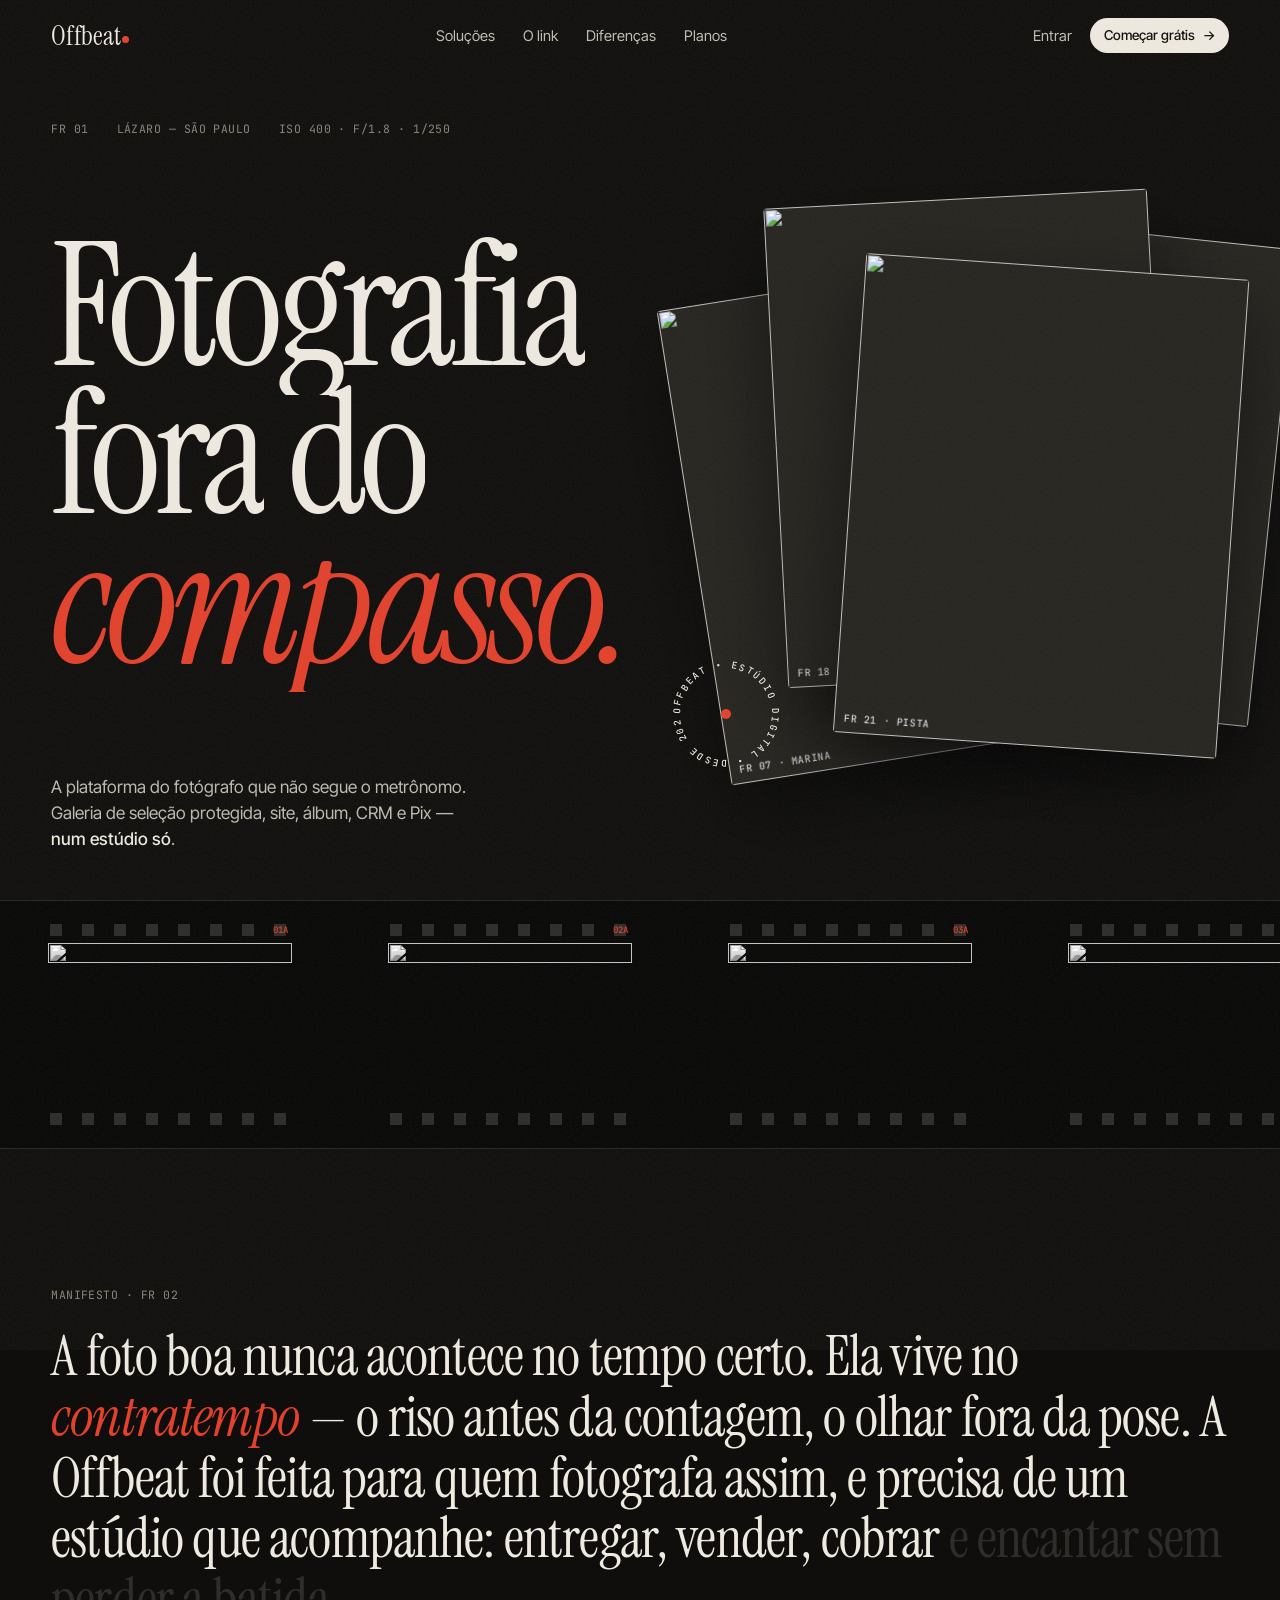
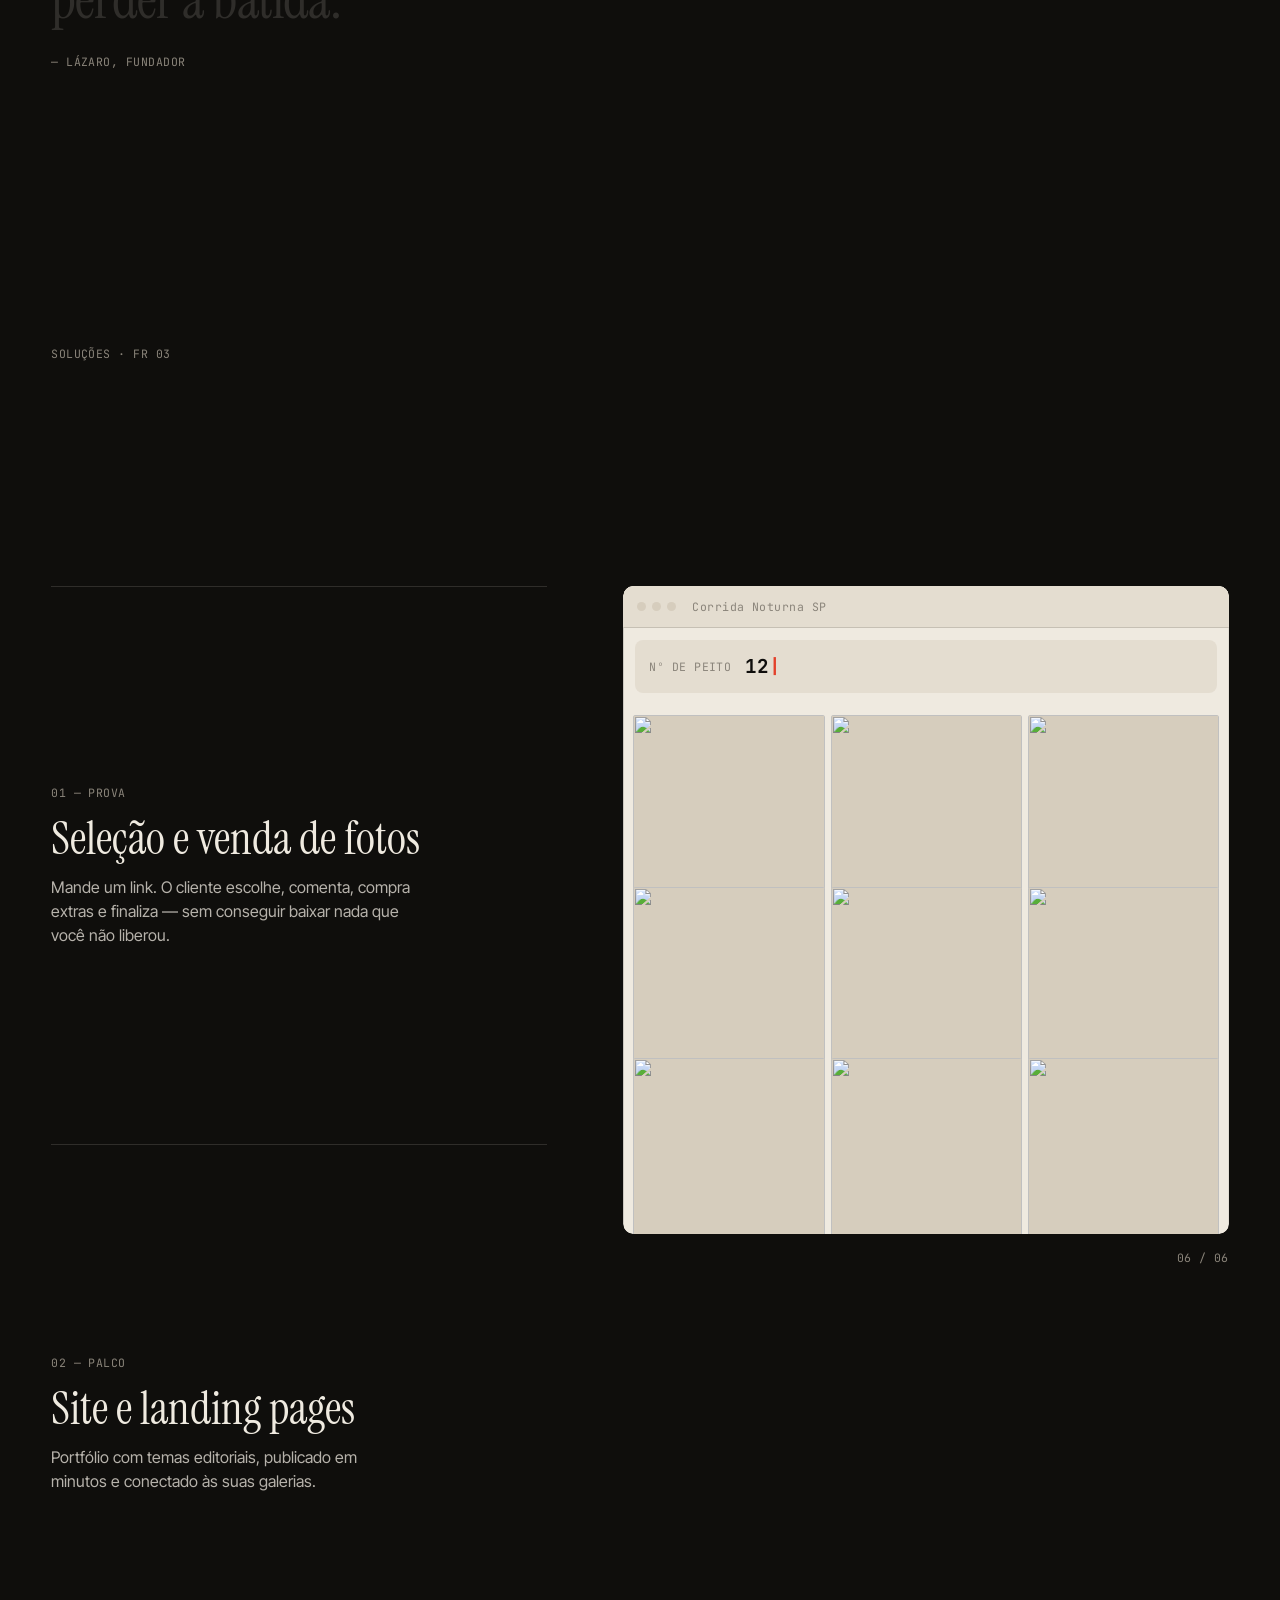
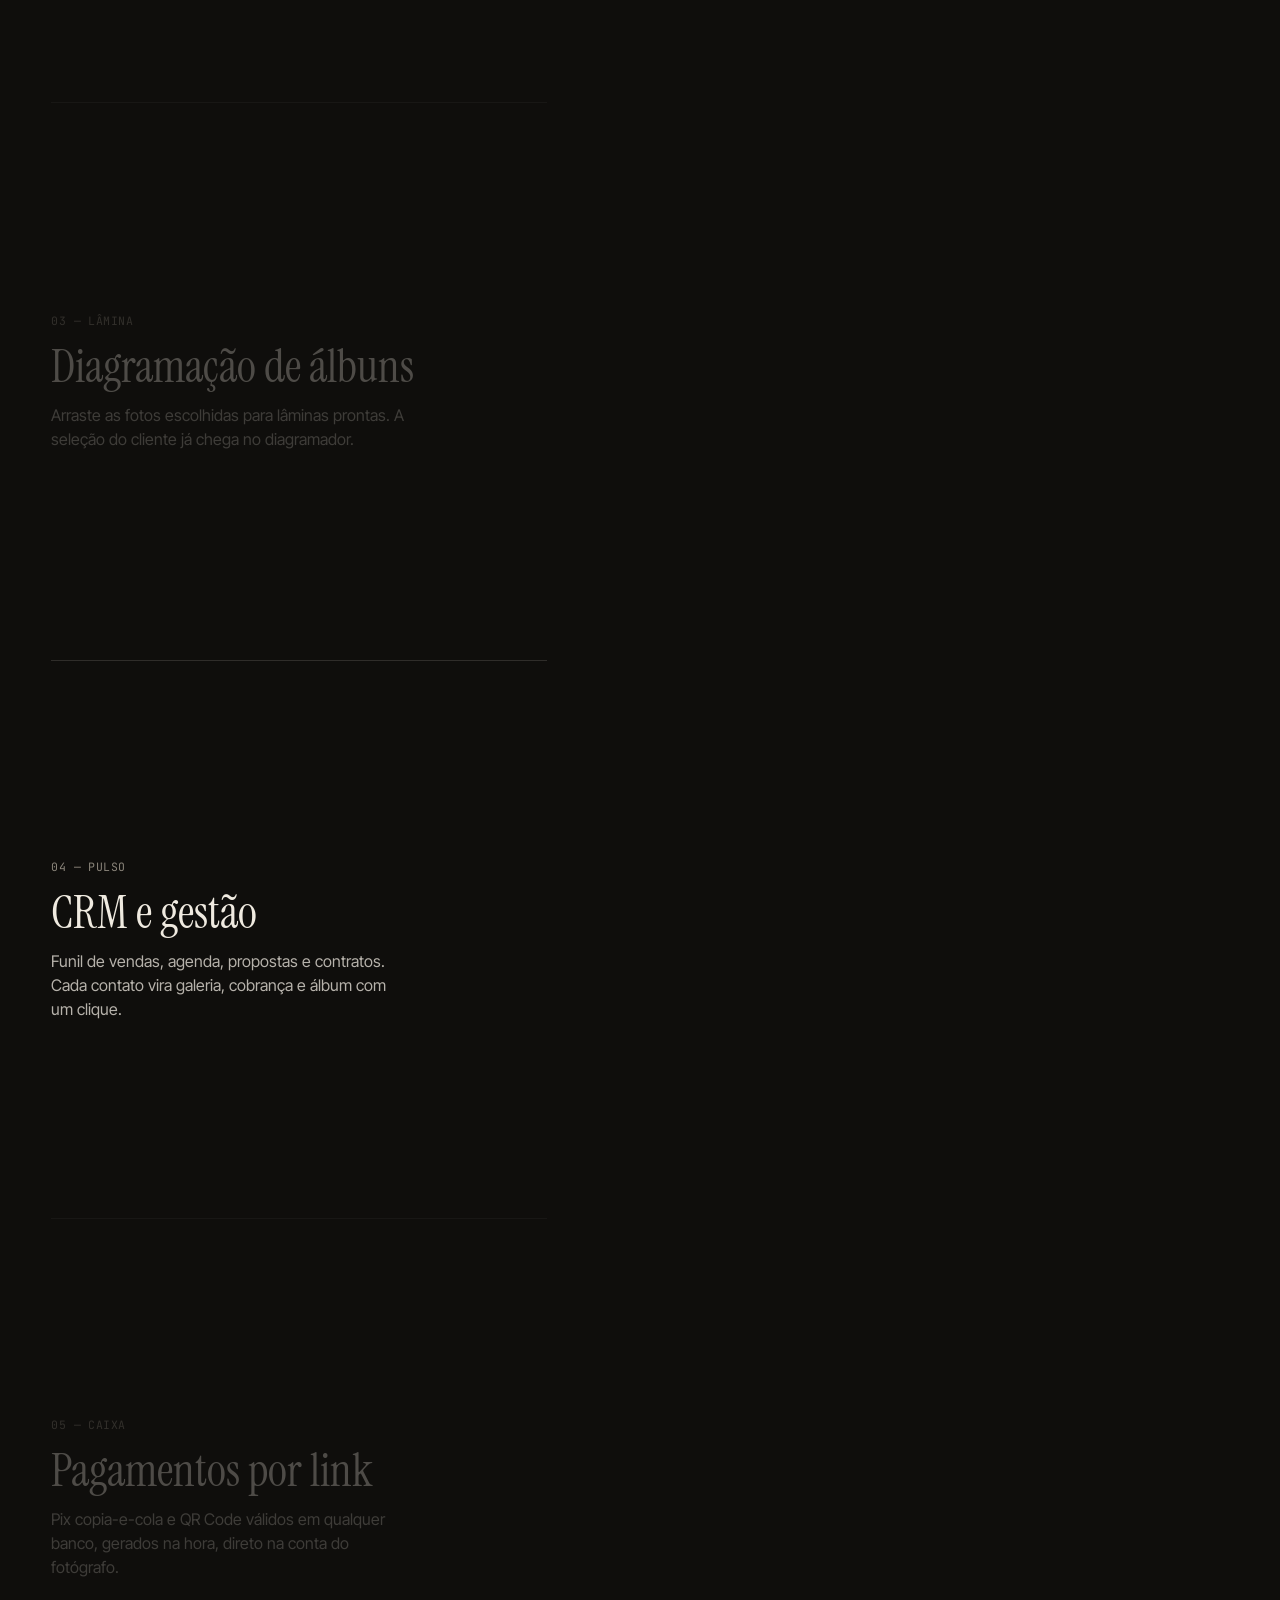
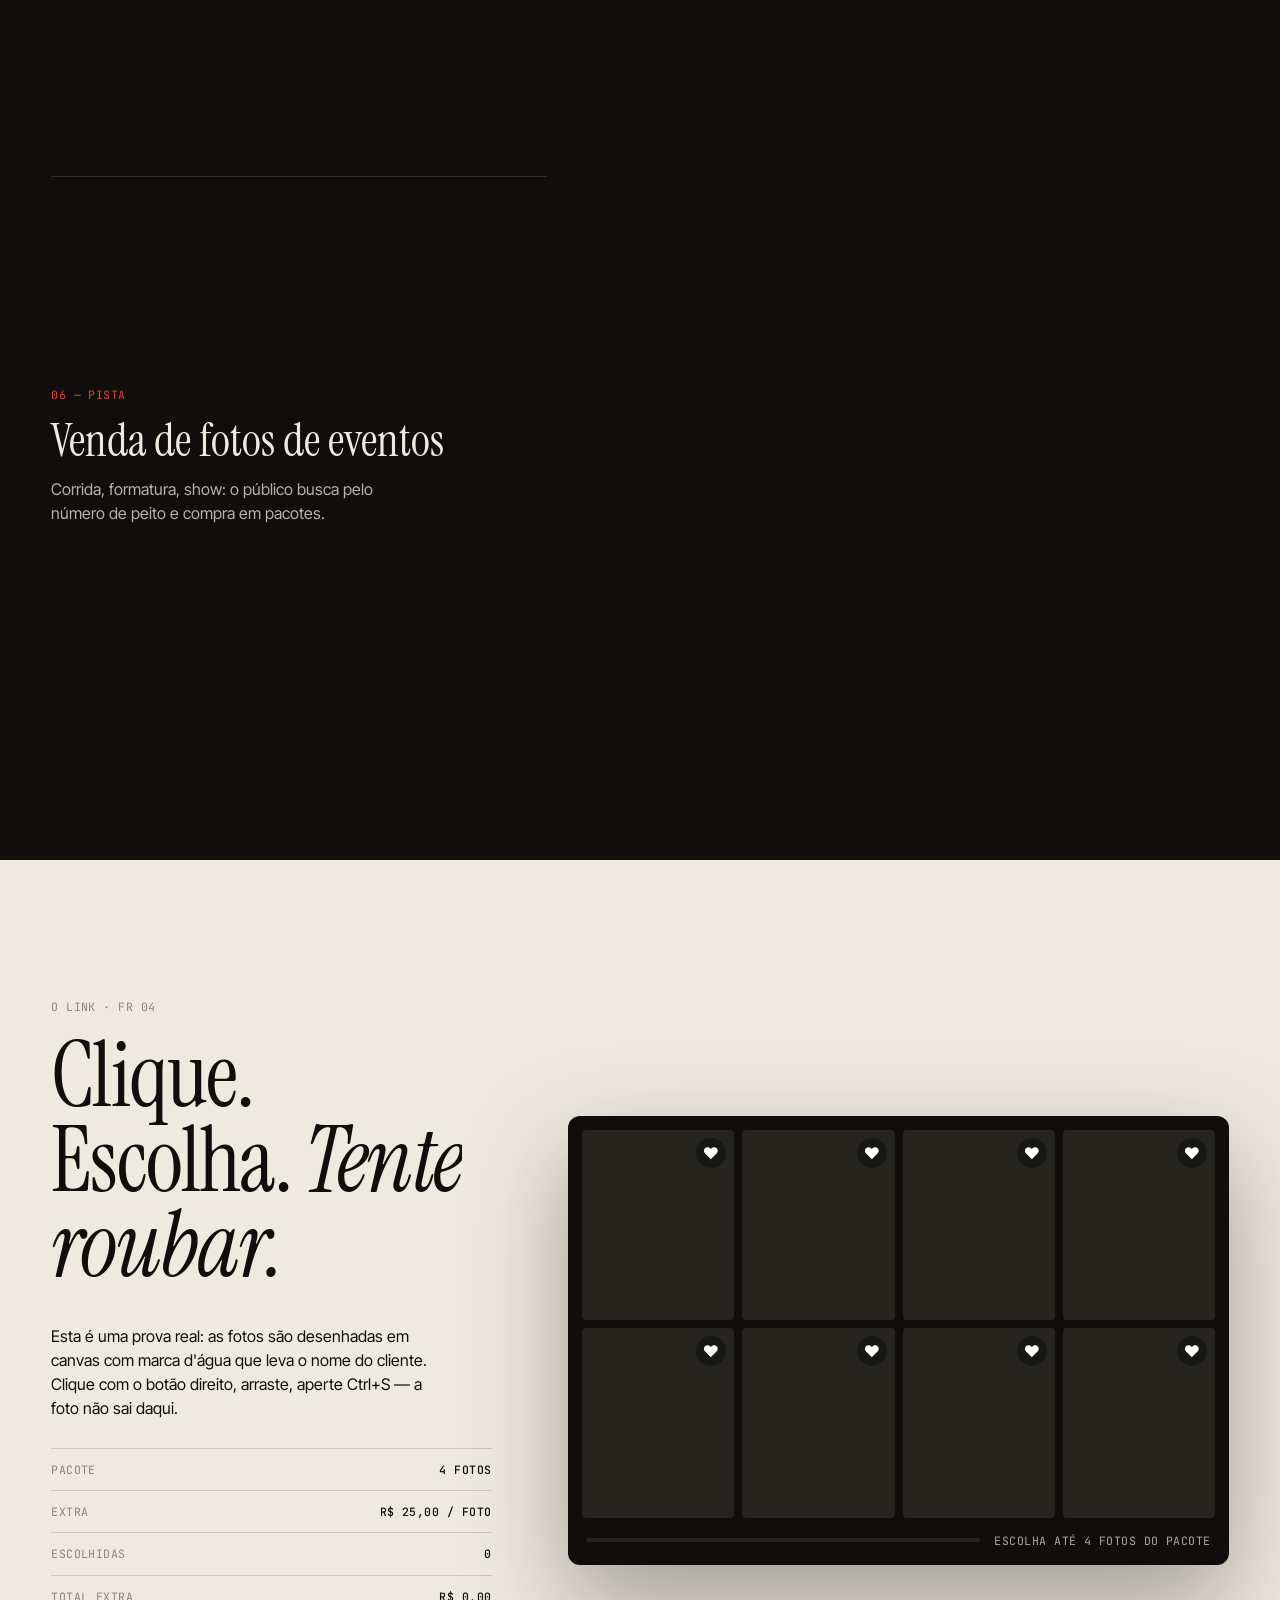
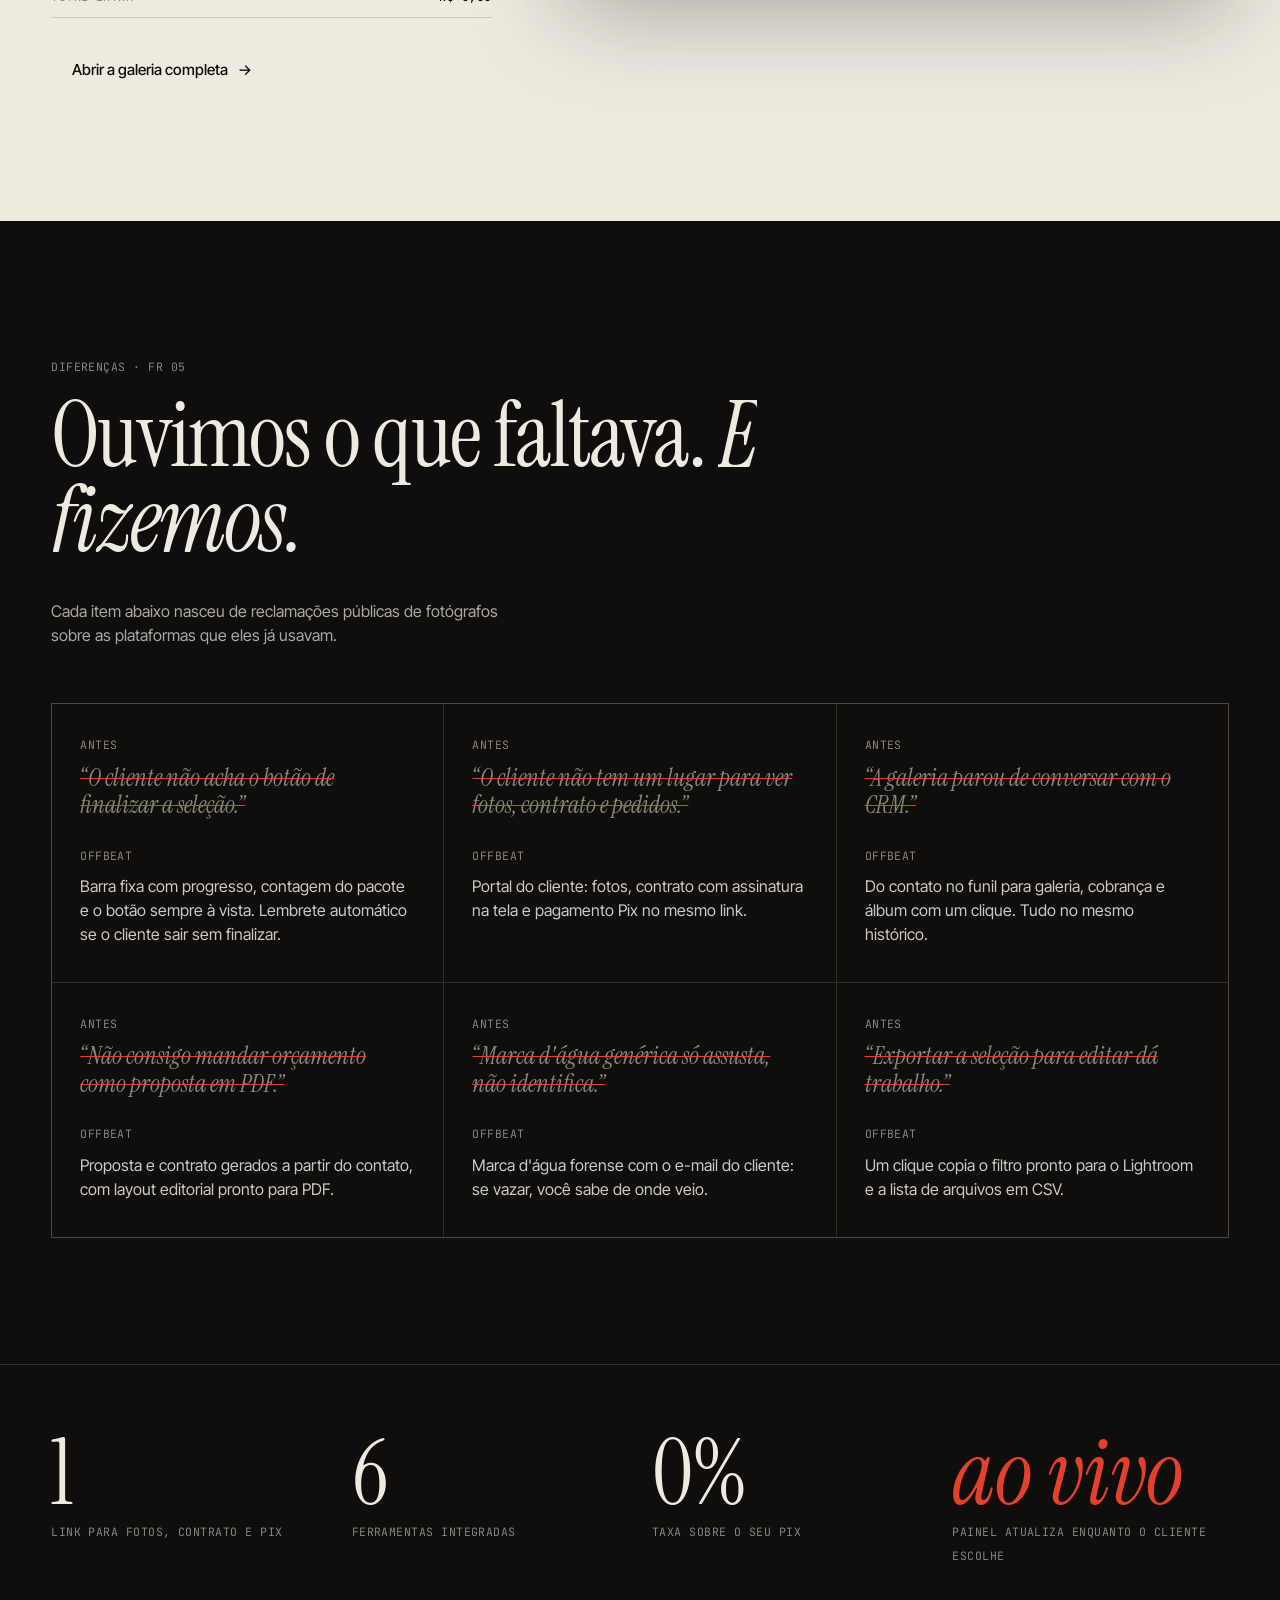
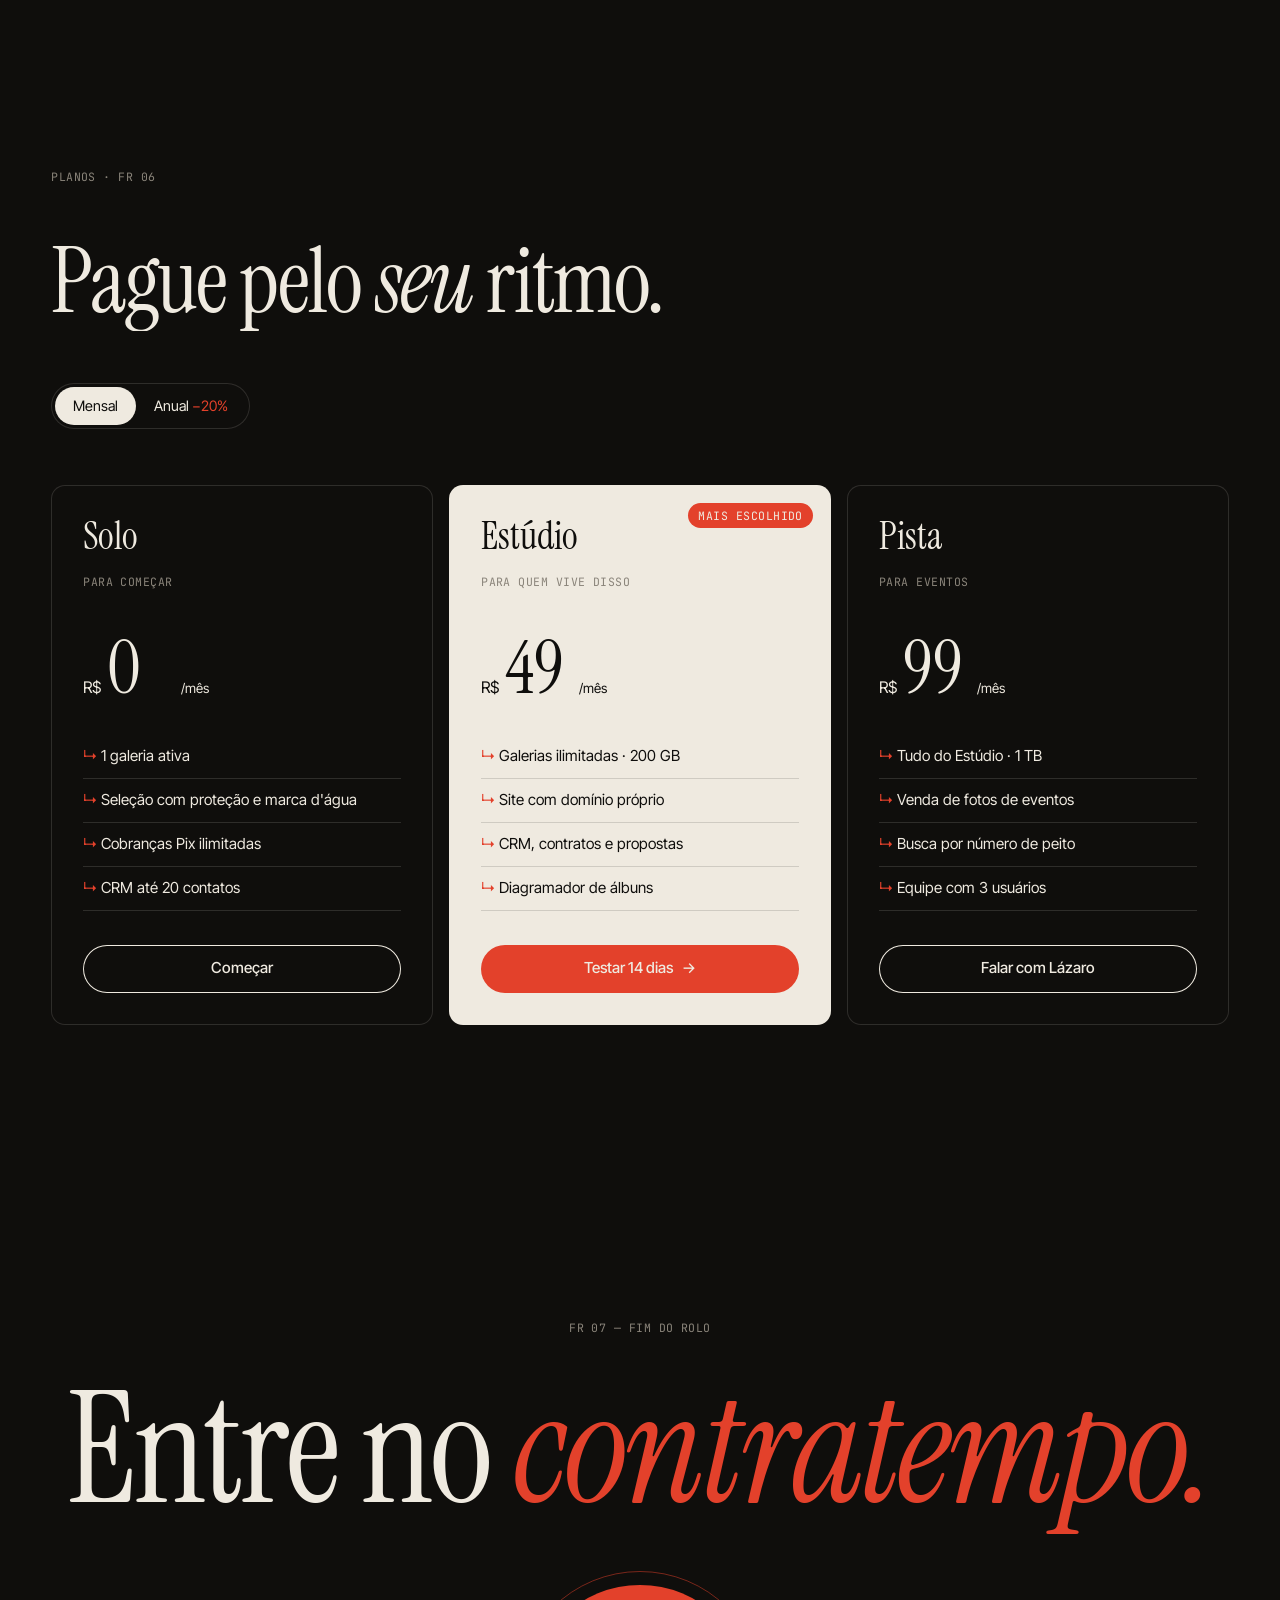
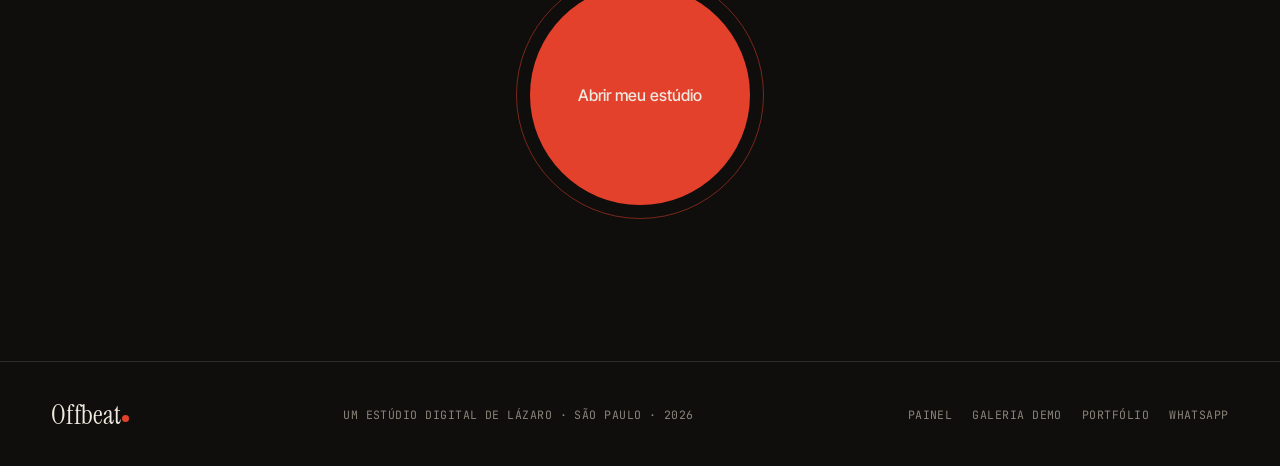
==== index.html @ b3fdcc63 "Offbeat: plataforma do fotógrafo (galeria protegida, CRM, Pix, álbum, site) Estúdio digital da marca" ====
<!doctype html>
<html lang="pt-BR">
<head>
<meta charset="utf-8" />
<meta name="viewport" content="width=device-width, initial-scale=1" />
<title>Offbeat — Fotografia fora do compasso</title>
<meta name="description" content="Offbeat, por Lázaro: galeria de seleção protegida, site, álbum, CRM e Pix para fotógrafos — num estúdio só." />
<meta name="theme-color" content="#0f0e0c" />
<link rel="preconnect" href="https://fonts.googleapis.com" />
<link rel="preconnect" href="https://fonts.gstatic.com" crossorigin />
<link href="https://fonts.googleapis.com/css2?family=Instrument+Serif:ital@0;1&family=Inter+Tight:wght@400;500;600&family=JetBrains+Mono:wght@400;500&display=swap" rel="stylesheet" />
<link rel="stylesheet" href="assets/css/base.css" />
<link rel="stylesheet" href="assets/css/site.css" />
</head>
<body class="site">
<div class="grain" aria-hidden="true"></div>

<!-- CENA 0 — Preloader: o diafragma abre -->
<div class="loader" id="loader" aria-hidden="true">
  <svg class="iris" viewBox="-100 -100 200 200">
    <g class="iris__blades"></g>
    <circle r="98" fill="none" stroke="currentColor" stroke-opacity=".25" />
  </svg>
  <div class="loader__meta mono"><span>Offbeat</span><span id="loaderCount">000</span></div>
</div>

<header class="nav" id="nav">
  <a href="#top" class="logo" aria-label="Offbeat — início"><span class="logo__word">Offbeat</span><span class="logo__dot"></span></a>
  <nav class="nav__links" aria-label="Principal">
    <a href="#solucoes">Soluções</a>
    <a href="#demo">O link</a>
    <a href="#diferencas">Diferenças</a>
    <a href="#planos">Planos</a>
  </nav>
  <div class="nav__cta">
    <a href="app.html" class="nav__login">Entrar</a>
    <a href="app.html" class="btn btn--light btn--sm" data-magnetic=".2">Começar grátis <span class="arr">→</span></a>
  </div>
</header>

<main id="top">
  <!-- CENA 1 — Hero -->
  <section class="hero">
    <div class="hero__meta mono" data-reveal style="--d:.9s">
      <span>FR 01</span><span>Lázaro — São Paulo</span><span>ISO 400 · f/1.8 · 1/250</span>
    </div>
    <h1 class="hero__title serif" data-split data-delay=".95">
      Fotografia <br />fora do <em class="red">compasso.</em>
    </h1>
    <div class="hero__foot">
      <p class="hero__sub" data-reveal style="--d:1.5s">A plataforma do fotógrafo que não segue o metrônomo. Galeria de seleção protegida, site, álbum, CRM e Pix — <strong>num estúdio só</strong>.</p>
      <div class="hero__ctas" data-reveal style="--d:1.65s">
        <a href="app.html" class="btn btn--red" data-magnetic>Criar meu estúdio <span class="arr">→</span></a>
        <a href="gallery.html#g_marina" class="btn btn--ghost">Ver galeria de cliente</a>
      </div>
    </div>
    <div class="hero__stack" id="heroStack" aria-hidden="true"></div>
    <svg class="hero__badge" viewBox="0 0 120 120" aria-hidden="true">
      <defs><path id="circ" d="M60,60 m-46,0 a46,46 0 1,1 92,0 a46,46 0 1,1 -92,0" /></defs>
      <text><textPath href="#circ">OFFBEAT • ESTÚDIO DIGITAL • DESDE 2026 •</textPath></text>
      <circle cx="60" cy="60" r="5" fill="var(--safelight)" />
    </svg>
  </section>

  <!-- Faixa de filme -->
  <section class="strip" aria-label="Fotografias de exemplo">
    <div class="strip__track" id="strip"></div>
  </section>

  <!-- CENA 2 — Manifesto: as palavras revelam conforme a rolagem -->
  <section class="manifesto">
    <p class="mono manifesto__kicker">Manifesto · FR 02</p>
    <p class="manifesto__text serif" id="manifesto">
      A foto boa nunca acontece no tempo certo. Ela vive no contratempo — o riso antes da contagem, o olhar fora da pose. A Offbeat foi feita para quem fotografa assim, e precisa de um estúdio que acompanhe: entregar, vender, cobrar e encantar sem perder a batida.
    </p>
    <p class="manifesto__sign mono">— Lázaro, fundador</p>
  </section>

  <!-- CENA 3 — Soluções: capítulos com palco fixo -->
  <section class="sol" id="solucoes">
    <header class="sol__head">
      <p class="mono">Soluções · FR 03</p>
      <h2 class="serif" data-split>Seis ferramentas, <em>um compasso.</em></h2>
    </header>
    <div class="sol__grid">
      <ol class="sol__list" id="solList">
        <li data-i="0" class="on">
          <span class="mono">01 — Prova</span>
          <h3>Seleção e venda de fotos</h3>
          <p>Mande um link. O cliente escolhe, comenta, compra extras e finaliza — sem conseguir baixar nada que você não liberou.</p>
        </li>
        <li data-i="1">
          <span class="mono">02 — Palco</span>
          <h3>Site e landing pages</h3>
          <p>Portfólio com temas editoriais, publicado em minutos e conectado às suas galerias.</p>
        </li>
        <li data-i="2">
          <span class="mono">03 — Lâmina</span>
          <h3>Diagramação de álbuns</h3>
          <p>Arraste as fotos escolhidas para lâminas prontas. A seleção do cliente já chega no diagramador.</p>
        </li>
        <li data-i="3">
          <span class="mono">04 — Pulso</span>
          <h3>CRM e gestão</h3>
          <p>Funil de vendas, agenda, propostas e contratos. Cada contato vira galeria, cobrança e álbum com um clique.</p>
        </li>
        <li data-i="4">
          <span class="mono">05 — Caixa</span>
          <h3>Pagamentos por link</h3>
          <p>Pix copia-e-cola e QR Code válidos em qualquer banco, gerados na hora, direto na conta do fotógrafo.</p>
        </li>
        <li data-i="5">
          <span class="mono">06 — Pista</span>
          <h3>Venda de fotos de eventos</h3>
          <p>Corrida, formatura, show: o público busca pelo número de peito e compra em pacotes.</p>
        </li>
      </ol>
      <div class="sol__stage" aria-hidden="true">
        <div class="stage" id="stage">
          <!-- 01 Prova -->
          <div class="scr scr--prova on">
            <div class="scr__bar"><i></i><i></i><i></i><span class="mono">offbeat.foto/g/marina</span></div>
            <div class="mk-grid" id="mkProva"></div>
            <div class="mk-bottom"><span class="mono">12 / 40 escolhidas</span><span class="mk-prog"><b style="width:30%"></b></span><span class="mk-btn">Finalizar</span></div>
          </div>
          <!-- 02 Palco -->
          <div class="scr scr--palco">
            <div class="scr__bar"><i></i><i></i><i></i><span class="mono">lazaro.offbeat.foto</span></div>
            <div class="mk-site">
              <div class="mk-site__hero"><span class="serif">Lázaro</span><small class="mono">Casamentos · Ensaios · Eventos</small></div>
              <div class="mk-site__row" id="mkPalco"></div>
            </div>
          </div>
          <!-- 03 Lâmina -->
          <div class="scr scr--lamina">
            <div class="scr__bar"><i></i><i></i><i></i><span class="mono">Álbum Júlia · 30×30 · lâmina 03</span></div>
            <div class="mk-album" id="mkAlbum"></div>
            <div class="mk-thumbs" id="mkThumbs"></div>
          </div>
          <!-- 04 Pulso -->
          <div class="scr scr--pulso">
            <div class="scr__bar"><i></i><i></i><i></i><span class="mono">Funil · R$ 48.200 em aberto</span></div>
            <div class="mk-kanban">
              <div><span class="mono">Lead</span><b>Luiza · Ensaio</b><b>Enzo · Newborn</b></div>
              <div><span class="mono">Orçamento</span><b>Beatriz · 15 anos</b><b class="mv">Rafael & Davi</b></div>
              <div><span class="mono">Contrato</span><b>Ana Paula · Casamento</b></div>
              <div><span class="mono">Fechado</span><b>Marina & Teo</b></div>
            </div>
          </div>
          <!-- 05 Caixa -->
          <div class="scr scr--caixa">
            <div class="scr__bar"><i></i><i></i><i></i><span class="mono">Cobrança · Sinal 30%</span></div>
            <div class="mk-pay">
              <div class="mk-qr" id="mkQr"></div>
              <div><span class="mono">Valor</span><strong class="serif">R$ 3.360,00</strong><span class="mk-status mono">● aguardando Pix</span></div>
            </div>
          </div>
          <!-- 06 Pista -->
          <div class="scr scr--pista">
            <div class="scr__bar"><i></i><i></i><i></i><span class="mono">Corrida Noturna SP</span></div>
            <div class="mk-search"><span class="mono">Nº de peito</span><b class="mk-type">127</b></div>
            <div class="mk-grid mk-grid--3" id="mkPista"></div>
          </div>
        </div>
        <div class="stage__counter mono"><span id="stageN">01</span> / 06</div>
      </div>
    </div>
  </section>

  <!-- CENA 4 — Demonstração interativa do link -->
  <section class="demo" id="demo">
    <div class="demo__copy">
      <p class="mono">O link · FR 04</p>
      <h2 class="serif" data-split>Clique. Escolha. <em>Tente roubar.</em></h2>
      <p>Esta é uma prova real: as fotos são desenhadas em canvas com marca d'água que leva o nome do cliente. Clique com o botão direito, arraste, aperte Ctrl+S — a foto não sai daqui.</p>
      <ul class="demo__facts mono">
        <li><span>Pacote</span><b>4 fotos</b></li>
        <li><span>Extra</span><b>R$ 25,00 / foto</b></li>
        <li><span>Escolhidas</span><b id="demoCount">0</b></li>
        <li><span>Total extra</span><b id="demoTotal">R$ 0,00</b></li>
      </ul>
      <a href="gallery.html#g_marina" class="btn btn--light">Abrir a galeria completa <span class="arr">→</span></a>
    </div>
    <div class="demo__board">
      <div class="demo__grid" id="demoGrid"></div>
      <div class="demo__bar"><span class="demo__prog"><b id="demoProg"></b></span><span class="mono" id="demoLabel">Escolha até 4 fotos do pacote</span></div>
    </div>
  </section>

  <!-- CENA 5 — Diferenças -->
  <section class="diff" id="diferencas">
    <header>
      <p class="mono">Diferenças · FR 05</p>
      <h2 class="serif" data-split>Ouvimos o que faltava. <em>E fizemos.</em></h2>
      <p class="diff__lede">Cada item abaixo nasceu de reclamações públicas de fotógrafos sobre as plataformas que eles já usavam.</p>
    </header>
    <div class="diff__grid" data-stagger>
      <article data-reveal data-focus="01"><span class="mono">Antes</span><p class="diff__pain">“O cliente não acha o botão de finalizar a seleção.”</p><span class="mono red">Offbeat</span><p>Barra fixa com progresso, contagem do pacote e o botão sempre à vista. Lembrete automático se o cliente sair sem finalizar.</p></article>
      <article data-reveal data-focus="02"><span class="mono">Antes</span><p class="diff__pain">“O cliente não tem um lugar para ver fotos, contrato e pedidos.”</p><span class="mono red">Offbeat</span><p>Portal do cliente: fotos, contrato com assinatura na tela e pagamento Pix no mesmo link.</p></article>
      <article data-reveal data-focus="03"><span class="mono">Antes</span><p class="diff__pain">“A galeria parou de conversar com o CRM.”</p><span class="mono red">Offbeat</span><p>Do contato no funil para galeria, cobrança e álbum com um clique. Tudo no mesmo histórico.</p></article>
      <article data-reveal data-focus="04"><span class="mono">Antes</span><p class="diff__pain">“Não consigo mandar orçamento como proposta em PDF.”</p><span class="mono red">Offbeat</span><p>Proposta e contrato gerados a partir do contato, com layout editorial pronto para PDF.</p></article>
      <article data-reveal data-focus="05"><span class="mono">Antes</span><p class="diff__pain">“Marca d'água genérica só assusta, não identifica.”</p><span class="mono red">Offbeat</span><p>Marca d'água forense com o e-mail do cliente: se vazar, você sabe de onde veio.</p></article>
      <article data-reveal data-focus="06"><span class="mono">Antes</span><p class="diff__pain">“Exportar a seleção para editar dá trabalho.”</p><span class="mono red">Offbeat</span><p>Um clique copia o filtro pronto para o Lightroom e a lista de arquivos em CSV.</p></article>
    </div>
  </section>

  <!-- Números -->
  <section class="nums" data-stagger>
    <div data-reveal><b class="serif" data-count="1">0</b><span class="mono">link para fotos, contrato e Pix</span></div>
    <div data-reveal><b class="serif" data-count="6">0</b><span class="mono">ferramentas integradas</span></div>
    <div data-reveal><b class="serif" data-count="0" data-suf="%">0</b><span class="mono">taxa sobre o seu Pix</span></div>
    <div data-reveal><b class="serif">ao vivo</b><span class="mono">painel atualiza enquanto o cliente escolhe</span></div>
  </section>

  <!-- CENA 6 — Planos -->
  <section class="plans" id="planos">
    <header>
      <p class="mono">Planos · FR 06</p>
      <h2 class="serif" data-split>Pague pelo <em>seu</em> ritmo.</h2>
      <div class="toggle" role="group" aria-label="Período de cobrança">
        <button class="on" data-period="m">Mensal</button>
        <button data-period="y">Anual <span class="red">−20%</span></button>
        <i class="toggle__pill"></i>
      </div>
    </header>
    <div class="plans__grid" data-stagger>
      <article class="plan" data-reveal>
        <h3 class="serif">Solo</h3><p class="mono">Para começar</p>
        <div class="plan__price"><span>R$</span><b data-m="0" data-y="0">0</b><small>/mês</small></div>
        <ul><li>1 galeria ativa</li><li>Seleção com proteção e marca d'água</li><li>Cobranças Pix ilimitadas</li><li>CRM até 20 contatos</li></ul>
        <a href="app.html" class="btn btn--ghost">Começar</a>
      </article>
      <article class="plan plan--hot" data-reveal>
        <span class="plan__tag mono">Mais escolhido</span>
        <h3 class="serif">Estúdio</h3><p class="mono">Para quem vive disso</p>
        <div class="plan__price"><span>R$</span><b data-m="49" data-y="39">49</b><small>/mês</small></div>
        <ul><li>Galerias ilimitadas · 200 GB</li><li>Site com domínio próprio</li><li>CRM, contratos e propostas</li><li>Diagramador de álbuns</li></ul>
        <a href="app.html" class="btn btn--red" data-magnetic=".15">Testar 14 dias <span class="arr">→</span></a>
      </article>
      <article class="plan" data-reveal>
        <h3 class="serif">Pista</h3><p class="mono">Para eventos</p>
        <div class="plan__price"><span>R$</span><b data-m="99" data-y="79">99</b><small>/mês</small></div>
        <ul><li>Tudo do Estúdio · 1 TB</li><li>Venda de fotos de eventos</li><li>Busca por número de peito</li><li>Equipe com 3 usuários</li></ul>
        <a href="app.html" class="btn btn--ghost">Falar com Lázaro</a>
      </article>
    </div>
  </section>

  <!-- CENA 7 — Resolução -->
  <section class="outro">
    <p class="mono">FR 07 — fim do rolo</p>
    <h2 class="serif" data-split>Entre no <em class="red">contratempo.</em></h2>
    <a href="app.html" class="outro__btn" data-magnetic=".35" data-focus="REC ●"><span>Abrir meu estúdio</span></a>
  </section>
</main>

<footer class="foot">
  <div class="logo"><span class="logo__word">Offbeat</span><span class="logo__dot"></span></div>
  <p class="mono">Um estúdio digital de Lázaro · São Paulo · 2026</p>
  <nav class="mono"><a href="app.html">Painel</a><a href="gallery.html#g_marina">Galeria demo</a><a href="site.html">Portfólio</a><a href="https://wa.me/5511999999999" rel="noopener">WhatsApp</a></nav>
</footer>

<script src="assets/vendor/qrcode.js"></script>
<script src="assets/js/store.js"></script>
<script src="assets/js/pix.js"></script>
<script src="assets/js/motion.js"></script>
<script src="assets/js/protect.js"></script>
<script src="assets/js/site.js"></script>
</body>
</html>
---- assets/css/base.css ----
/* ==========================================================================
   OFFBEAT — base tokens
   Conceito: "fora do compasso". Laboratório escuro + luz de segurança vermelha.
   ========================================================================== */
:root {
  --ink: #0f0e0c;
  --ink-2: #1a1916;
  --ink-3: #26241f;
  --paper: #efeae0;
  --paper-2: #e4ddd0;
  --paper-3: #d6cdbd;
  --muted: #8a847a;
  --safelight: #e3412b;
  --safelight-2: #ff6a4d;
  --ok: #3f8f5a;
  --warn: #c98a1b;
  --line: rgba(15, 14, 12, 0.14);
  --line-inv: rgba(239, 234, 224, 0.14);

  --f-display: "Instrument Serif", "Times New Roman", serif;
  --f-sans: "Inter Tight", system-ui, -apple-system, "Segoe UI", sans-serif;
  --f-mono: "JetBrains Mono", ui-monospace, Menlo, monospace;

  /* easing: o "sincopado" — chega rápido, assenta devagar */
  --e-out: cubic-bezier(0.16, 1, 0.3, 1);
  --e-in-out: cubic-bezier(0.65, 0, 0.35, 1);
  --e-snap: cubic-bezier(0.34, 1.56, 0.64, 1);

  --r-1: 2px;
  --r-2: 6px;
  --gutter: clamp(16px, 4vw, 56px);
}

*, *::before, *::after { box-sizing: border-box; }
[hidden] { display: none !important; }
html { -webkit-text-size-adjust: 100%; }
body {
  margin: 0;
  font-family: var(--f-sans);
  font-size: 16px;
  line-height: 1.5;
  -webkit-font-smoothing: antialiased;
  text-rendering: optimizeLegibility;
}
img, canvas, svg, video { display: block; max-width: 100%; }
button, input, select, textarea { font: inherit; color: inherit; }
button { cursor: pointer; background: none; border: 0; padding: 0; }
a { color: inherit; }
::selection { background: var(--safelight); color: var(--paper); }

.mono { font-family: var(--f-mono); font-size: 0.72rem; letter-spacing: 0.04em; text-transform: uppercase; }
.serif { font-family: var(--f-display); font-weight: 400; }
.it { font-style: italic; }
.red { color: var(--safelight); }
.sr-only { position: absolute; width: 1px; height: 1px; overflow: hidden; clip: rect(0 0 0 0); white-space: nowrap; }

:focus-visible { outline: 2px solid var(--safelight); outline-offset: 3px; }

/* ---- botões ---- */
.btn {
  --bg: var(--ink); --fg: var(--paper);
  position: relative; display: inline-flex; align-items: center; gap: 0.6em;
  padding: 0.85em 1.4em; border-radius: 999px;
  background: var(--bg); color: var(--fg);
  font-weight: 500; font-size: 0.95rem; text-decoration: none; white-space: nowrap;
  overflow: hidden; isolation: isolate;
  transition: transform 0.5s var(--e-out), background 0.3s, color 0.3s;
}
.btn::before {
  content: ""; position: absolute; inset: 0; z-index: -1;
  background: var(--safelight); border-radius: inherit;
  transform: translateY(101%); transition: transform 0.55s var(--e-out);
}
.btn:hover::before { transform: translateY(0); }
.btn:hover { color: var(--paper); }
.btn:active { transform: scale(0.97); }
.btn--ghost { --bg: transparent; --fg: currentColor; box-shadow: inset 0 0 0 1px currentColor; }
.btn--light { --bg: var(--paper); --fg: var(--ink); }
.btn--red { --bg: var(--safelight); --fg: var(--paper); }
.btn--red::before { background: var(--ink); }
.btn--sm { padding: 0.55em 1em; font-size: 0.85rem; }
.btn[disabled] { opacity: 0.4; pointer-events: none; }
.btn .arr { transition: transform 0.5s var(--e-out); }
.btn:hover .arr { transform: translateX(4px); }

/* ---- toast ---- */
.toasts { position: fixed; z-index: 9999; left: 50%; bottom: 24px; transform: translateX(-50%); display: grid; gap: 8px; pointer-events: none; width: min(92vw, 420px); }
.toast {
  pointer-events: auto; padding: 12px 16px; border-radius: 10px;
  background: var(--ink); color: var(--paper); font-size: 0.9rem;
  box-shadow: 0 10px 40px rgba(0,0,0,.35); display: flex; gap: 10px; align-items: center;
  animation: toast-in 0.5s var(--e-out) both;
}
.toast::before { content: ""; width: 8px; height: 8px; border-radius: 50%; background: var(--safelight); flex: none; }
.toast.ok::before { background: #6fd08c; }
.toast.out { animation: toast-out 0.35s var(--e-in-out) both; }
@keyframes toast-in { from { opacity: 0; transform: translateY(16px) scale(0.96); } }
@keyframes toast-out { to { opacity: 0; transform: translateY(8px); } }

/* ---- grão de filme (assinatura) ---- */
.grain {
  position: fixed; inset: -50%; z-index: 9000; pointer-events: none; opacity: 0.07;
  background-image: url("data:image/svg+xml,%3Csvg xmlns='http://www.w3.org/2000/svg' width='160' height='160'%3E%3Cfilter id='n'%3E%3CfeTurbulence type='fractalNoise' baseFrequency='.9' numOctaves='3' stitchTiles='stitch'/%3E%3C/filter%3E%3Crect width='100%25' height='100%25' filter='url(%23n)'/%3E%3C/svg%3E");
  animation: grain 0.9s steps(6) infinite;
}
@keyframes grain {
  0% { transform: translate(0, 0); } 20% { transform: translate(-3%, 2%); } 40% { transform: translate(2%, -4%); }
  60% { transform: translate(-4%, -1%); } 80% { transform: translate(3%, 3%); } 100% { transform: translate(0, 0); }
}

/* ---- cursor visor (assinatura): colchetes de foco que "travam" no alvo ---- */
.vf { position: fixed; left: 0; top: 0; z-index: 9500; pointer-events: none; mix-blend-mode: difference; color: #fff; opacity: 0; transition: opacity .3s; }
.vf.on { opacity: 1; }
.vf__dot { position: absolute; width: 6px; height: 6px; margin: -3px 0 0 -3px; border-radius: 50%; background: currentColor; }
.vf__box { position: absolute; left: 0; top: 0; width: 34px; height: 34px; transform: translate(-50%, -50%); transition: width .45s var(--e-out), height .45s var(--e-out); }
.vf__box i { position: absolute; width: 10px; height: 10px; border: 1.5px solid currentColor; }
.vf__box i:nth-child(1) { left: 0; top: 0; border-right: 0; border-bottom: 0; }
.vf__box i:nth-child(2) { right: 0; top: 0; border-left: 0; border-bottom: 0; }
.vf__box i:nth-child(3) { left: 0; bottom: 0; border-right: 0; border-top: 0; }
.vf__box i:nth-child(4) { right: 0; bottom: 0; border-left: 0; border-top: 0; }
.vf__label { position: absolute; left: 50%; top: 100%; margin-top: 8px; transform: translateX(-50%); white-space: nowrap; font: 500 10px/1 var(--f-mono); letter-spacing: .08em; opacity: 0; transition: opacity .25s; }
.vf.lock .vf__label { opacity: 1; }
.vf.lock .vf__box i { border-color: currentColor; }
@media (hover: none), (pointer: coarse) { .vf { display: none; } }

/* ---- reveal genérico ---- */
[data-reveal] { opacity: 0; transform: translateY(28px); transition: opacity 1s var(--e-out), transform 1.1s var(--e-out); transition-delay: var(--d, 0s); }
[data-reveal].in { opacity: 1; transform: none; }
.split .w { display: inline-block; overflow: hidden; vertical-align: top; padding-bottom: 0.08em; margin-bottom: -0.08em; }
.split .w > span { display: inline-block; transform: translateY(105%); transition: transform 1.1s var(--e-out); transition-delay: var(--d, 0s); }
.split.in .w > span { transform: none; }

@media (prefers-reduced-motion: reduce) {
  *, *::before, *::after { animation-duration: 0.001ms !important; animation-iteration-count: 1 !important; transition-duration: 0.001ms !important; transition-delay: 0s !important; scroll-behavior: auto !important; }
  [data-reveal], .split .w > span { opacity: 1 !important; transform: none !important; }
  .grain { display: none; }
}
---- assets/css/site.css ----
/* ==========================================================================
   OFFBEAT — landing
   ========================================================================== */
html:has(body.site) { overflow-x: clip; }
.site { background: var(--ink); color: var(--paper); overflow-x: clip; }
.site.loading { overflow: hidden; }
.site section { position: relative; padding: clamp(80px, 14vh, 160px) var(--gutter); }
.site h2 { font-size: clamp(2.6rem, 7vw, 6.4rem); line-height: 0.95; letter-spacing: -0.02em; margin: 0.2em 0 0.4em; }
.site h2 em, .site h1 em { font-style: italic; }
.site .mono { color: var(--muted); }

/* ---------- preloader / diafragma ---------- */
.loader { position: fixed; inset: 0; z-index: 9800; display: grid; place-items: center; background: var(--ink); color: var(--paper); transition: opacity .6s .5s var(--e-out), visibility 0s 1.2s; }
.loader.done { opacity: 0; visibility: hidden; }
.iris { width: min(64vmin, 520px); height: auto; color: var(--paper); overflow: visible; }
.iris__blades path { transform: rotate(var(--r)) translate(0px, 0) rotate(0deg); fill: var(--ink-3); stroke: var(--paper); stroke-opacity: .2; stroke-width: .6; transform-origin: 0 0; transition: transform 1.2s var(--e-in-out); }
.loader.open .iris__blades path { transform: rotate(var(--r)) translate(var(--tx), 0) rotate(28deg); }
.loader.open .iris { transform: scale(2.6); transition: transform 1.4s .2s var(--e-in-out); }
.loader__meta { position: absolute; left: var(--gutter); right: var(--gutter); bottom: 32px; display: flex; justify-content: space-between; color: var(--paper) !important; }

/* ---------- nav ---------- */
.nav { position: fixed; z-index: 100; inset: 0 0 auto; display: flex; align-items: center; justify-content: space-between; gap: 24px; padding: 18px var(--gutter); transition: transform .6s var(--e-out), background .4s; }
.nav.scrolled { background: rgba(15,14,12,.72); backdrop-filter: blur(14px) saturate(1.2); -webkit-backdrop-filter: blur(14px); }
.nav.hide { transform: translateY(-100%); }
.logo { display: inline-flex; align-items: baseline; gap: 2px; text-decoration: none; font-family: var(--f-display); font-size: 1.7rem; line-height: 1; letter-spacing: -0.01em; }
.logo__dot { width: 7px; height: 7px; border-radius: 50%; background: var(--safelight); transform: translateY(-2px); animation: pulse 2.4s var(--e-in-out) infinite; }
@keyframes pulse { 0%, 100% { opacity: 1; } 50% { opacity: .35; } }
.nav__links { display: flex; gap: 28px; font-size: .92rem; }
.nav__links a { text-decoration: none; position: relative; opacity: .8; transition: opacity .3s; }
.nav__links a::after { content: ""; position: absolute; left: 0; right: 0; bottom: -4px; height: 1px; background: currentColor; transform: scaleX(0); transform-origin: right; transition: transform .5s var(--e-out); }
.nav__links a:hover { opacity: 1; }
.nav__links a:hover::after { transform: scaleX(1); transform-origin: left; }
.nav__cta { display: flex; align-items: center; gap: 18px; }
.nav__login { text-decoration: none; font-size: .92rem; opacity: .8; }
@media (max-width: 820px) { .nav__links, .nav__login { display: none; } }

/* ---------- hero ---------- */
.hero { min-height: 100svh; display: grid; grid-template-rows: auto 1fr auto; padding-top: 120px !important; padding-bottom: 48px !important; }
.hero__meta { display: flex; gap: 28px; flex-wrap: wrap; position: relative; z-index: 2; }
.hero__title { position: relative; z-index: 2; align-self: center; margin: 0; font-size: clamp(3.6rem, 13.5vw, 13rem); line-height: .86; letter-spacing: -0.035em; max-width: 12ch; }
.hero__foot { position: relative; z-index: 2; display: flex; flex-wrap: wrap; align-items: end; justify-content: space-between; gap: 28px; }
.hero__sub { max-width: 42ch; margin: 0; font-size: 1.08rem; color: rgba(239,234,224,.78); }
.hero__sub strong { color: var(--paper); font-weight: 500; }
.hero__ctas { display: flex; gap: 12px; flex-wrap: wrap; }
.hero__stack { position: absolute; z-index: 1; right: calc(var(--gutter) + 3vw); top: 54%; width: min(30vw, 430px); aspect-ratio: 4/5; transform: translateY(-50%); pointer-events: none; }
.hero__stack .card { position: absolute; inset: 0; border-radius: 4px; overflow: hidden; background: var(--ink-3); box-shadow: 0 30px 80px rgba(0,0,0,.55); transform-origin: 50% 110%; opacity: 0; transition: opacity 1s var(--e-out), transform 1.4s var(--e-out); will-change: transform; }
.hero__stack .card img { width: 100%; height: 100%; object-fit: cover; }
.hero__stack .card .cap { position: absolute; left: 10px; bottom: 8px; font: 500 10px var(--f-mono); color: #fff; letter-spacing: .06em; mix-blend-mode: difference; }
.hero__stack.in .card { opacity: 1; }
.hero__badge { position: absolute; z-index: 3; left: 52%; bottom: 14%; width: 120px; animation: spin 18s linear infinite; }
.hero__badge text { font: 500 9.4px var(--f-mono); letter-spacing: .18em; fill: var(--paper); }
@keyframes spin { to { transform: rotate(360deg); } }
@media (max-width: 900px) {
  .hero__stack { position: relative; right: auto; top: auto; transform: none; width: 72%; margin: 32px 0 0 auto; grid-row: 3; }
  .hero__foot { grid-row: 4; margin-top: 32px; }
  .hero__badge { left: auto; right: 8%; bottom: auto; top: 18%; width: 90px; }
}

/* ---------- faixa de filme ---------- */
.strip { padding: 0 !important; overflow: hidden; background: #070706; border-block: 1px solid var(--line-inv); }
.strip__track { display: flex; width: max-content; animation: marquee 60s linear infinite; }
.strip:hover .strip__track { animation-play-state: paused; }
.frame { position: relative; flex: none; width: 260px; padding: 26px 8px; }
.frame::before, .frame::after { content: ""; position: absolute; left: 0; right: 0; height: 12px; background: repeating-linear-gradient(90deg, transparent 0 10px, rgba(239,234,224,.16) 10px 22px, transparent 22px 32px); }
.frame::before { top: 7px; } .frame::after { bottom: 7px; }
.frame img { width: 100%; aspect-ratio: 3/2; object-fit: cover; filter: grayscale(1) contrast(1.05); transition: filter .6s var(--e-out); }
.frame:hover img { filter: none; }
.frame span { position: absolute; right: 12px; top: 7px; font: 500 9px var(--f-mono); color: var(--safelight); z-index: 1; }
@keyframes marquee { to { transform: translateX(-50%); } }

/* ---------- manifesto ---------- */
.manifesto { max-width: 1300px; }
.manifesto__text { font-size: clamp(1.9rem, 4.4vw, 4rem); line-height: 1.08; letter-spacing: -0.015em; margin: .4em 0; }
.manifesto__text .mw { opacity: .14; transition: opacity .4s linear, color .4s; }
.manifesto__text .mw.lit { opacity: 1; }
.manifesto__text .mw.hot { color: var(--safelight); font-style: italic; }

/* ---------- soluções ---------- */
.sol__head { max-width: 900px; }
.sol__grid { display: grid; grid-template-columns: minmax(0, 0.9fr) minmax(0, 1.1fr); gap: clamp(32px, 6vw, 100px); }
.sol__list { list-style: none; margin: 0; padding: 0; }
.sol__list li { min-height: 62vh; display: flex; flex-direction: column; justify-content: center; border-top: 1px solid var(--line-inv); opacity: .28; transition: opacity .6s var(--e-out); }
.sol__list li.on { opacity: 1; }
.sol__list h3 { font-family: var(--f-display); font-weight: 400; font-size: clamp(2rem, 3.6vw, 3.2rem); line-height: 1; margin: .3em 0; }
.sol__list p { max-width: 40ch; color: rgba(239,234,224,.75); margin: 0; }
.sol__list li.on .mono { color: var(--safelight); }
.sol__stage { position: sticky; top: 14vh; height: 72vh; align-self: start; }
.stage { position: relative; height: 100%; }
.stage__counter { position: absolute; right: 0; bottom: -32px; }
.scr { position: absolute; inset: 0; display: flex; flex-direction: column; border-radius: 10px; overflow: hidden; background: var(--paper); color: var(--ink); box-shadow: 0 40px 120px rgba(0,0,0,.5); clip-path: inset(100% 0 0 0 round 10px); transition: clip-path 1s var(--e-in-out); }
.scr.on { clip-path: inset(0 0 0 0 round 10px); z-index: 2; }
.scr.was { clip-path: inset(0 0 0 0 round 10px); z-index: 1; }
.scr__bar { display: flex; align-items: center; gap: 6px; padding: 12px 14px; border-bottom: 1px solid var(--line); background: var(--paper-2); }
.scr__bar i { width: 9px; height: 9px; border-radius: 50%; background: var(--paper-3); }
.scr__bar .mono { margin-left: 10px; color: var(--muted) !important; text-transform: none; }
.mk-grid { flex: 1; display: grid; grid-template-columns: repeat(4, 1fr); gap: 6px; padding: 10px; align-content: start; overflow: hidden; }
.mk-grid--3 { grid-template-columns: repeat(3, 1fr); }
.mk-cell { position: relative; aspect-ratio: 1; overflow: hidden; border-radius: 3px; background: var(--paper-3); }
.mk-cell img { width: 100%; height: 100%; object-fit: cover; }
.mk-cell::after { content: "♥"; position: absolute; right: 6px; top: 4px; color: #fff; font-size: 14px; opacity: 0; transform: scale(.4); transition: all .4s var(--e-snap); }
.mk-cell.sel { box-shadow: inset 0 0 0 3px var(--safelight); }
.mk-cell.sel::after { opacity: 1; transform: none; color: var(--safelight); }
.mk-cell.dim { opacity: .25; transition: opacity .5s; }
.mk-bottom { display: flex; align-items: center; gap: 12px; padding: 12px 14px; border-top: 1px solid var(--line); }
.mk-bottom .mono { color: var(--ink) !important; }
.mk-prog { flex: 1; height: 4px; border-radius: 4px; background: var(--paper-3); overflow: hidden; }
.mk-prog b { display: block; height: 100%; background: var(--safelight); transition: width .6s var(--e-out); }
.mk-btn { padding: 6px 14px; border-radius: 99px; background: var(--ink); color: var(--paper); font-size: .8rem; }
.mk-site { flex: 1; display: flex; flex-direction: column; background: var(--ink); color: var(--paper); }
.mk-site__hero { padding: 36px 24px 20px; }
.mk-site__hero .serif { font-size: clamp(2.4rem, 5vw, 4rem); line-height: 1; display: block; }
.mk-site__hero small { color: var(--muted); }
.mk-site__row { flex: 1; display: grid; grid-template-columns: 2fr 1fr 1fr; gap: 6px; padding: 0 12px 12px; }
.mk-site__row img { width: 100%; height: 100%; object-fit: cover; border-radius: 2px; }
.mk-album { flex: 1; display: grid; place-items: center; padding: 24px; background: var(--paper-2); }
.mk-spread { width: 92%; aspect-ratio: 2/1; display: grid; grid-template-columns: 1fr 1fr; gap: 0; background: #fff; box-shadow: 0 20px 50px rgba(0,0,0,.18); position: relative; }
.mk-spread::after { content: ""; position: absolute; left: 50%; top: 0; bottom: 0; width: 1px; background: rgba(0,0,0,.12); }
.mk-spread > div { padding: 8%; display: grid; gap: 6px; }
.mk-spread > div:last-child { grid-template-columns: 1fr 1fr; }
.mk-spread img { width: 100%; height: 100%; object-fit: cover; }
.mk-thumbs { display: flex; gap: 6px; padding: 10px; border-top: 1px solid var(--line); overflow: hidden; }
.mk-thumbs img { width: 54px; height: 40px; object-fit: cover; border-radius: 2px; flex: none; }
.mk-kanban { flex: 1; display: grid; grid-template-columns: repeat(4, 1fr); gap: 8px; padding: 12px; background: var(--paper-2); }
.mk-kanban > div { display: flex; flex-direction: column; gap: 6px; }
.mk-kanban .mono { color: var(--muted) !important; margin-bottom: 4px; }
.mk-kanban b { font-weight: 500; font-size: .78rem; background: #fff; padding: 10px; border-radius: 6px; box-shadow: 0 1px 0 var(--line); }
.mk-kanban b.mv { animation: mv 4s var(--e-in-out) infinite; }
@keyframes mv { 0%, 30% { transform: none; } 50%, 80% { transform: translateX(calc(100% + 8px)) rotate(2deg); box-shadow: 0 14px 30px rgba(0,0,0,.15); } 100% { transform: none; } }
.mk-pay { flex: 1; display: grid; grid-template-columns: auto 1fr; gap: 28px; align-items: center; padding: 32px; }
.mk-qr { width: clamp(140px, 18vw, 220px); aspect-ratio: 1; padding: 10px; background: #fff; border-radius: 8px; color: var(--ink); }
.mk-pay strong { display: block; font-size: clamp(2rem, 4vw, 3.2rem); line-height: 1.1; }
.mk-status { color: var(--warn) !important; animation: pulse 1.6s infinite; }
.mk-search { display: flex; align-items: center; gap: 14px; margin: 12px; padding: 12px 14px; border-radius: 8px; background: var(--paper-2); }
.mk-type { font-family: var(--f-mono); font-size: 1.2rem; }
.mk-type::after { content: "|"; color: var(--safelight); animation: pulse 1s steps(1) infinite; }
@media (max-width: 900px) {
  .sol__grid { grid-template-columns: 1fr; }
  .sol__stage { top: 70px; height: 52vh; order: -1; z-index: 3; }
  .sol__list li { min-height: 46vh; }
}

/* ---------- demo ---------- */
.demo { display: grid; grid-template-columns: minmax(0, .8fr) minmax(0, 1.2fr); gap: clamp(32px, 6vw, 96px); align-items: center; background: var(--paper); color: var(--ink); }
.demo .mono { color: var(--muted); }
.demo__copy p { max-width: 44ch; }
.demo__facts { list-style: none; padding: 0; margin: 28px 0; border-top: 1px solid var(--line); }
.demo__facts li { display: flex; justify-content: space-between; padding: 12px 0; border-bottom: 1px solid var(--line); }
.demo__facts b { color: var(--ink); font-weight: 500; }
.demo__board { background: var(--ink); padding: 14px; border-radius: 12px; box-shadow: 0 40px 100px rgba(15,14,12,.35); }
.demo__grid { display: grid; grid-template-columns: repeat(4, 1fr); gap: 8px; }
.demo__cell { position: relative; aspect-ratio: 4/5; border-radius: 4px; overflow: hidden; background: var(--ink-3); cursor: pointer; transition: transform .5s var(--e-out); }
.demo__cell canvas { width: 100%; height: 100%; object-fit: cover; transition: transform .8s var(--e-out), filter .4s; }
.demo__cell:hover canvas { transform: scale(1.04); }
.demo__cell .heart { position: absolute; right: 8px; top: 8px; width: 30px; height: 30px; border-radius: 50%; display: grid; place-items: center; background: rgba(15,14,12,.55); color: #fff; backdrop-filter: blur(6px); transition: transform .45s var(--e-snap), background .3s; }
.demo__cell.sel { transform: scale(.95); }
.demo__cell.sel .heart { background: var(--safelight); transform: scale(1.12); }
.demo__cell.sel::after { content: ""; position: absolute; inset: 0; box-shadow: inset 0 0 0 3px var(--safelight); border-radius: 4px; pointer-events: none; }
.demo__cell.extra .heart::after { content: "+"; position: absolute; right: -4px; top: -4px; width: 14px; height: 14px; font-size: 10px; border-radius: 50%; background: var(--paper); color: var(--ink); display: grid; place-items: center; }
.demo__bar { display: flex; align-items: center; gap: 14px; padding: 14px 4px 2px; color: var(--paper); }
.demo__bar .mono { color: rgba(239,234,224,.7); }
.demo__prog { flex: 1; height: 4px; border-radius: 4px; background: var(--ink-3); overflow: hidden; }
.demo__prog b { display: block; height: 100%; width: 0; background: var(--safelight); transition: width .6s var(--e-out); }
@media (max-width: 900px) { .demo { grid-template-columns: 1fr; } .demo__grid { grid-template-columns: repeat(3, 1fr); } }

/* ---------- diferenças ---------- */
.diff header { max-width: 900px; }
.diff__lede { color: rgba(239,234,224,.7); max-width: 52ch; }
.diff__grid { display: grid; grid-template-columns: repeat(3, 1fr); gap: 1px; background: var(--line-inv); border: 1px solid var(--line-inv); margin-top: 56px; }
.diff__grid article { background: var(--ink); padding: 32px 28px 36px; display: flex; flex-direction: column; gap: 10px; transition: background .5s var(--e-out); }
.diff__grid article:hover { background: var(--ink-2); }
.diff__pain { font-family: var(--f-display); font-style: italic; font-size: 1.5rem; line-height: 1.15; margin: 0 0 18px; color: rgba(239,234,224,.55); text-decoration: line-through; text-decoration-color: var(--safelight); text-decoration-thickness: 1px; }
.diff__grid article p:last-child { margin: 0; color: rgba(239,234,224,.85); }
@media (max-width: 900px) { .diff__grid { grid-template-columns: 1fr; } }

/* ---------- números ---------- */
.nums { display: grid; grid-template-columns: repeat(4, 1fr); gap: 24px; border-top: 1px solid var(--line-inv); padding-top: 64px !important; padding-bottom: 64px !important; }
.nums b { display: block; font-size: clamp(3rem, 7vw, 6rem); line-height: 1; font-weight: 400; }
.nums div:last-child b { font-style: italic; color: var(--safelight); }
@media (max-width: 760px) { .nums { grid-template-columns: 1fr 1fr; } }

/* ---------- planos ---------- */
.plans header { display: flex; flex-wrap: wrap; align-items: end; justify-content: space-between; gap: 24px; }
.plans header > div:first-child, .plans header > p, .plans header > h2 { flex-basis: 100%; }
.toggle { position: relative; display: inline-flex; padding: 4px; border-radius: 99px; box-shadow: inset 0 0 0 1px var(--line-inv); }
.toggle button { position: relative; z-index: 1; padding: 8px 18px; border-radius: 99px; font-size: .9rem; transition: color .4s; }
.toggle button.on { color: var(--ink); }
.toggle__pill { position: absolute; top: 4px; bottom: 4px; left: 4px; border-radius: 99px; background: var(--paper); transition: transform .55s var(--e-out), width .55s var(--e-out); }
.plans__grid { display: grid; grid-template-columns: repeat(3, 1fr); gap: 16px; margin-top: 56px; }
.plan { position: relative; display: flex; flex-direction: column; gap: 6px; padding: 32px; border-radius: 14px; box-shadow: inset 0 0 0 1px var(--line-inv); }
.plan h3 { font-size: 2.4rem; margin: 0; line-height: 1; }
.plan--hot { background: var(--paper); color: var(--ink); box-shadow: none; }
.plan__tag { position: absolute; top: 18px; right: 18px; padding: 4px 10px; border-radius: 99px; background: var(--safelight); color: var(--paper) !important; }
.plan__price { display: flex; align-items: baseline; gap: 6px; margin: 24px 0; }
.plan__price b { font-family: var(--f-display); font-weight: 400; font-size: 4.6rem; line-height: 1; display: inline-block; min-width: 2ch; }
.plan__price b.flip { animation: flip .5s var(--e-out); }
@keyframes flip { 0% { transform: translateY(40%); opacity: 0; } 100% { transform: none; opacity: 1; } }
.plan ul { list-style: none; padding: 0; margin: 0 0 28px; flex: 1; }
.plan li { padding: 10px 0; border-bottom: 1px solid var(--line-inv); font-size: .95rem; }
.plan--hot li { border-color: var(--line); }
.plan li::before { content: "↳ "; color: var(--safelight); }
.plan .btn { justify-content: center; }
@media (max-width: 900px) { .plans__grid { grid-template-columns: 1fr; } }

/* ---------- outro ---------- */
.outro { min-height: 90vh; display: flex; flex-direction: column; align-items: center; justify-content: center; text-align: center; }
.outro h2 { font-size: clamp(3.4rem, 12vw, 11rem); }
.outro__btn { position: relative; display: grid; place-items: center; width: clamp(150px, 18vw, 220px); aspect-ratio: 1; border-radius: 50%; background: var(--safelight); color: var(--paper); text-decoration: none; font-weight: 500; transition: transform .6s var(--e-out); }
.outro__btn::before { content: ""; position: absolute; inset: -14px; border-radius: 50%; border: 1px solid var(--safelight); opacity: .5; animation: ring 2.4s var(--e-out) infinite; }
@keyframes ring { from { transform: scale(.85); opacity: .8; } to { transform: scale(1.3); opacity: 0; } }
.outro__btn span { transition: transform .6s var(--e-out); }
.outro__btn:hover span { transform: scale(1.08); }

.foot { display: flex; flex-wrap: wrap; align-items: center; justify-content: space-between; gap: 18px; padding: 32px var(--gutter); border-top: 1px solid var(--line-inv); }
.foot nav { display: flex; gap: 20px; }
.foot nav a { text-decoration: none; color: var(--muted); }
.foot nav a:hover { color: var(--paper); }
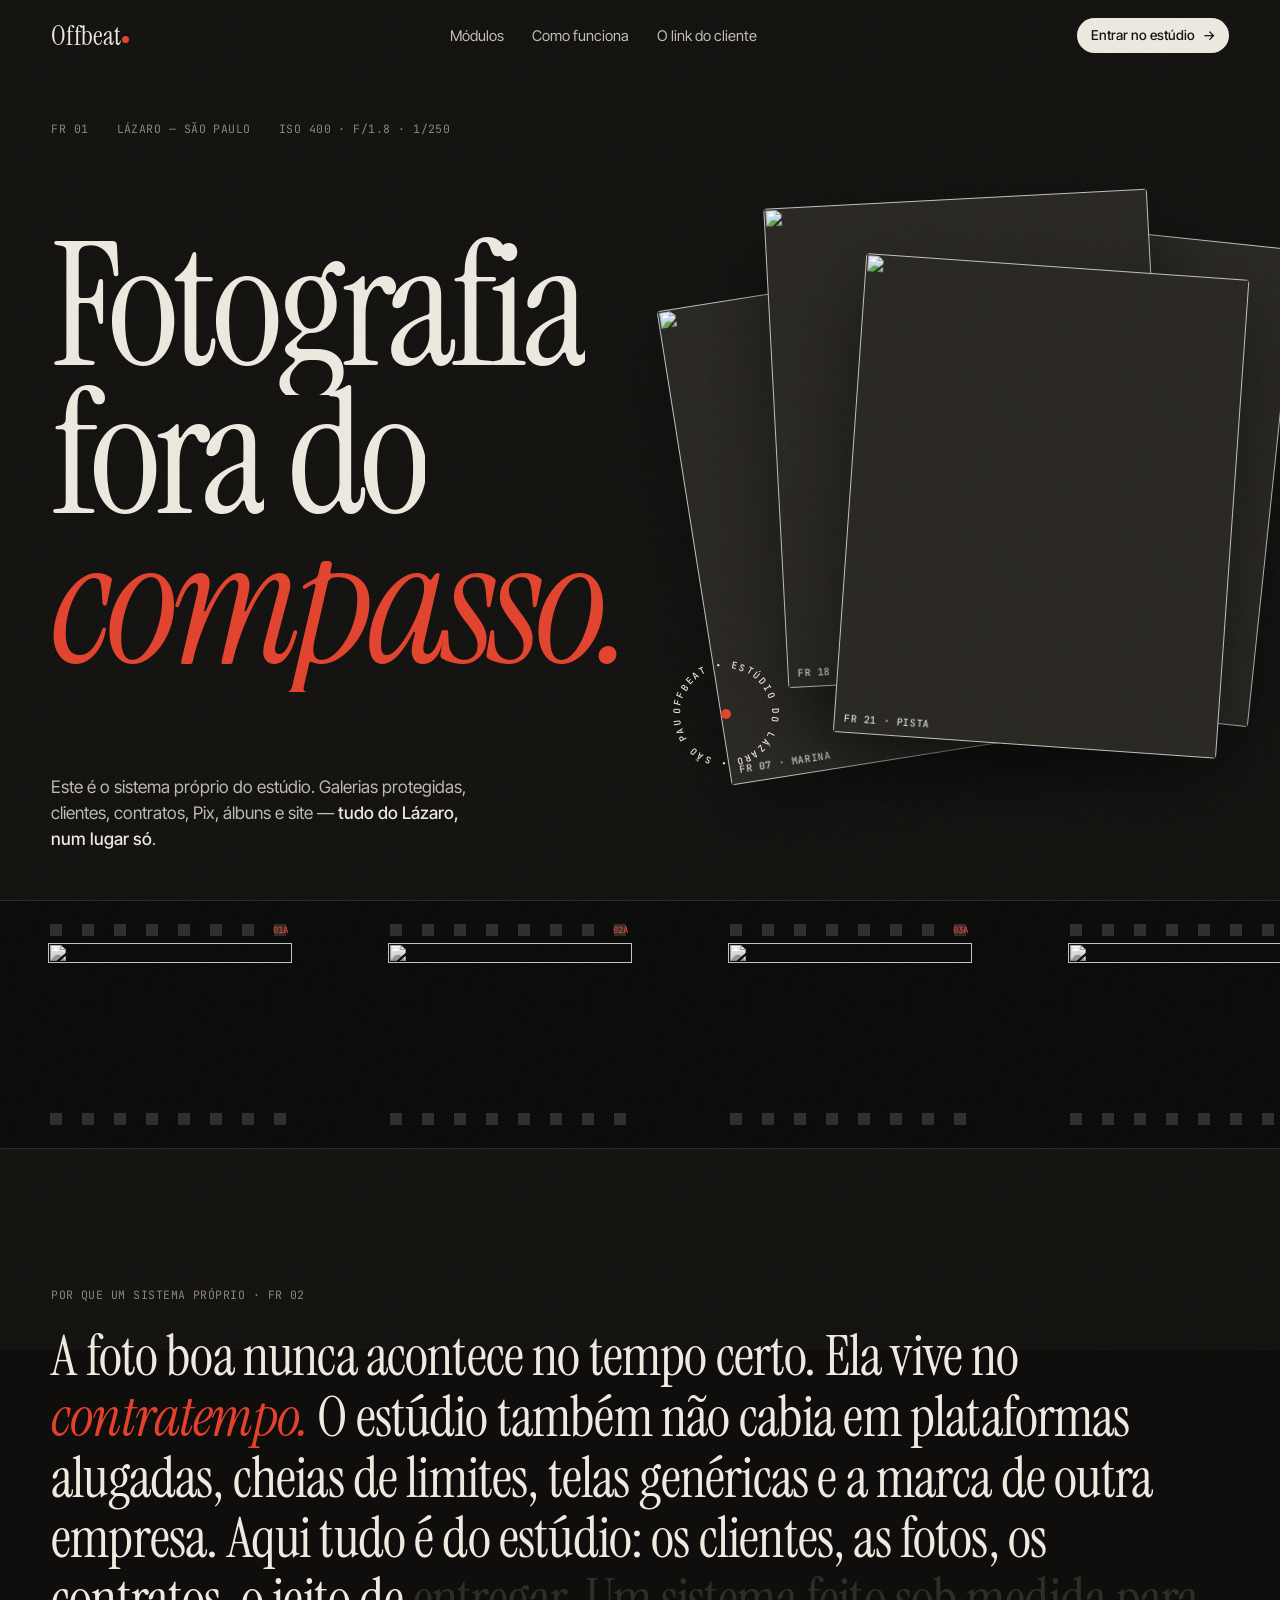
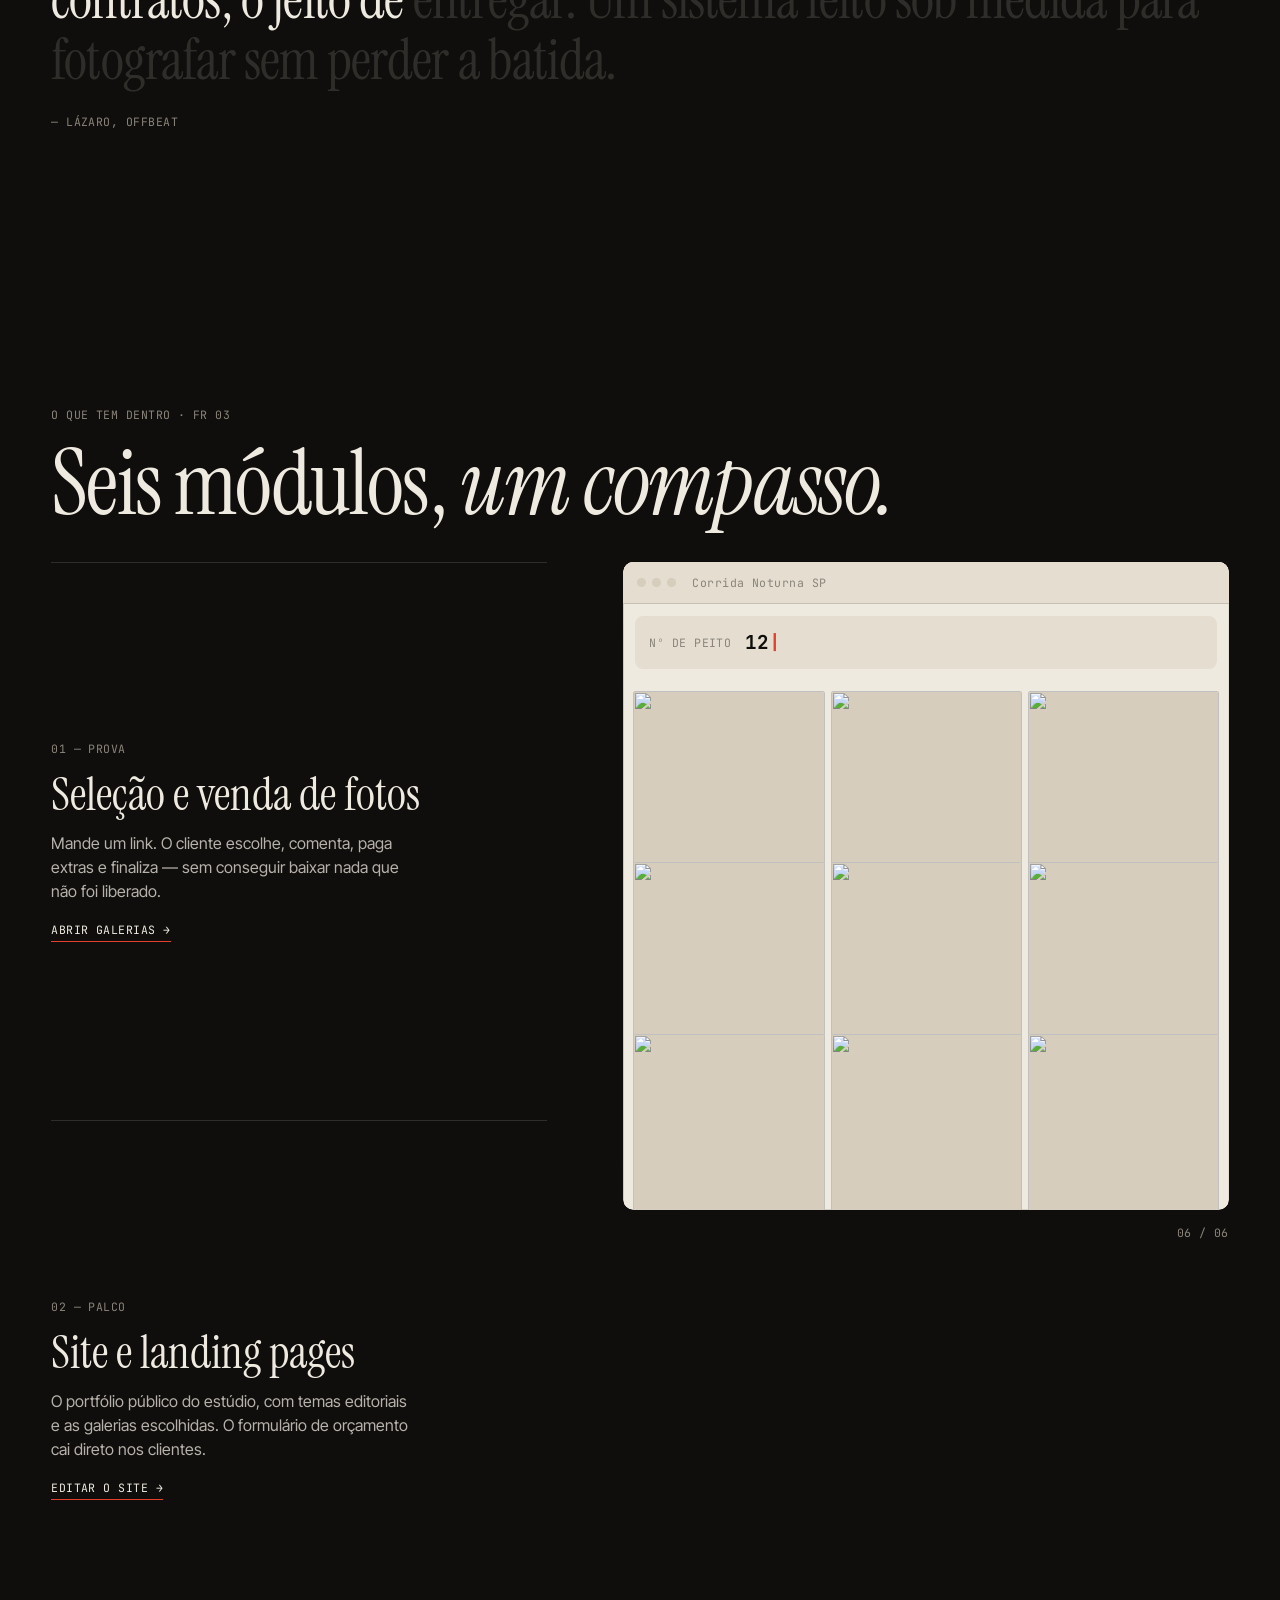
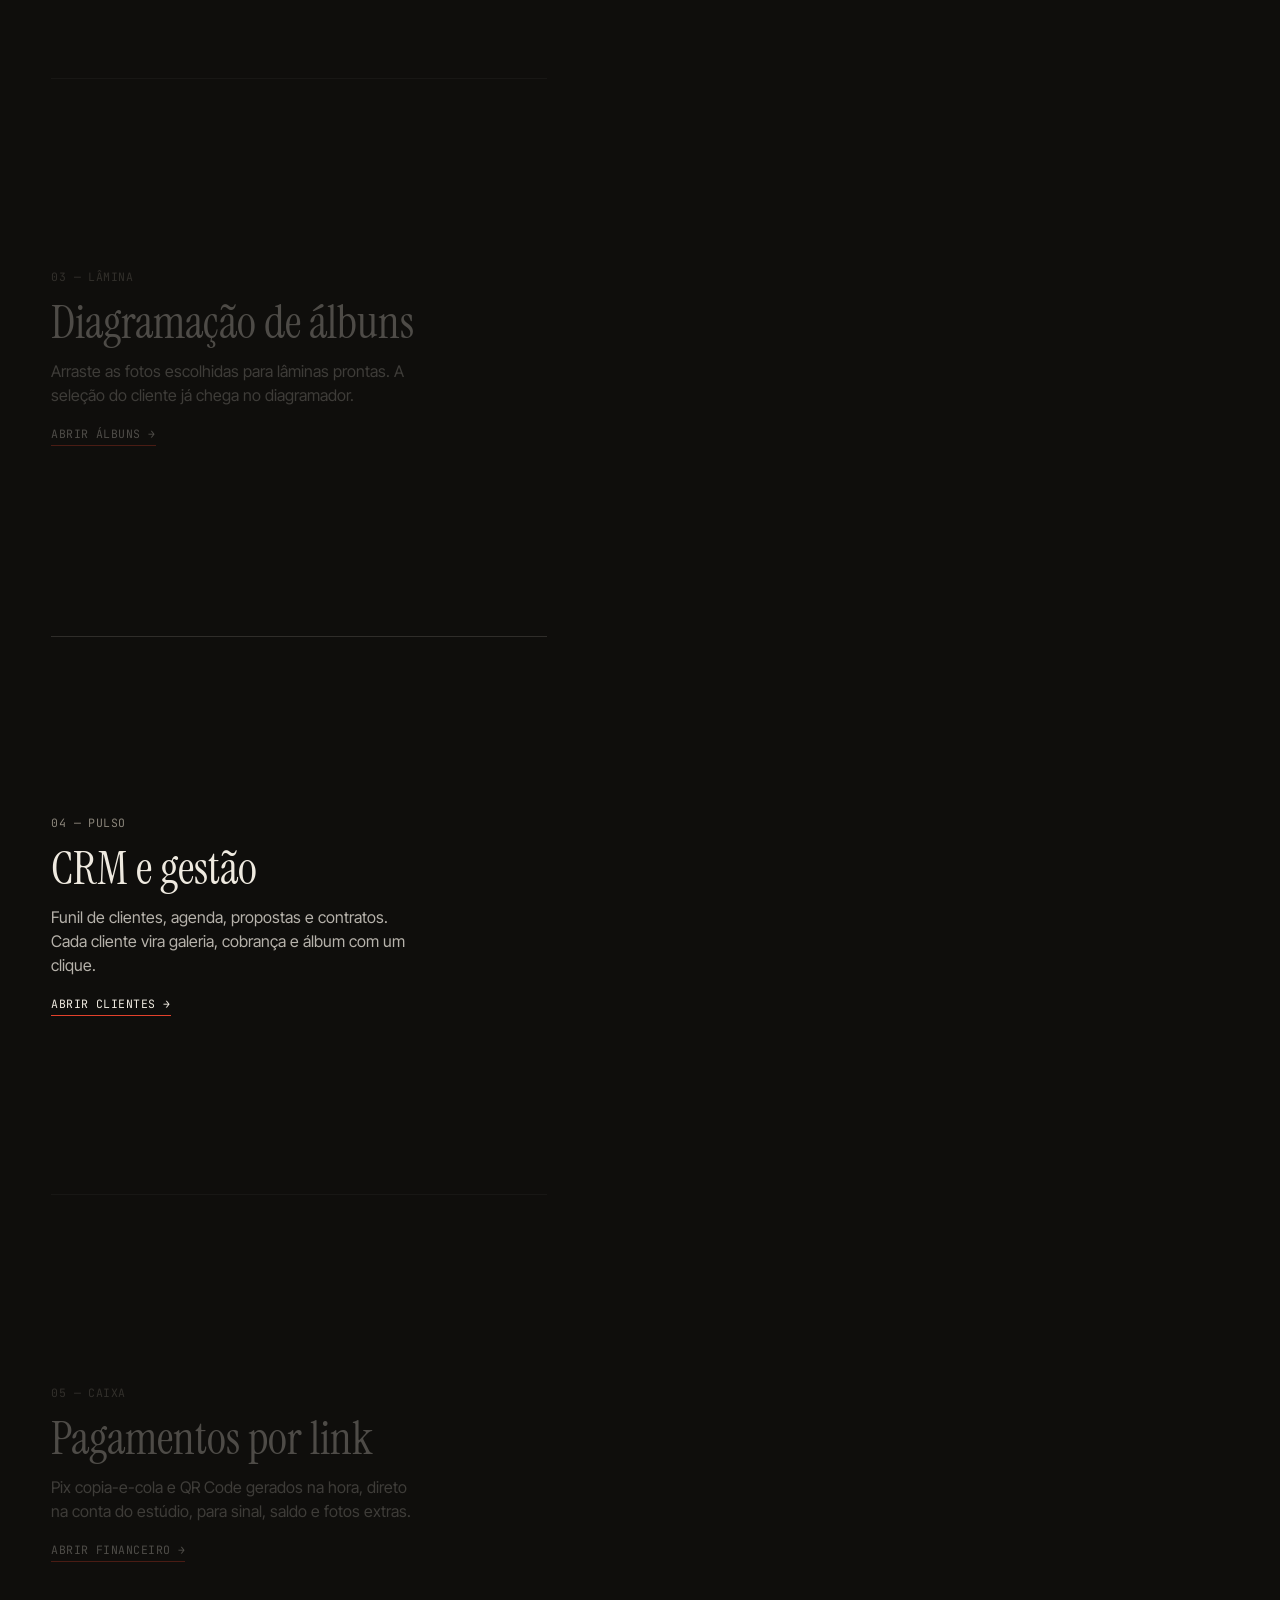
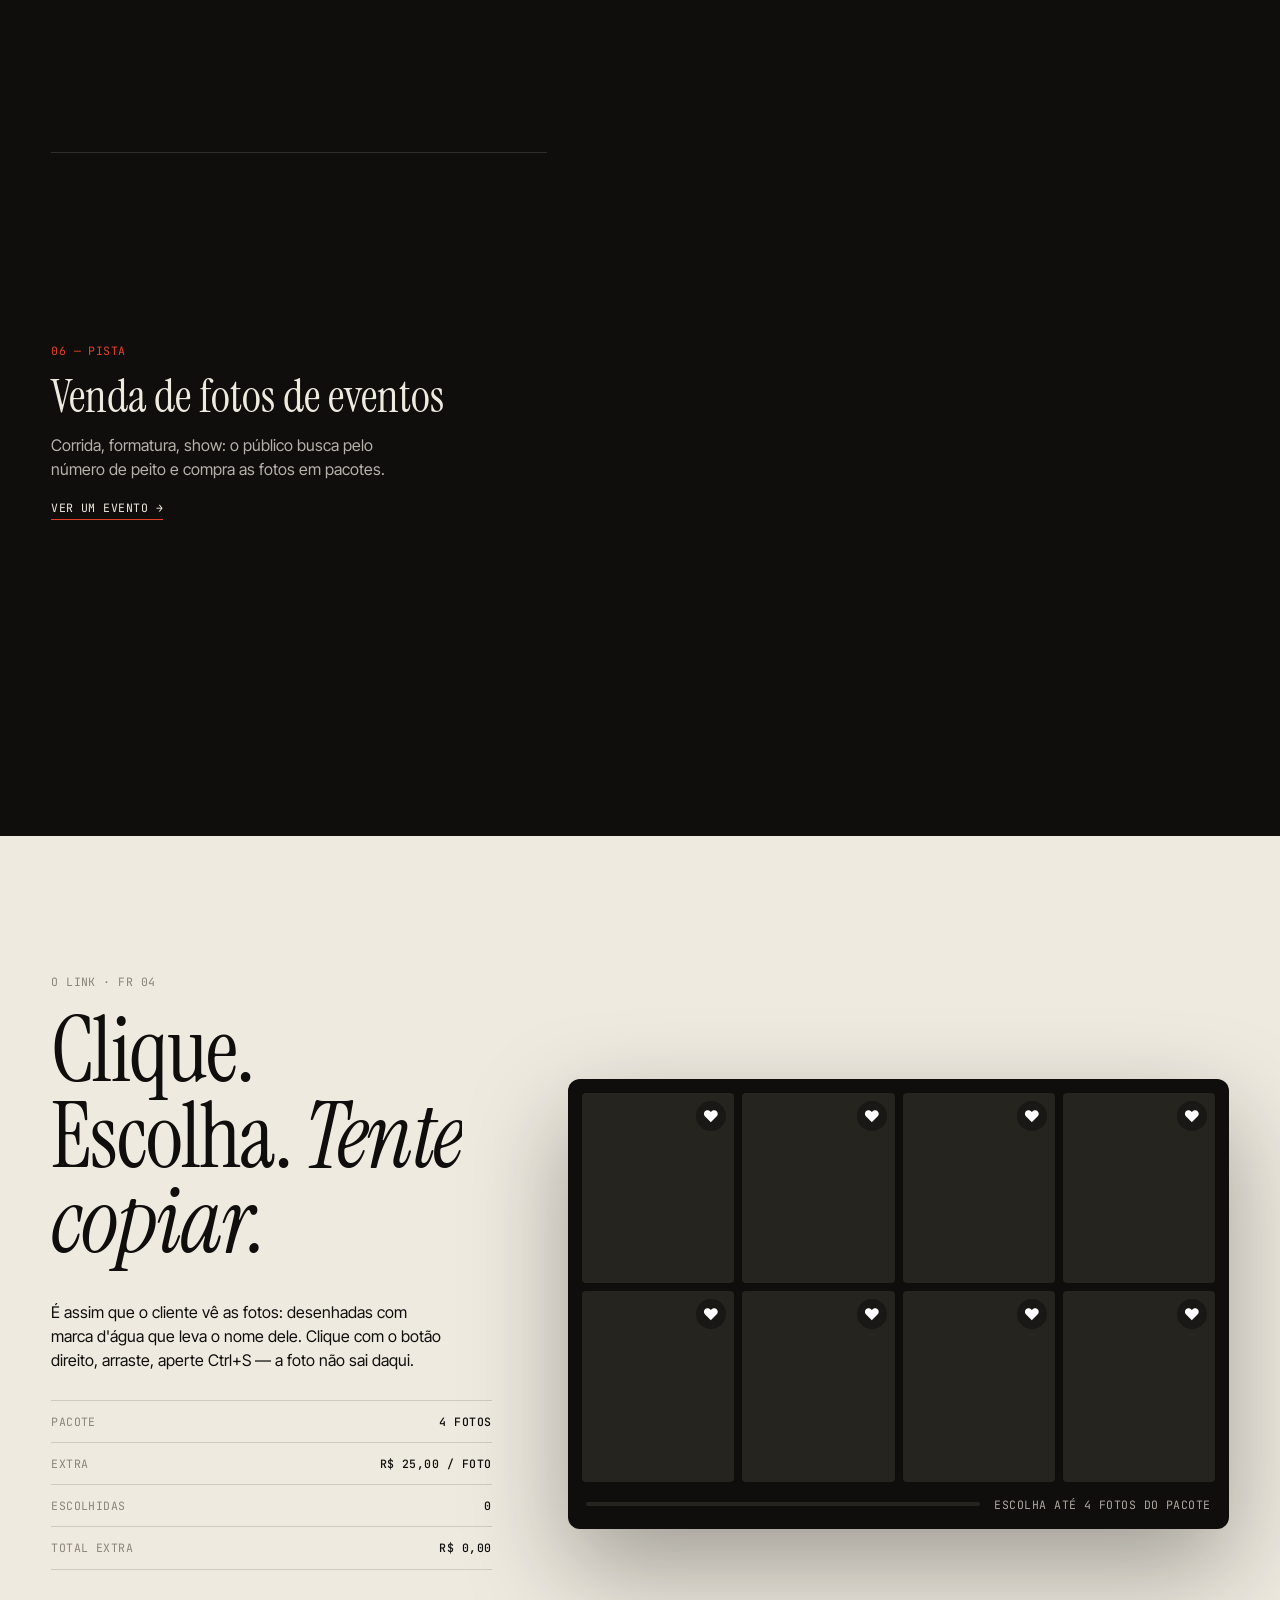
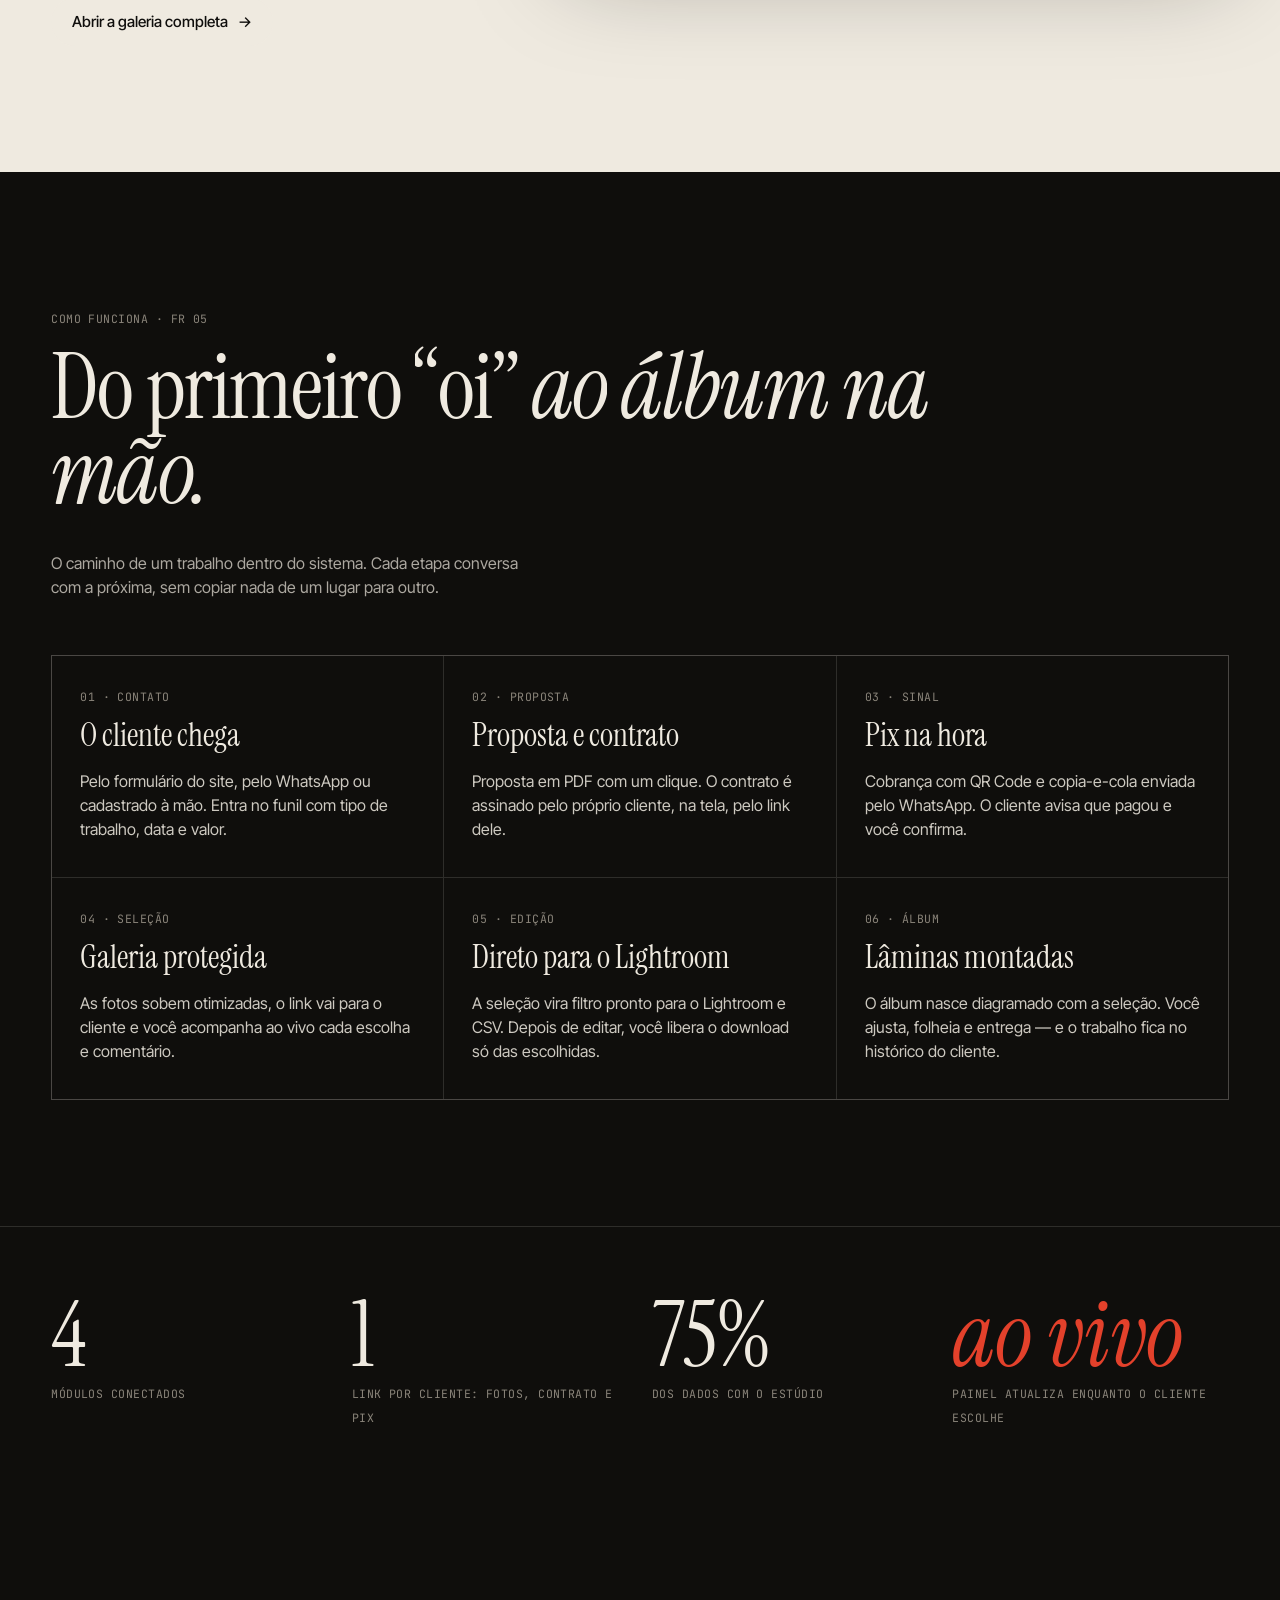
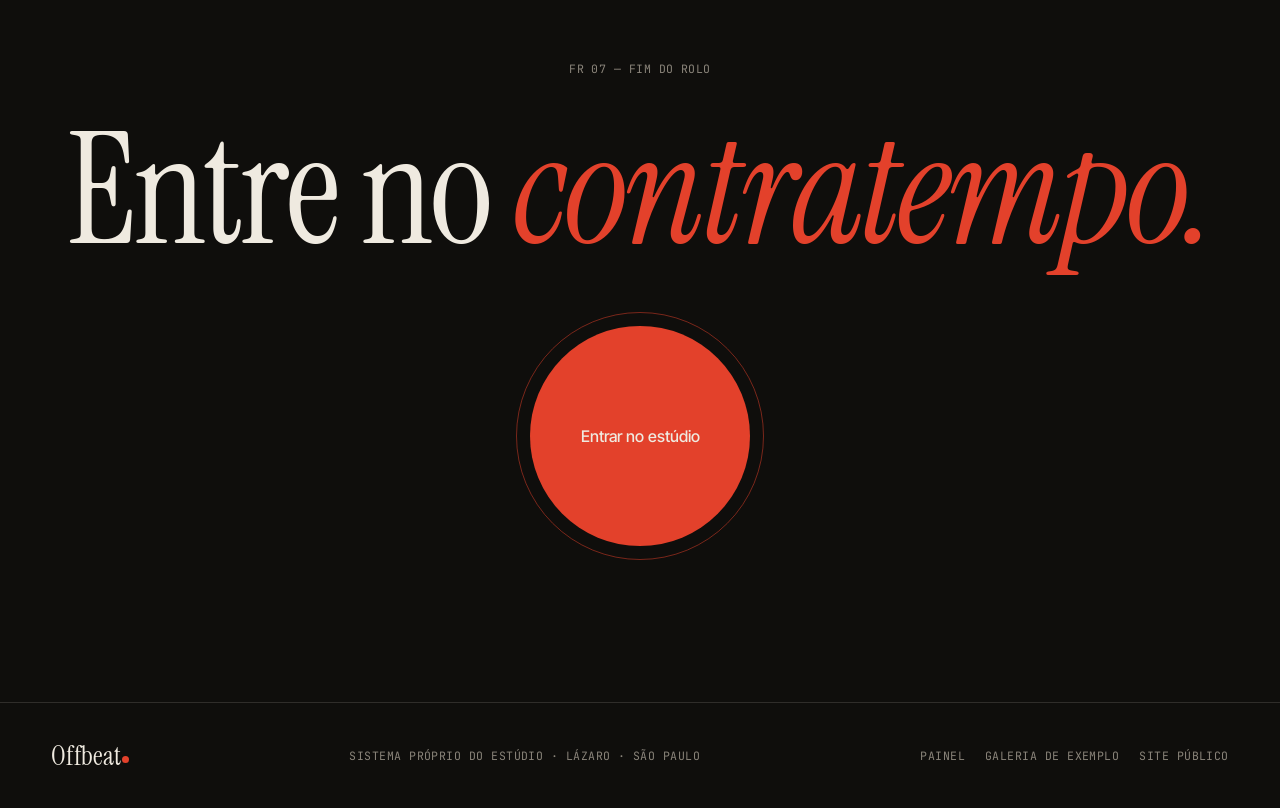
==== commit fc9f67cc: "Transforma em sistema próprio do estúdio: sem planos, com entrada por senha - Início vira apresentaç" ====
--- a/index.html
+++ b/index.html
@@ -3,8 +3,9 @@
 <head>
 <meta charset="utf-8" />
 <meta name="viewport" content="width=device-width, initial-scale=1" />
-<title>Offbeat — Fotografia fora do compasso</title>
-<meta name="description" content="Offbeat, por Lázaro: galeria de seleção protegida, site, álbum, CRM e Pix para fotógrafos — num estúdio só." />
+<title>Estúdio Offbeat — Lázaro</title>
+<meta name="description" content="O sistema próprio do estúdio Offbeat, de Lázaro: galerias protegidas, clientes, contratos, Pix, álbuns e site num lugar só." />
+<meta name="robots" content="noindex" />
 <meta name="theme-color" content="#0f0e0c" />
 <link rel="preconnect" href="https://fonts.googleapis.com" />
 <link rel="preconnect" href="https://fonts.gstatic.com" crossorigin />
@@ -27,14 +28,12 @@
 <header class="nav" id="nav">
   <a href="#top" class="logo" aria-label="Offbeat — início"><span class="logo__word">Offbeat</span><span class="logo__dot"></span></a>
   <nav class="nav__links" aria-label="Principal">
-    <a href="#solucoes">Soluções</a>
-    <a href="#demo">O link</a>
-    <a href="#diferencas">Diferenças</a>
-    <a href="#planos">Planos</a>
+    <a href="#modulos">Módulos</a>
+    <a href="#fluxo">Como funciona</a>
+    <a href="#demo">O link do cliente</a>
   </nav>
   <div class="nav__cta">
-    <a href="app.html" class="nav__login">Entrar</a>
-    <a href="app.html" class="btn btn--light btn--sm" data-magnetic=".2">Começar grátis <span class="arr">→</span></a>
+    <a href="app.html" class="btn btn--light btn--sm" data-magnetic=".2">Entrar no estúdio <span class="arr">→</span></a>
   </div>
 </header>
 
@@ -48,16 +47,16 @@
       Fotografia <br />fora do <em class="red">compasso.</em>
     </h1>
     <div class="hero__foot">
-      <p class="hero__sub" data-reveal style="--d:1.5s">A plataforma do fotógrafo que não segue o metrônomo. Galeria de seleção protegida, site, álbum, CRM e Pix — <strong>num estúdio só</strong>.</p>
+      <p class="hero__sub" data-reveal style="--d:1.5s">Este é o sistema próprio do estúdio. Galerias protegidas, clientes, contratos, Pix, álbuns e site — <strong>tudo do Lázaro, num lugar só</strong>.</p>
       <div class="hero__ctas" data-reveal style="--d:1.65s">
-        <a href="app.html" class="btn btn--red" data-magnetic>Criar meu estúdio <span class="arr">→</span></a>
-        <a href="gallery.html#g_marina" class="btn btn--ghost">Ver galeria de cliente</a>
+        <a href="app.html" class="btn btn--red" data-magnetic>Entrar no estúdio <span class="arr">→</span></a>
+        <a href="#modulos" class="btn btn--ghost">Conhecer o sistema</a>
       </div>
     </div>
     <div class="hero__stack" id="heroStack" aria-hidden="true"></div>
     <svg class="hero__badge" viewBox="0 0 120 120" aria-hidden="true">
       <defs><path id="circ" d="M60,60 m-46,0 a46,46 0 1,1 92,0 a46,46 0 1,1 -92,0" /></defs>
-      <text><textPath href="#circ">OFFBEAT • ESTÚDIO DIGITAL • DESDE 2026 •</textPath></text>
+      <text><textPath href="#circ">OFFBEAT • ESTÚDIO DO LÁZARO • SÃO PAULO •</textPath></text>
       <circle cx="60" cy="60" r="5" fill="var(--safelight)" />
     </svg>
   </section>
@@ -69,63 +68,69 @@
 
   <!-- CENA 2 — Manifesto: as palavras revelam conforme a rolagem -->
   <section class="manifesto">
-    <p class="mono manifesto__kicker">Manifesto · FR 02</p>
+    <p class="mono manifesto__kicker">Por que um sistema próprio · FR 02</p>
     <p class="manifesto__text serif" id="manifesto">
-      A foto boa nunca acontece no tempo certo. Ela vive no contratempo — o riso antes da contagem, o olhar fora da pose. A Offbeat foi feita para quem fotografa assim, e precisa de um estúdio que acompanhe: entregar, vender, cobrar e encantar sem perder a batida.
+      A foto boa nunca acontece no tempo certo. Ela vive no contratempo. O estúdio também não cabia em plataformas alugadas, cheias de limites, telas genéricas e a marca de outra empresa. Aqui tudo é do estúdio: os clientes, as fotos, os contratos, o jeito de entregar. Um sistema feito sob medida para fotografar sem perder a batida.
     </p>
-    <p class="manifesto__sign mono">— Lázaro, fundador</p>
+    <p class="manifesto__sign mono">— Lázaro, Offbeat</p>
   </section>
 
   <!-- CENA 3 — Soluções: capítulos com palco fixo -->
-  <section class="sol" id="solucoes">
+  <section class="sol" id="modulos">
     <header class="sol__head">
-      <p class="mono">Soluções · FR 03</p>
-      <h2 class="serif" data-split>Seis ferramentas, <em>um compasso.</em></h2>
+      <p class="mono">O que tem dentro · FR 03</p>
+      <h2 class="serif" data-split>Seis módulos, <em>um compasso.</em></h2>
     </header>
     <div class="sol__grid">
       <ol class="sol__list" id="solList">
         <li data-i="0" class="on">
           <span class="mono">01 — Prova</span>
           <h3>Seleção e venda de fotos</h3>
-          <p>Mande um link. O cliente escolhe, comenta, compra extras e finaliza — sem conseguir baixar nada que você não liberou.</p>
+          <p>Mande um link. O cliente escolhe, comenta, paga extras e finaliza — sem conseguir baixar nada que não foi liberado.</p>
+          <a class="sol__go mono" href="app.html#/galerias">Abrir galerias →</a>
         </li>
         <li data-i="1">
           <span class="mono">02 — Palco</span>
           <h3>Site e landing pages</h3>
-          <p>Portfólio com temas editoriais, publicado em minutos e conectado às suas galerias.</p>
+          <p>O portfólio público do estúdio, com temas editoriais e as galerias escolhidas. O formulário de orçamento cai direto nos clientes.</p>
+          <a class="sol__go mono" href="app.html#/site">Editar o site →</a>
         </li>
         <li data-i="2">
           <span class="mono">03 — Lâmina</span>
           <h3>Diagramação de álbuns</h3>
           <p>Arraste as fotos escolhidas para lâminas prontas. A seleção do cliente já chega no diagramador.</p>
+          <a class="sol__go mono" href="app.html#/albuns">Abrir álbuns →</a>
         </li>
         <li data-i="3">
           <span class="mono">04 — Pulso</span>
           <h3>CRM e gestão</h3>
-          <p>Funil de vendas, agenda, propostas e contratos. Cada contato vira galeria, cobrança e álbum com um clique.</p>
+          <p>Funil de clientes, agenda, propostas e contratos. Cada cliente vira galeria, cobrança e álbum com um clique.</p>
+          <a class="sol__go mono" href="app.html#/crm">Abrir clientes →</a>
         </li>
         <li data-i="4">
           <span class="mono">05 — Caixa</span>
           <h3>Pagamentos por link</h3>
-          <p>Pix copia-e-cola e QR Code válidos em qualquer banco, gerados na hora, direto na conta do fotógrafo.</p>
+          <p>Pix copia-e-cola e QR Code gerados na hora, direto na conta do estúdio, para sinal, saldo e fotos extras.</p>
+          <a class="sol__go mono" href="app.html#/financeiro">Abrir financeiro →</a>
         </li>
         <li data-i="5">
           <span class="mono">06 — Pista</span>
           <h3>Venda de fotos de eventos</h3>
-          <p>Corrida, formatura, show: o público busca pelo número de peito e compra em pacotes.</p>
+          <p>Corrida, formatura, show: o público busca pelo número de peito e compra as fotos em pacotes.</p>
+          <a class="sol__go mono" href="gallery.html#g_corrida">Ver um evento →</a>
         </li>
       </ol>
       <div class="sol__stage" aria-hidden="true">
         <div class="stage" id="stage">
           <!-- 01 Prova -->
           <div class="scr scr--prova on">
-            <div class="scr__bar"><i></i><i></i><i></i><span class="mono">offbeat.foto/g/marina</span></div>
+            <div class="scr__bar"><i></i><i></i><i></i><span class="mono">galeria · marina & teo</span></div>
             <div class="mk-grid" id="mkProva"></div>
             <div class="mk-bottom"><span class="mono">12 / 40 escolhidas</span><span class="mk-prog"><b style="width:30%"></b></span><span class="mk-btn">Finalizar</span></div>
           </div>
           <!-- 02 Palco -->
           <div class="scr scr--palco">
-            <div class="scr__bar"><i></i><i></i><i></i><span class="mono">lazaro.offbeat.foto</span></div>
+            <div class="scr__bar"><i></i><i></i><i></i><span class="mono">site do estúdio</span></div>
             <div class="mk-site">
               <div class="mk-site__hero"><span class="serif">Lázaro</span><small class="mono">Casamentos · Ensaios · Eventos</small></div>
               <div class="mk-site__row" id="mkPalco"></div>
@@ -171,8 +176,8 @@
   <section class="demo" id="demo">
     <div class="demo__copy">
       <p class="mono">O link · FR 04</p>
-      <h2 class="serif" data-split>Clique. Escolha. <em>Tente roubar.</em></h2>
-      <p>Esta é uma prova real: as fotos são desenhadas em canvas com marca d'água que leva o nome do cliente. Clique com o botão direito, arraste, aperte Ctrl+S — a foto não sai daqui.</p>
+      <h2 class="serif" data-split>Clique. Escolha. <em>Tente copiar.</em></h2>
+      <p>É assim que o cliente vê as fotos: desenhadas com marca d'água que leva o nome dele. Clique com o botão direito, arraste, aperte Ctrl+S — a foto não sai daqui.</p>
       <ul class="demo__facts mono">
         <li><span>Pacote</span><b>4 fotos</b></li>
         <li><span>Extra</span><b>R$ 25,00 / foto</b></li>
@@ -187,77 +192,43 @@
     </div>
   </section>
 
-  <!-- CENA 5 — Diferenças -->
-  <section class="diff" id="diferencas">
+  <!-- CENA 5 — Como funciona: o caminho de um trabalho -->
+  <section class="diff" id="fluxo">
     <header>
-      <p class="mono">Diferenças · FR 05</p>
-      <h2 class="serif" data-split>Ouvimos o que faltava. <em>E fizemos.</em></h2>
-      <p class="diff__lede">Cada item abaixo nasceu de reclamações públicas de fotógrafos sobre as plataformas que eles já usavam.</p>
+      <p class="mono">Como funciona · FR 05</p>
+      <h2 class="serif" data-split>Do primeiro “oi” <em>ao álbum na mão.</em></h2>
+      <p class="diff__lede">O caminho de um trabalho dentro do sistema. Cada etapa conversa com a próxima, sem copiar nada de um lugar para outro.</p>
     </header>
     <div class="diff__grid" data-stagger>
-      <article data-reveal data-focus="01"><span class="mono">Antes</span><p class="diff__pain">“O cliente não acha o botão de finalizar a seleção.”</p><span class="mono red">Offbeat</span><p>Barra fixa com progresso, contagem do pacote e o botão sempre à vista. Lembrete automático se o cliente sair sem finalizar.</p></article>
-      <article data-reveal data-focus="02"><span class="mono">Antes</span><p class="diff__pain">“O cliente não tem um lugar para ver fotos, contrato e pedidos.”</p><span class="mono red">Offbeat</span><p>Portal do cliente: fotos, contrato com assinatura na tela e pagamento Pix no mesmo link.</p></article>
-      <article data-reveal data-focus="03"><span class="mono">Antes</span><p class="diff__pain">“A galeria parou de conversar com o CRM.”</p><span class="mono red">Offbeat</span><p>Do contato no funil para galeria, cobrança e álbum com um clique. Tudo no mesmo histórico.</p></article>
-      <article data-reveal data-focus="04"><span class="mono">Antes</span><p class="diff__pain">“Não consigo mandar orçamento como proposta em PDF.”</p><span class="mono red">Offbeat</span><p>Proposta e contrato gerados a partir do contato, com layout editorial pronto para PDF.</p></article>
-      <article data-reveal data-focus="05"><span class="mono">Antes</span><p class="diff__pain">“Marca d'água genérica só assusta, não identifica.”</p><span class="mono red">Offbeat</span><p>Marca d'água forense com o e-mail do cliente: se vazar, você sabe de onde veio.</p></article>
-      <article data-reveal data-focus="06"><span class="mono">Antes</span><p class="diff__pain">“Exportar a seleção para editar dá trabalho.”</p><span class="mono red">Offbeat</span><p>Um clique copia o filtro pronto para o Lightroom e a lista de arquivos em CSV.</p></article>
+      <article data-reveal data-focus="01"><span class="mono red">01 · Contato</span><p class="diff__step">O cliente chega</p><p>Pelo formulário do site, pelo WhatsApp ou cadastrado à mão. Entra no funil com tipo de trabalho, data e valor.</p></article>
+      <article data-reveal data-focus="02"><span class="mono red">02 · Proposta</span><p class="diff__step">Proposta e contrato</p><p>Proposta em PDF com um clique. O contrato é assinado pelo próprio cliente, na tela, pelo link dele.</p></article>
+      <article data-reveal data-focus="03"><span class="mono red">03 · Sinal</span><p class="diff__step">Pix na hora</p><p>Cobrança com QR Code e copia-e-cola enviada pelo WhatsApp. O cliente avisa que pagou e você confirma.</p></article>
+      <article data-reveal data-focus="04"><span class="mono red">04 · Seleção</span><p class="diff__step">Galeria protegida</p><p>As fotos sobem otimizadas, o link vai para o cliente e você acompanha ao vivo cada escolha e comentário.</p></article>
+      <article data-reveal data-focus="05"><span class="mono red">05 · Edição</span><p class="diff__step">Direto para o Lightroom</p><p>A seleção vira filtro pronto para o Lightroom e CSV. Depois de editar, você libera o download só das escolhidas.</p></article>
+      <article data-reveal data-focus="06"><span class="mono red">06 · Álbum</span><p class="diff__step">Lâminas montadas</p><p>O álbum nasce diagramado com a seleção. Você ajusta, folheia e entrega — e o trabalho fica no histórico do cliente.</p></article>
     </div>
   </section>
 
   <!-- Números -->
   <section class="nums" data-stagger>
-    <div data-reveal><b class="serif" data-count="1">0</b><span class="mono">link para fotos, contrato e Pix</span></div>
-    <div data-reveal><b class="serif" data-count="6">0</b><span class="mono">ferramentas integradas</span></div>
-    <div data-reveal><b class="serif" data-count="0" data-suf="%">0</b><span class="mono">taxa sobre o seu Pix</span></div>
+    <div data-reveal><b class="serif" data-count="6">0</b><span class="mono">módulos conectados</span></div>
+    <div data-reveal><b class="serif" data-count="1">0</b><span class="mono">link por cliente: fotos, contrato e Pix</span></div>
+    <div data-reveal><b class="serif" data-count="100" data-suf="%">0</b><span class="mono">dos dados com o estúdio</span></div>
     <div data-reveal><b class="serif">ao vivo</b><span class="mono">painel atualiza enquanto o cliente escolhe</span></div>
-  </section>
-
-  <!-- CENA 6 — Planos -->
-  <section class="plans" id="planos">
-    <header>
-      <p class="mono">Planos · FR 06</p>
-      <h2 class="serif" data-split>Pague pelo <em>seu</em> ritmo.</h2>
-      <div class="toggle" role="group" aria-label="Período de cobrança">
-        <button class="on" data-period="m">Mensal</button>
-        <button data-period="y">Anual <span class="red">−20%</span></button>
-        <i class="toggle__pill"></i>
-      </div>
-    </header>
-    <div class="plans__grid" data-stagger>
-      <article class="plan" data-reveal>
-        <h3 class="serif">Solo</h3><p class="mono">Para começar</p>
-        <div class="plan__price"><span>R$</span><b data-m="0" data-y="0">0</b><small>/mês</small></div>
-        <ul><li>1 galeria ativa</li><li>Seleção com proteção e marca d'água</li><li>Cobranças Pix ilimitadas</li><li>CRM até 20 contatos</li></ul>
-        <a href="app.html" class="btn btn--ghost">Começar</a>
-      </article>
-      <article class="plan plan--hot" data-reveal>
-        <span class="plan__tag mono">Mais escolhido</span>
-        <h3 class="serif">Estúdio</h3><p class="mono">Para quem vive disso</p>
-        <div class="plan__price"><span>R$</span><b data-m="49" data-y="39">49</b><small>/mês</small></div>
-        <ul><li>Galerias ilimitadas · 200 GB</li><li>Site com domínio próprio</li><li>CRM, contratos e propostas</li><li>Diagramador de álbuns</li></ul>
-        <a href="app.html" class="btn btn--red" data-magnetic=".15">Testar 14 dias <span class="arr">→</span></a>
-      </article>
-      <article class="plan" data-reveal>
-        <h3 class="serif">Pista</h3><p class="mono">Para eventos</p>
-        <div class="plan__price"><span>R$</span><b data-m="99" data-y="79">99</b><small>/mês</small></div>
-        <ul><li>Tudo do Estúdio · 1 TB</li><li>Venda de fotos de eventos</li><li>Busca por número de peito</li><li>Equipe com 3 usuários</li></ul>
-        <a href="app.html" class="btn btn--ghost">Falar com Lázaro</a>
-      </article>
-    </div>
   </section>
 
   <!-- CENA 7 — Resolução -->
   <section class="outro">
     <p class="mono">FR 07 — fim do rolo</p>
     <h2 class="serif" data-split>Entre no <em class="red">contratempo.</em></h2>
-    <a href="app.html" class="outro__btn" data-magnetic=".35" data-focus="REC ●"><span>Abrir meu estúdio</span></a>
+    <a href="app.html" class="outro__btn" data-magnetic=".35" data-focus="REC ●"><span>Entrar no estúdio</span></a>
   </section>
 </main>
 
 <footer class="foot">
   <div class="logo"><span class="logo__word">Offbeat</span><span class="logo__dot"></span></div>
-  <p class="mono">Um estúdio digital de Lázaro · São Paulo · 2026</p>
-  <nav class="mono"><a href="app.html">Painel</a><a href="gallery.html#g_marina">Galeria demo</a><a href="site.html">Portfólio</a><a href="https://wa.me/5511999999999" rel="noopener">WhatsApp</a></nav>
+  <p class="mono">Sistema próprio do estúdio · Lázaro · São Paulo</p>
+  <nav class="mono"><a href="app.html">Painel</a><a href="gallery.html#g_marina">Galeria de exemplo</a><a href="site.html">Site público</a></nav>
 </footer>
 
 <script src="assets/vendor/qrcode.js"></script>
--- a/assets/css/site.css
+++ b/assets/css/site.css
@@ -84,6 +84,8 @@
 .sol__list h3 { font-family: var(--f-display); font-weight: 400; font-size: clamp(2rem, 3.6vw, 3.2rem); line-height: 1; margin: .3em 0; }
 .sol__list p { max-width: 40ch; color: rgba(239,234,224,.75); margin: 0; }
 .sol__list li.on .mono { color: var(--safelight); }
+.sol__go { display: inline-block; margin-top: 18px; text-decoration: none; color: var(--paper) !important; border-bottom: 1px solid var(--safelight); padding-bottom: 3px; width: fit-content; transition: color .3s; }
+.sol__go:hover { color: var(--safelight) !important; }
 .sol__stage { position: sticky; top: 14vh; height: 72vh; align-self: start; }
 .stage { position: relative; height: 100%; }
 .stage__counter { position: absolute; right: 0; bottom: -32px; }
@@ -170,6 +172,7 @@
 .diff__grid article:hover { background: var(--ink-2); }
 .diff__pain { font-family: var(--f-display); font-style: italic; font-size: 1.5rem; line-height: 1.15; margin: 0 0 18px; color: rgba(239,234,224,.55); text-decoration: line-through; text-decoration-color: var(--safelight); text-decoration-thickness: 1px; }
 .diff__grid article p:last-child { margin: 0; color: rgba(239,234,224,.85); }
+.diff__step { font-family: var(--f-display); font-size: 2rem; line-height: 1.05; margin: 4px 0 6px; }
 @media (max-width: 900px) { .diff__grid { grid-template-columns: 1fr; } }
 
 /* ---------- números ---------- */
@@ -177,29 +180,6 @@
 .nums b { display: block; font-size: clamp(3rem, 7vw, 6rem); line-height: 1; font-weight: 400; }
 .nums div:last-child b { font-style: italic; color: var(--safelight); }
 @media (max-width: 760px) { .nums { grid-template-columns: 1fr 1fr; } }
-
-/* ---------- planos ---------- */
-.plans header { display: flex; flex-wrap: wrap; align-items: end; justify-content: space-between; gap: 24px; }
-.plans header > div:first-child, .plans header > p, .plans header > h2 { flex-basis: 100%; }
-.toggle { position: relative; display: inline-flex; padding: 4px; border-radius: 99px; box-shadow: inset 0 0 0 1px var(--line-inv); }
-.toggle button { position: relative; z-index: 1; padding: 8px 18px; border-radius: 99px; font-size: .9rem; transition: color .4s; }
-.toggle button.on { color: var(--ink); }
-.toggle__pill { position: absolute; top: 4px; bottom: 4px; left: 4px; border-radius: 99px; background: var(--paper); transition: transform .55s var(--e-out), width .55s var(--e-out); }
-.plans__grid { display: grid; grid-template-columns: repeat(3, 1fr); gap: 16px; margin-top: 56px; }
-.plan { position: relative; display: flex; flex-direction: column; gap: 6px; padding: 32px; border-radius: 14px; box-shadow: inset 0 0 0 1px var(--line-inv); }
-.plan h3 { font-size: 2.4rem; margin: 0; line-height: 1; }
-.plan--hot { background: var(--paper); color: var(--ink); box-shadow: none; }
-.plan__tag { position: absolute; top: 18px; right: 18px; padding: 4px 10px; border-radius: 99px; background: var(--safelight); color: var(--paper) !important; }
-.plan__price { display: flex; align-items: baseline; gap: 6px; margin: 24px 0; }
-.plan__price b { font-family: var(--f-display); font-weight: 400; font-size: 4.6rem; line-height: 1; display: inline-block; min-width: 2ch; }
-.plan__price b.flip { animation: flip .5s var(--e-out); }
-@keyframes flip { 0% { transform: translateY(40%); opacity: 0; } 100% { transform: none; opacity: 1; } }
-.plan ul { list-style: none; padding: 0; margin: 0 0 28px; flex: 1; }
-.plan li { padding: 10px 0; border-bottom: 1px solid var(--line-inv); font-size: .95rem; }
-.plan--hot li { border-color: var(--line); }
-.plan li::before { content: "↳ "; color: var(--safelight); }
-.plan .btn { justify-content: center; }
-@media (max-width: 900px) { .plans__grid { grid-template-columns: 1fr; } }
 
 /* ---------- outro ---------- */
 .outro { min-height: 90vh; display: flex; flex-direction: column; align-items: center; justify-content: center; text-align: center; }
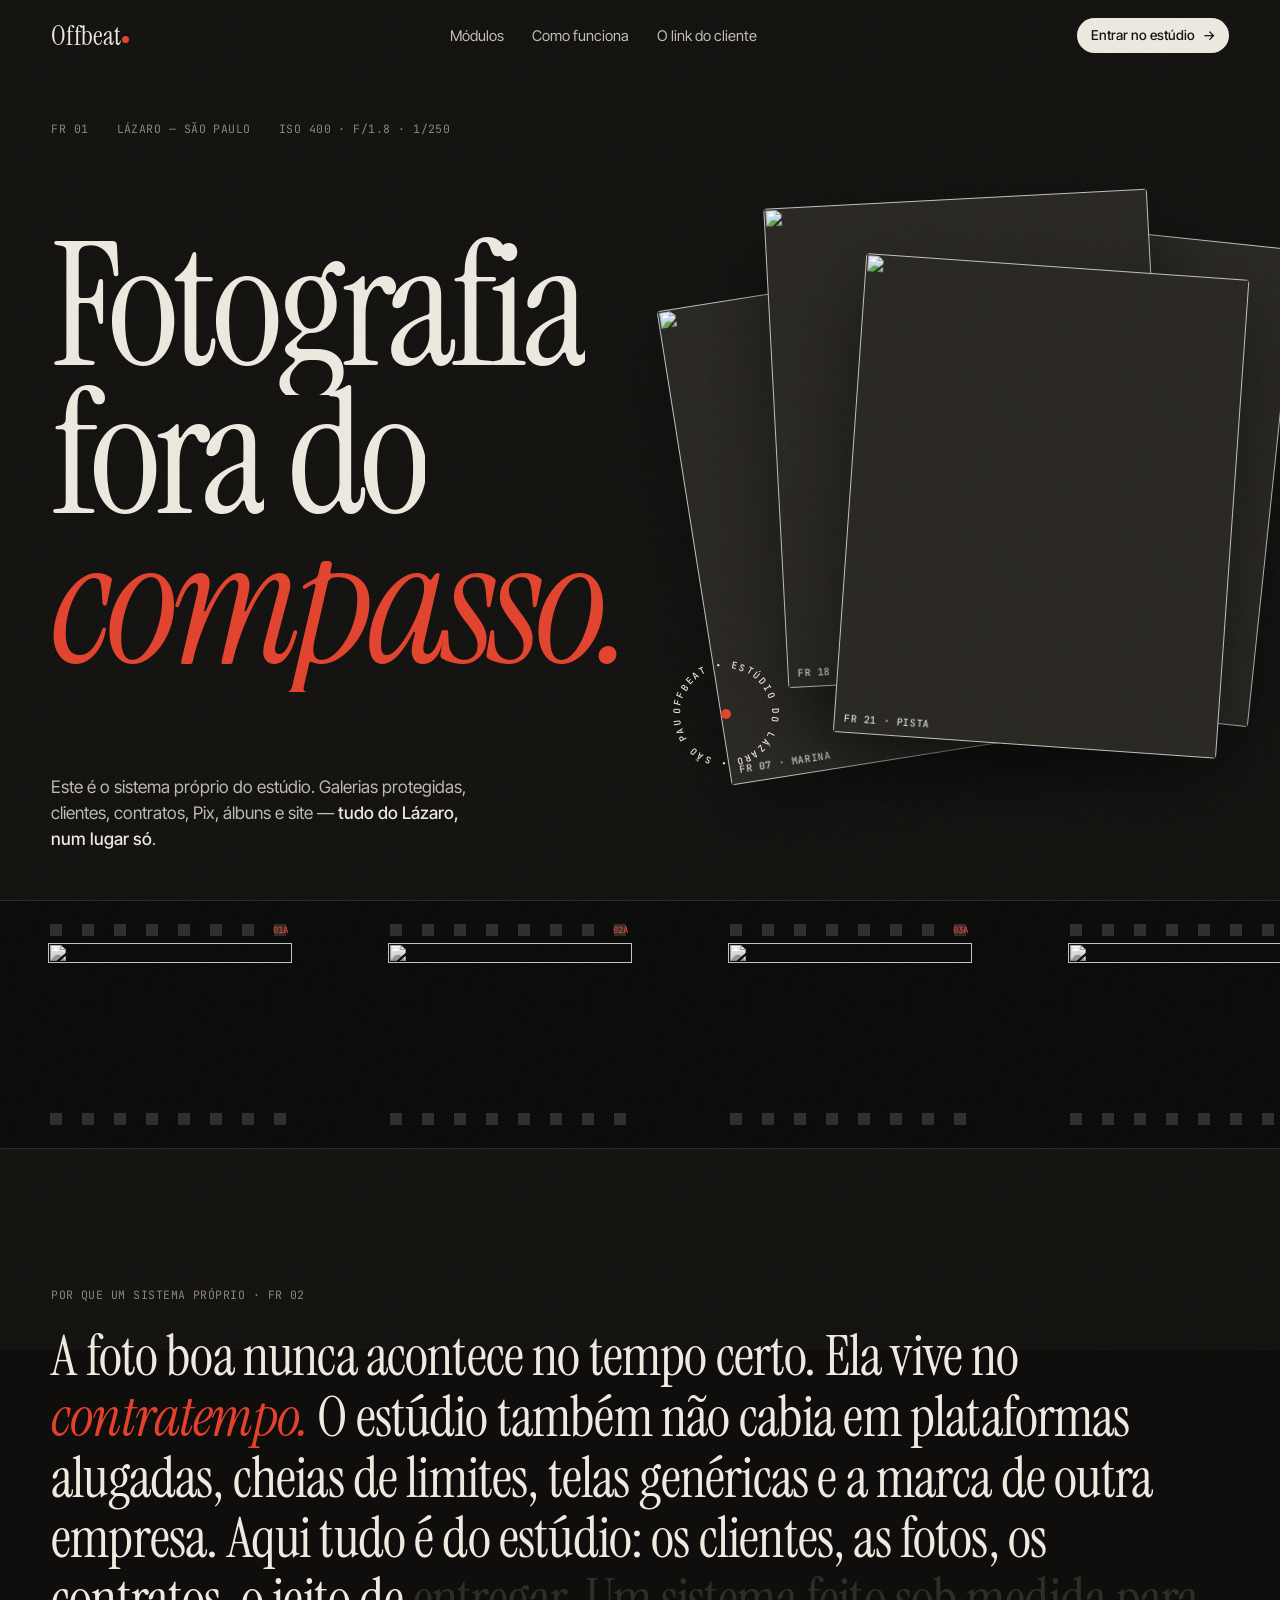
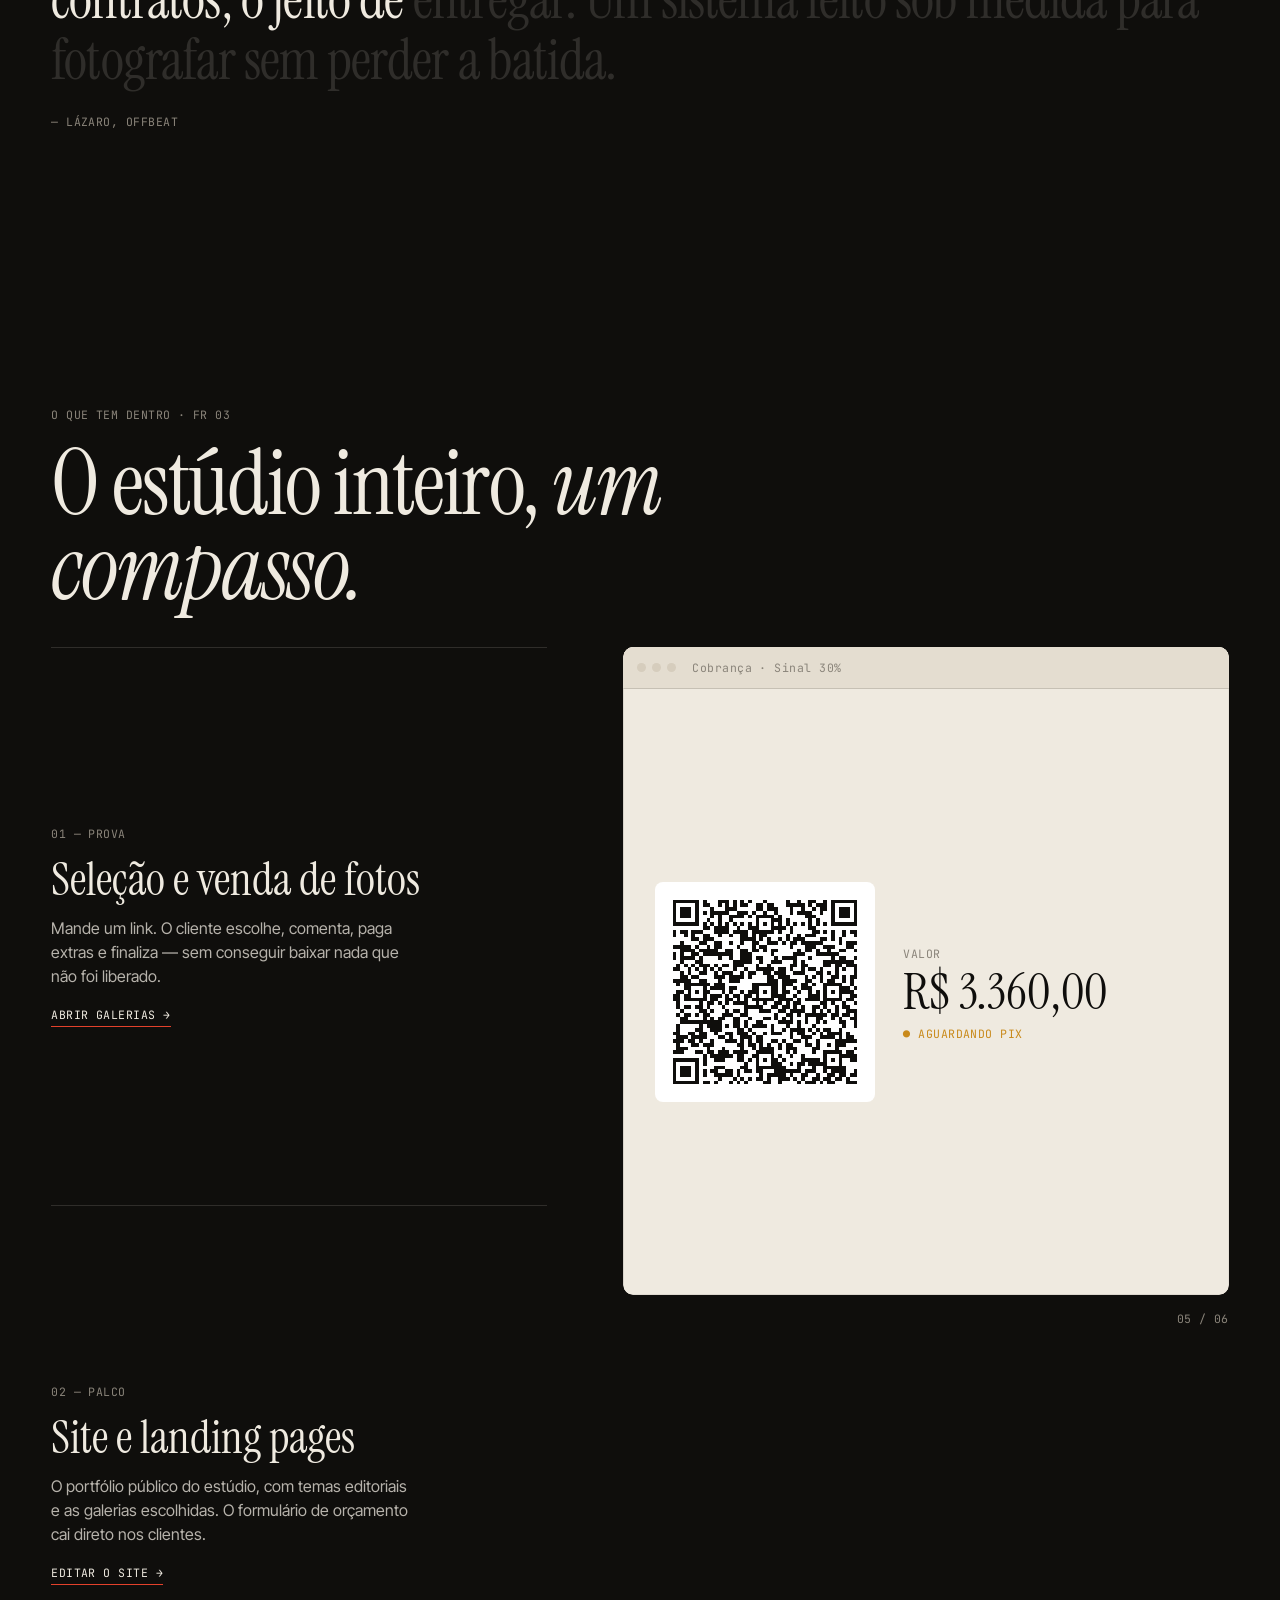
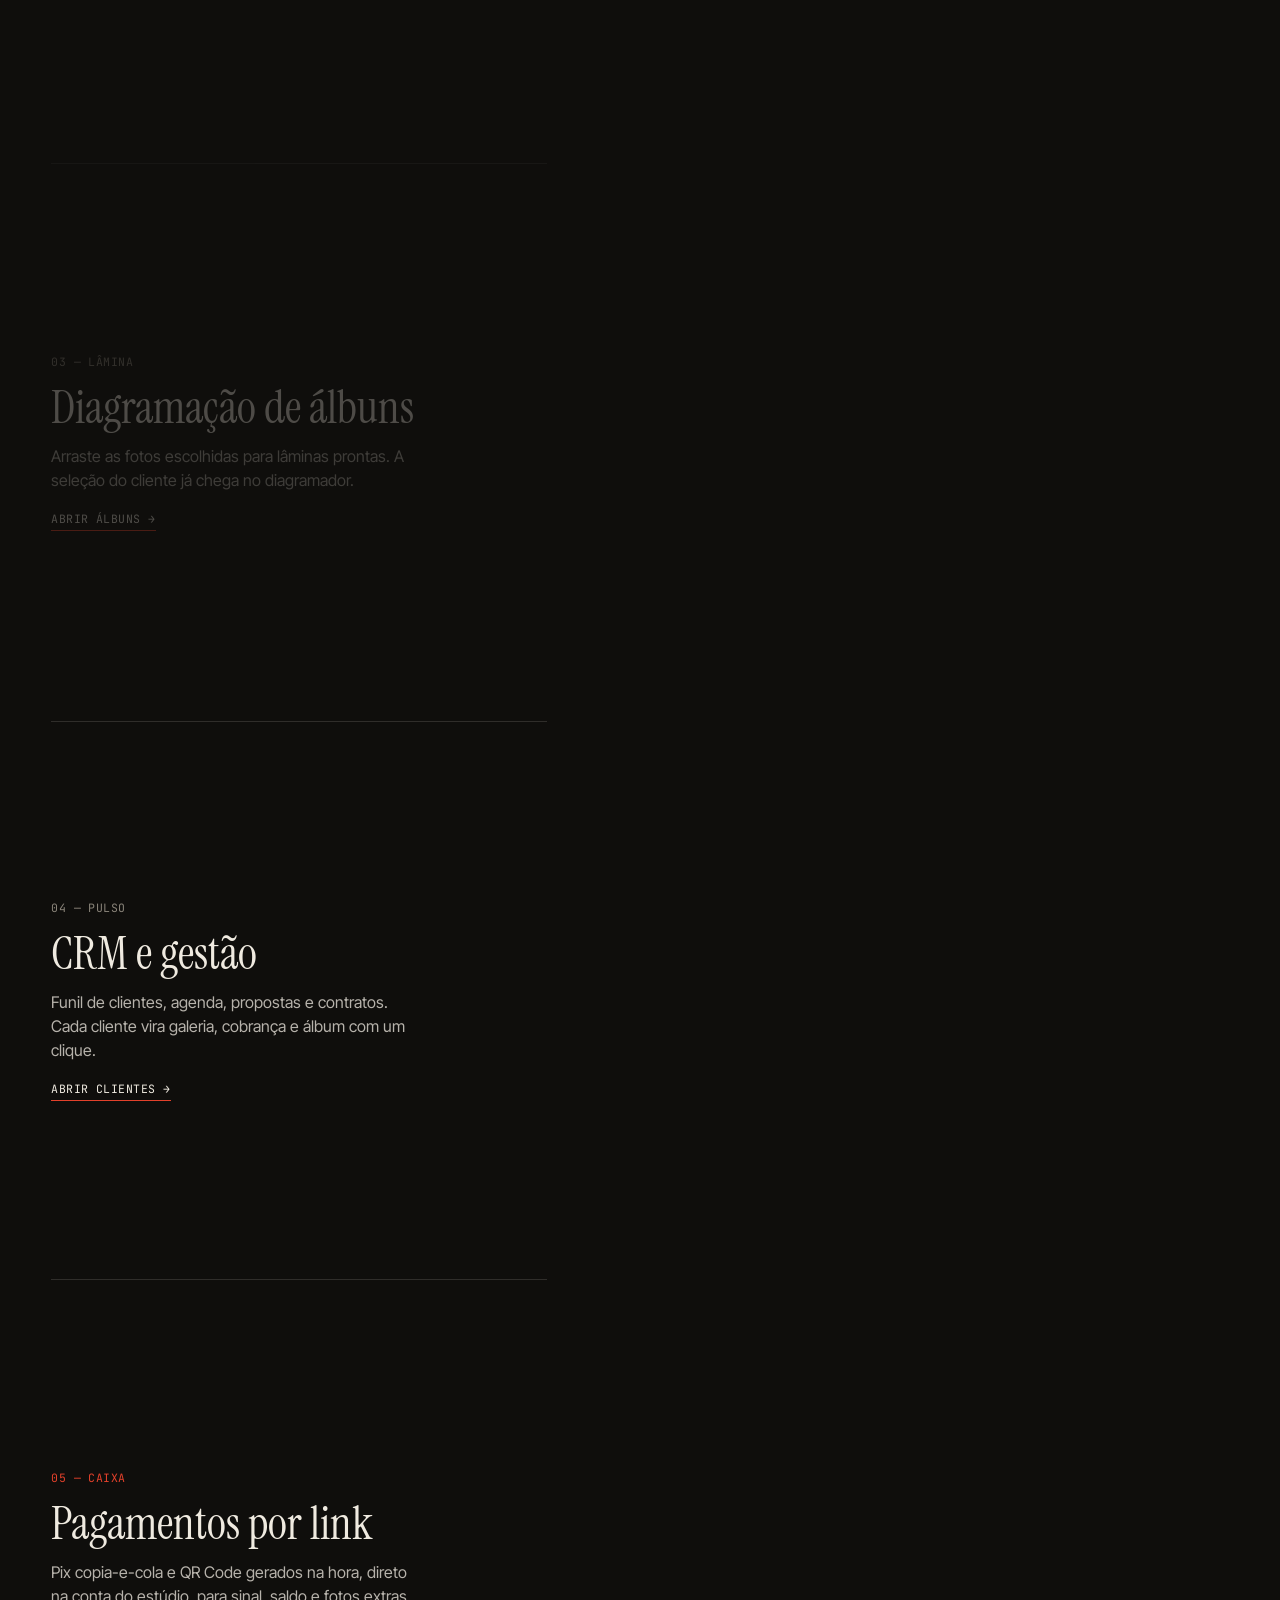
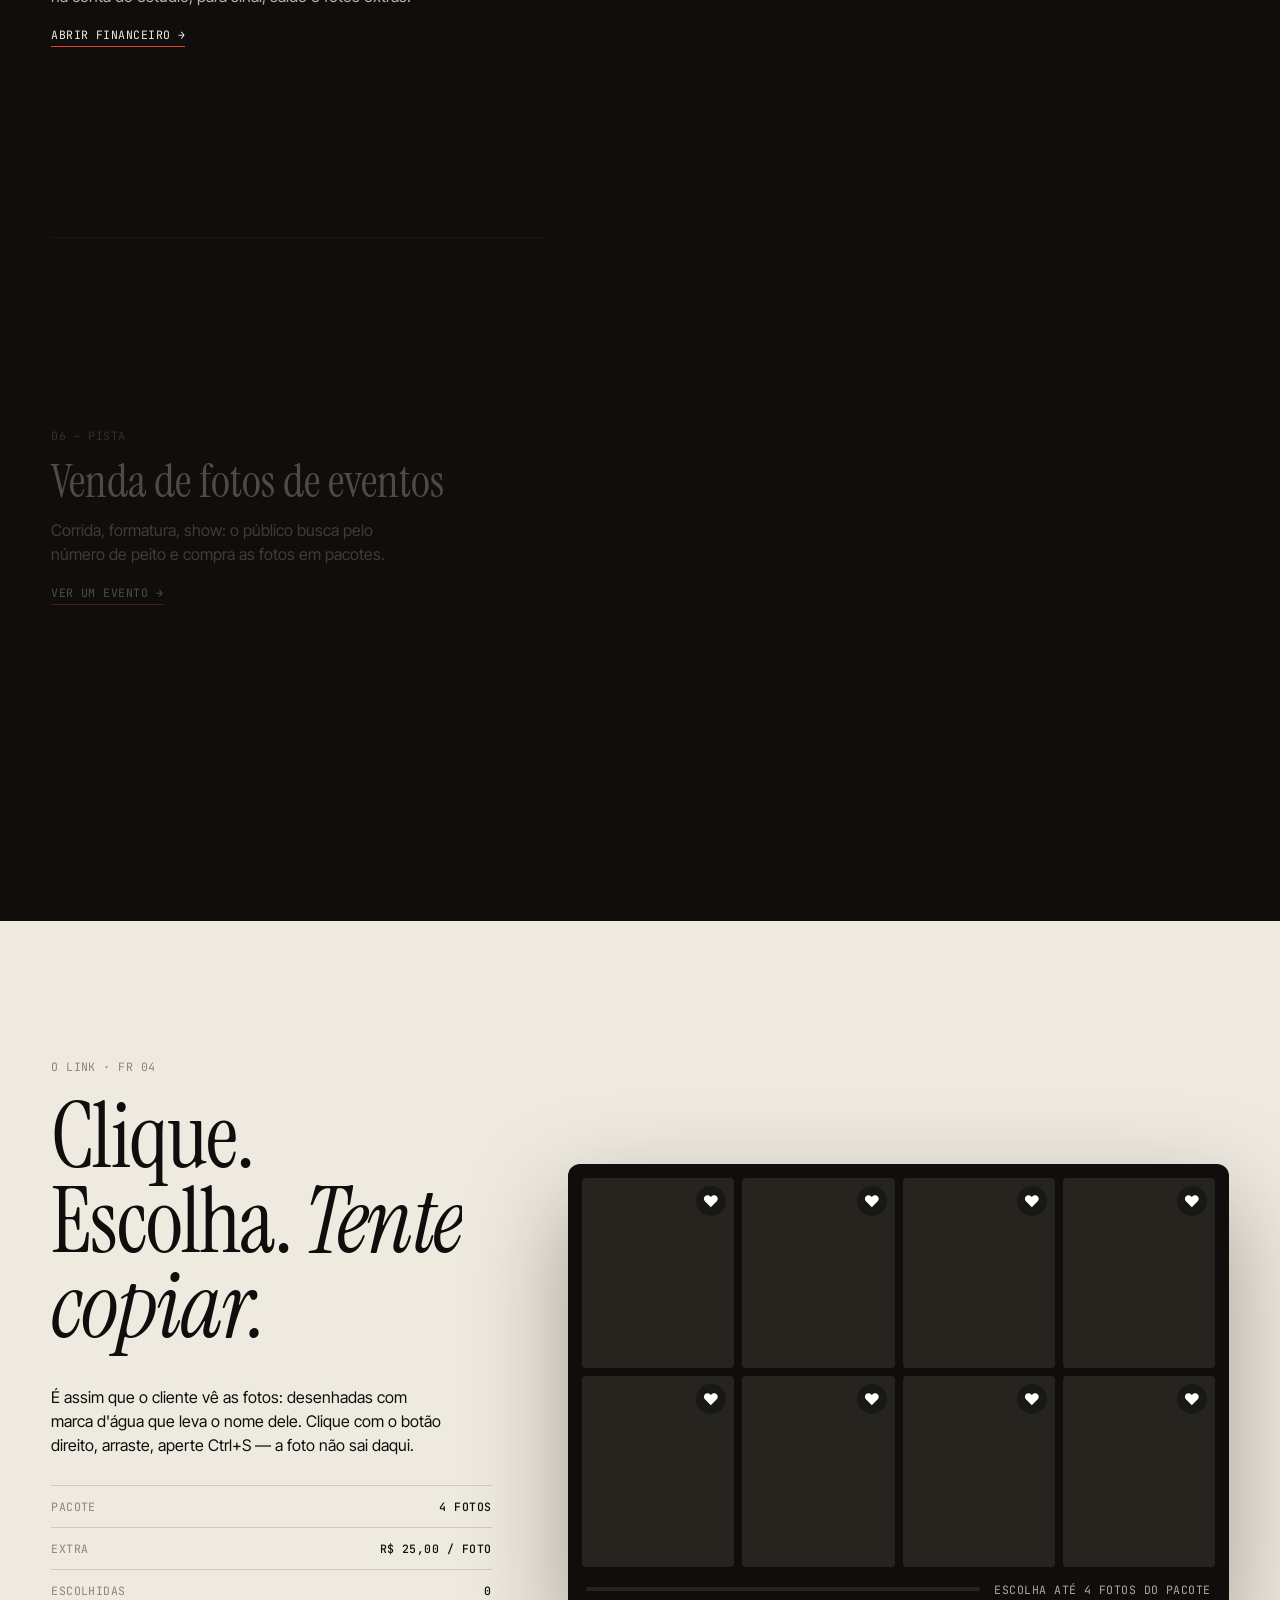
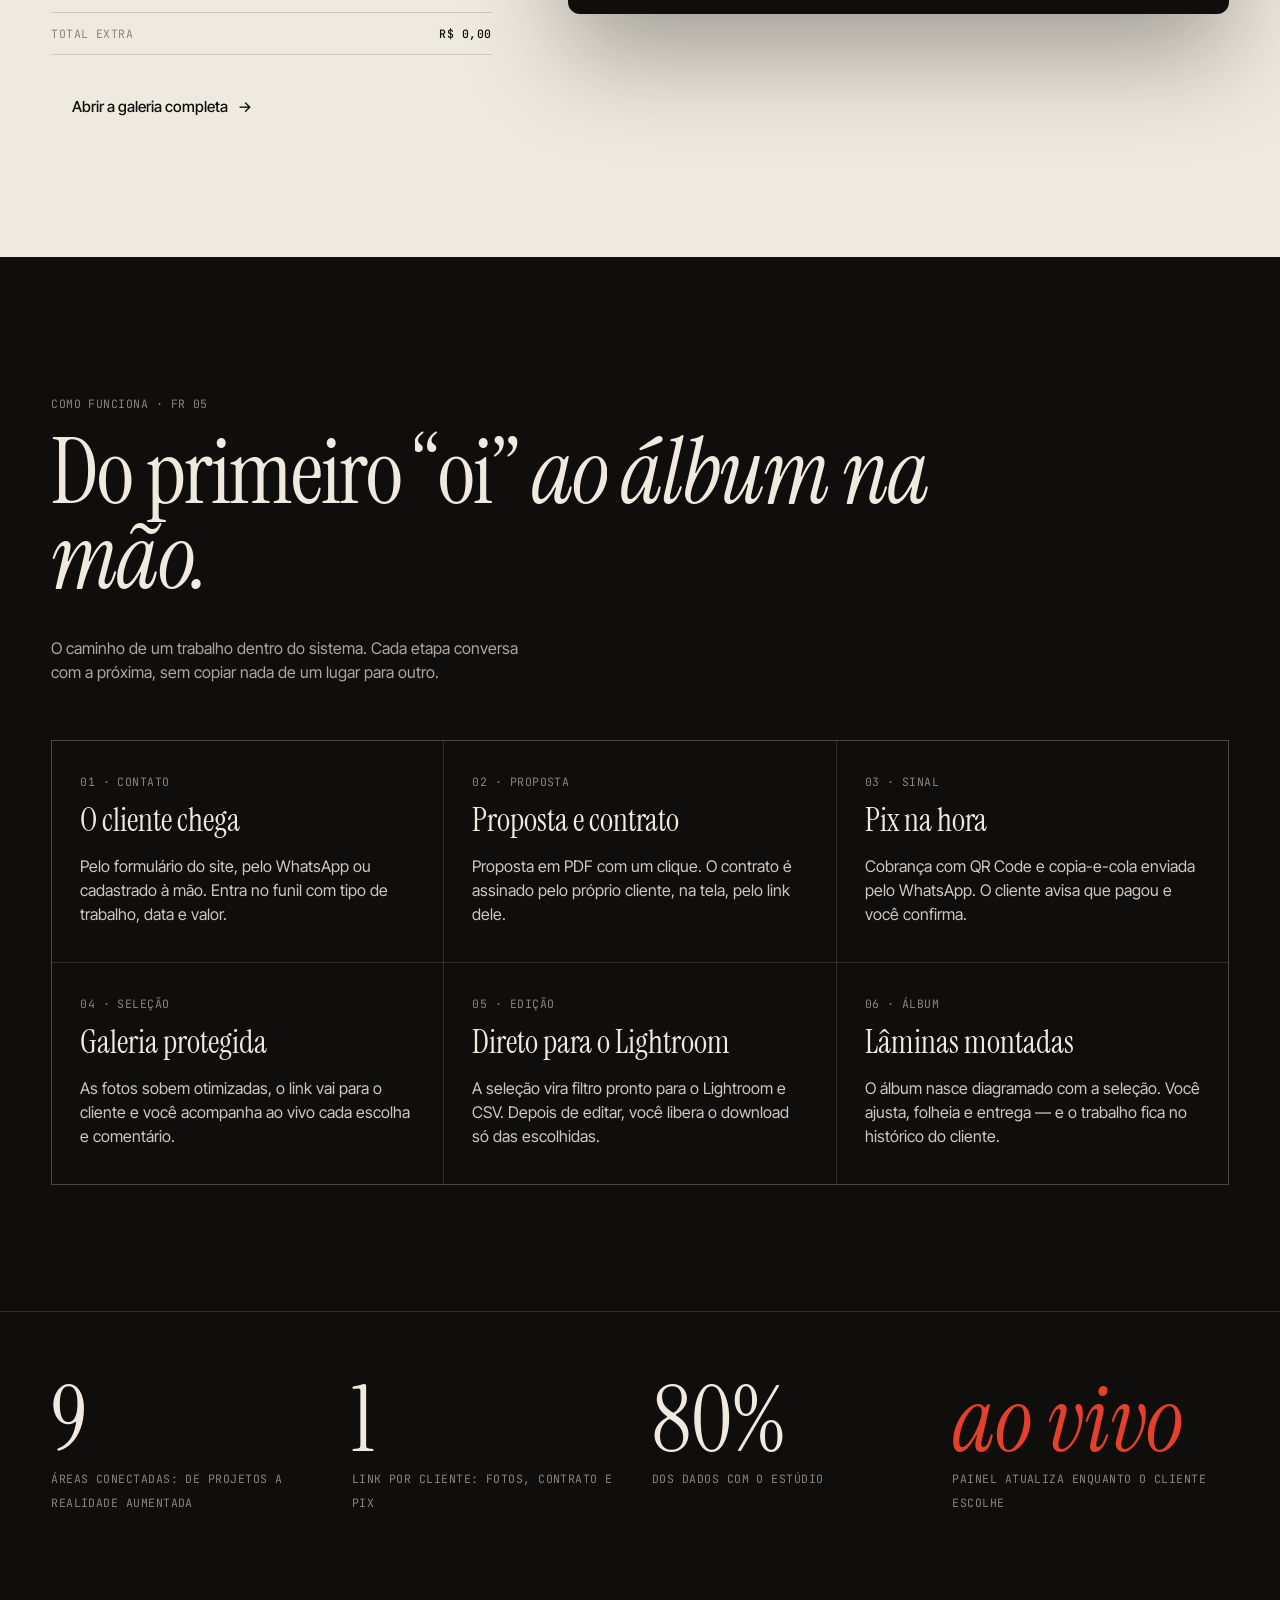
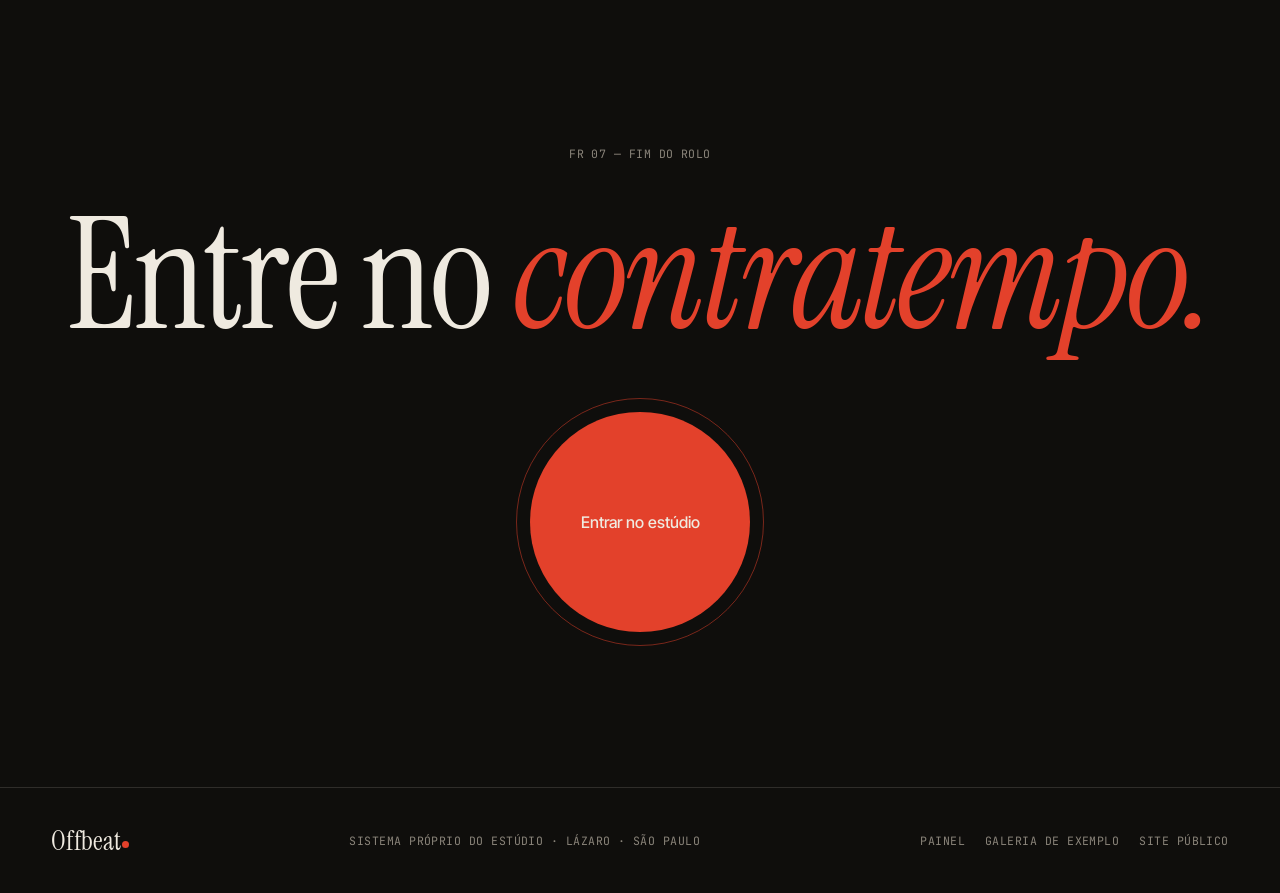
==== commit e03763d8: "Completa o sistema: projetos, tarefas, propostas, financeiro, site, galerias, álbuns e realidade aum" ====
--- a/index.html
+++ b/index.html
@@ -79,7 +79,7 @@
   <section class="sol" id="modulos">
     <header class="sol__head">
       <p class="mono">O que tem dentro · FR 03</p>
-      <h2 class="serif" data-split>Seis módulos, <em>um compasso.</em></h2>
+      <h2 class="serif" data-split>O estúdio inteiro, <em>um compasso.</em></h2>
     </header>
     <div class="sol__grid">
       <ol class="sol__list" id="solList">
@@ -211,7 +211,7 @@
 
   <!-- Números -->
   <section class="nums" data-stagger>
-    <div data-reveal><b class="serif" data-count="6">0</b><span class="mono">módulos conectados</span></div>
+    <div data-reveal><b class="serif" data-count="11">0</b><span class="mono">áreas conectadas: de projetos a realidade aumentada</span></div>
     <div data-reveal><b class="serif" data-count="1">0</b><span class="mono">link por cliente: fotos, contrato e Pix</span></div>
     <div data-reveal><b class="serif" data-count="100" data-suf="%">0</b><span class="mono">dos dados com o estúdio</span></div>
     <div data-reveal><b class="serif">ao vivo</b><span class="mono">painel atualiza enquanto o cliente escolhe</span></div>
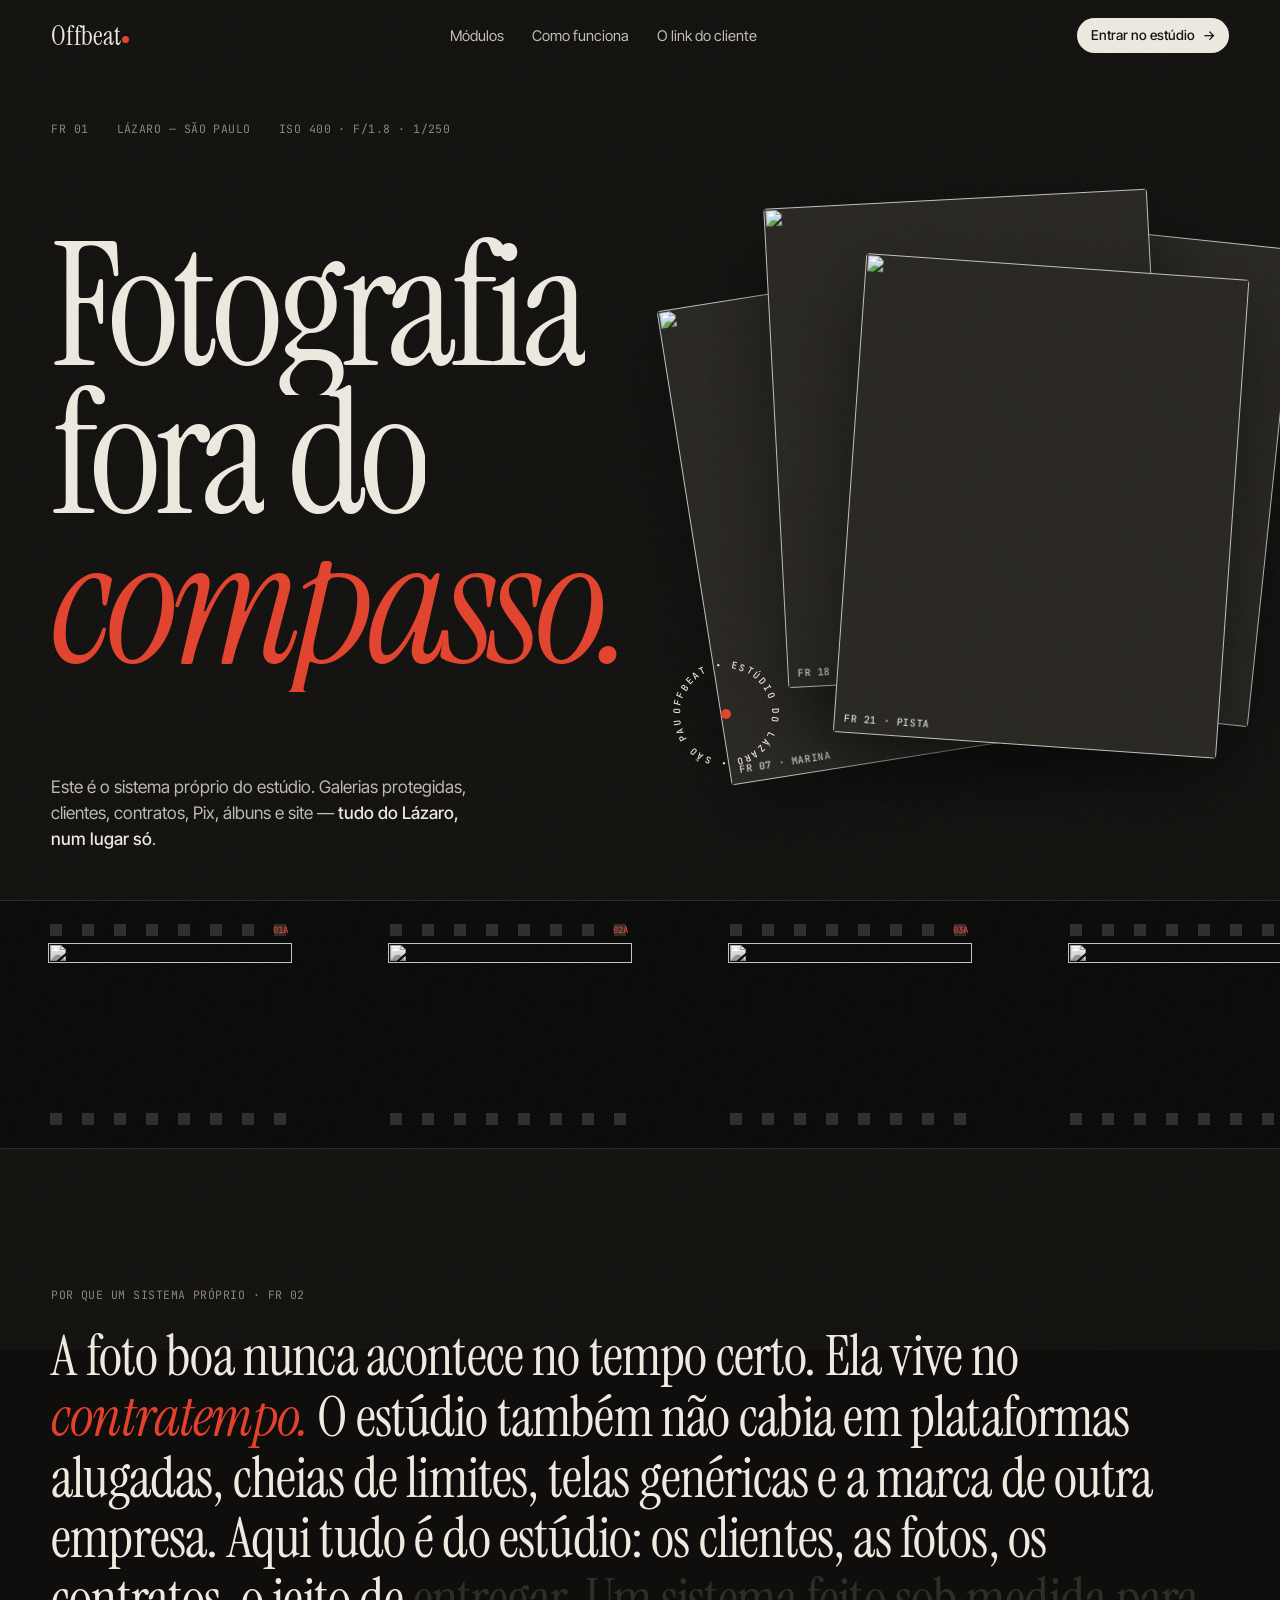
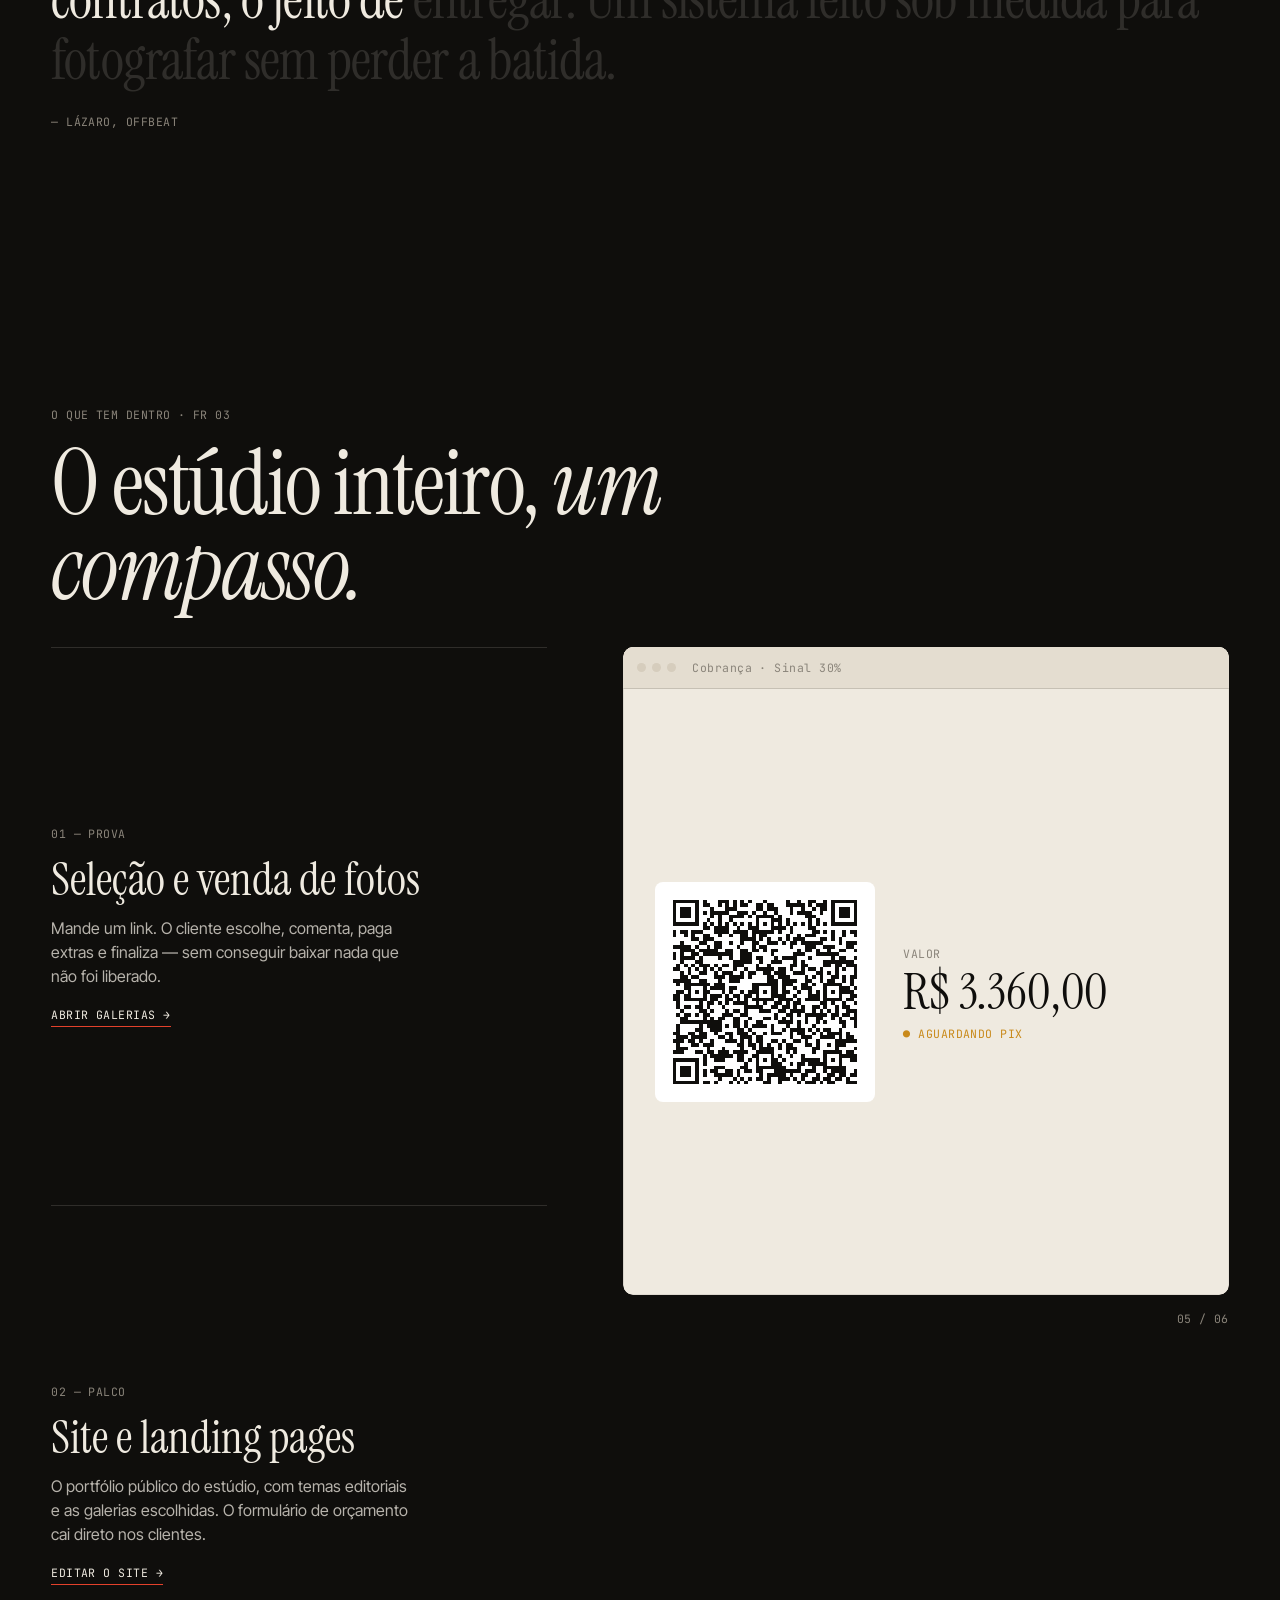
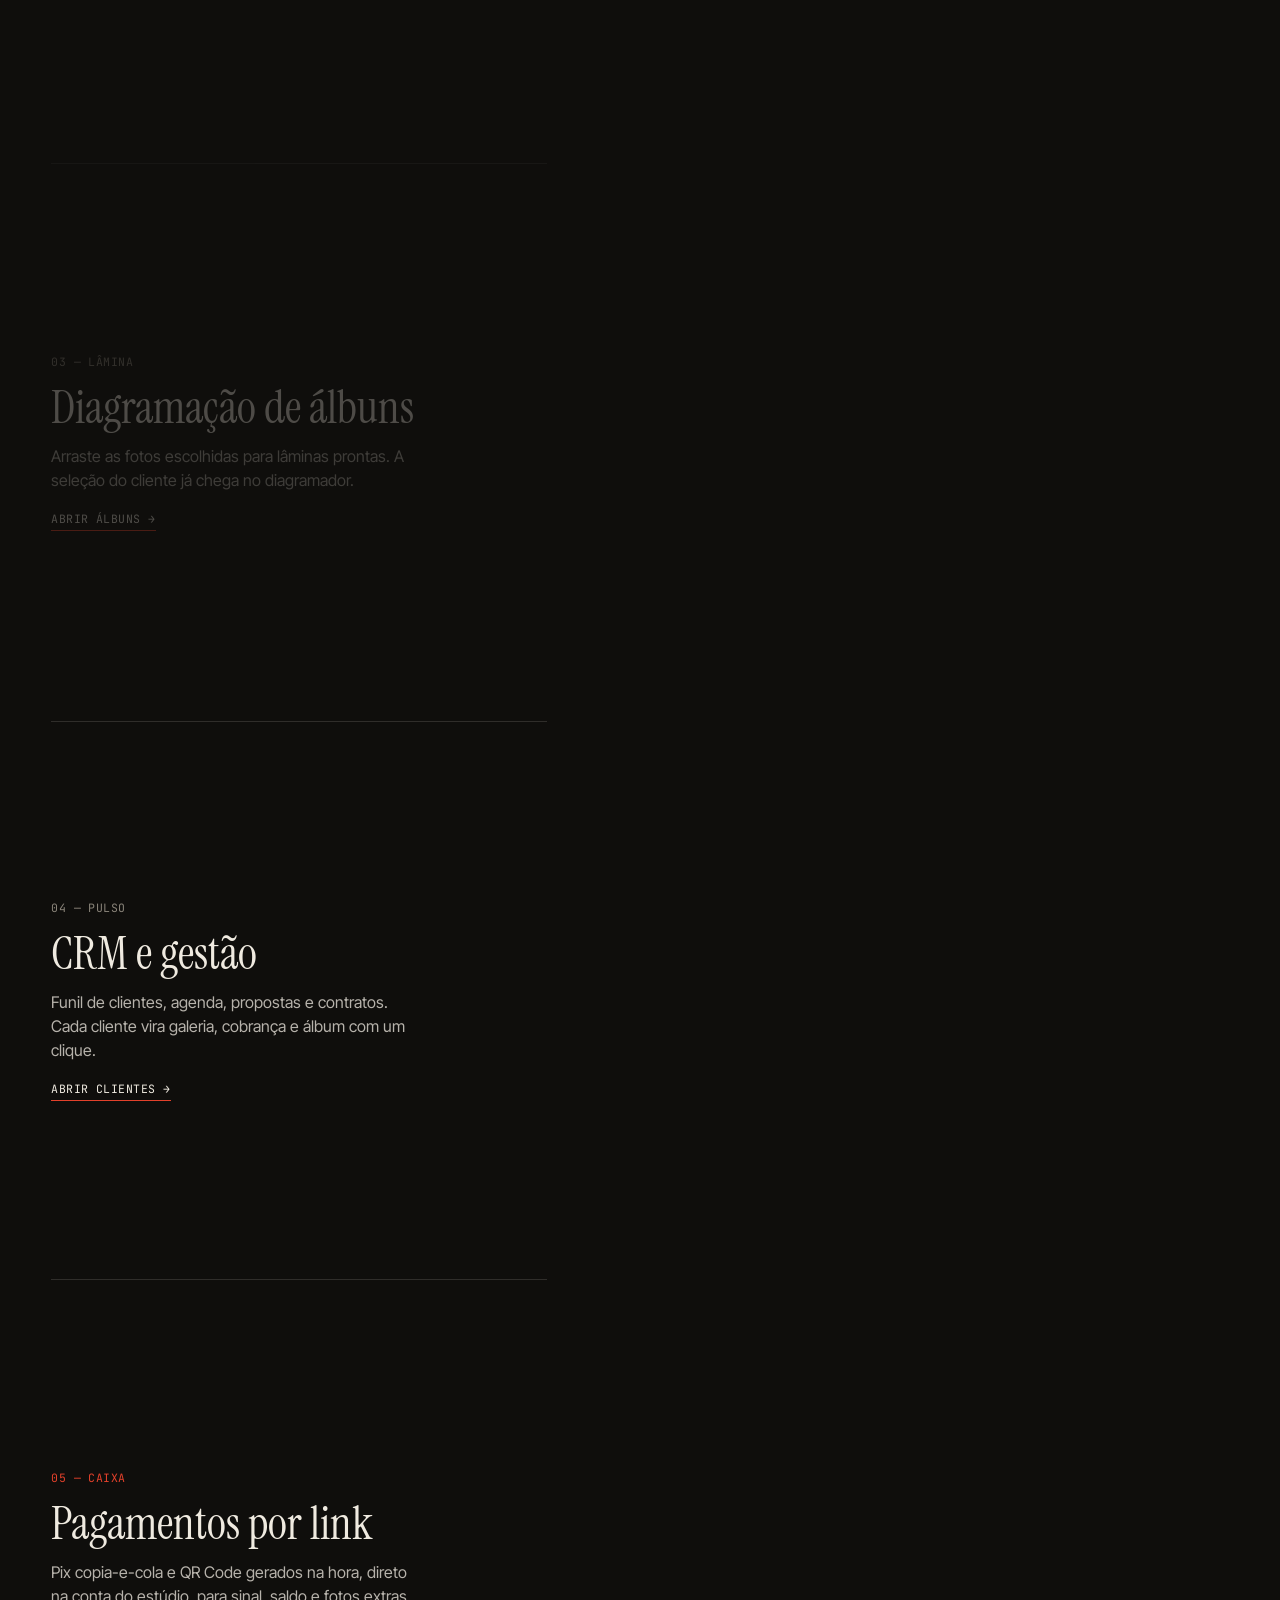
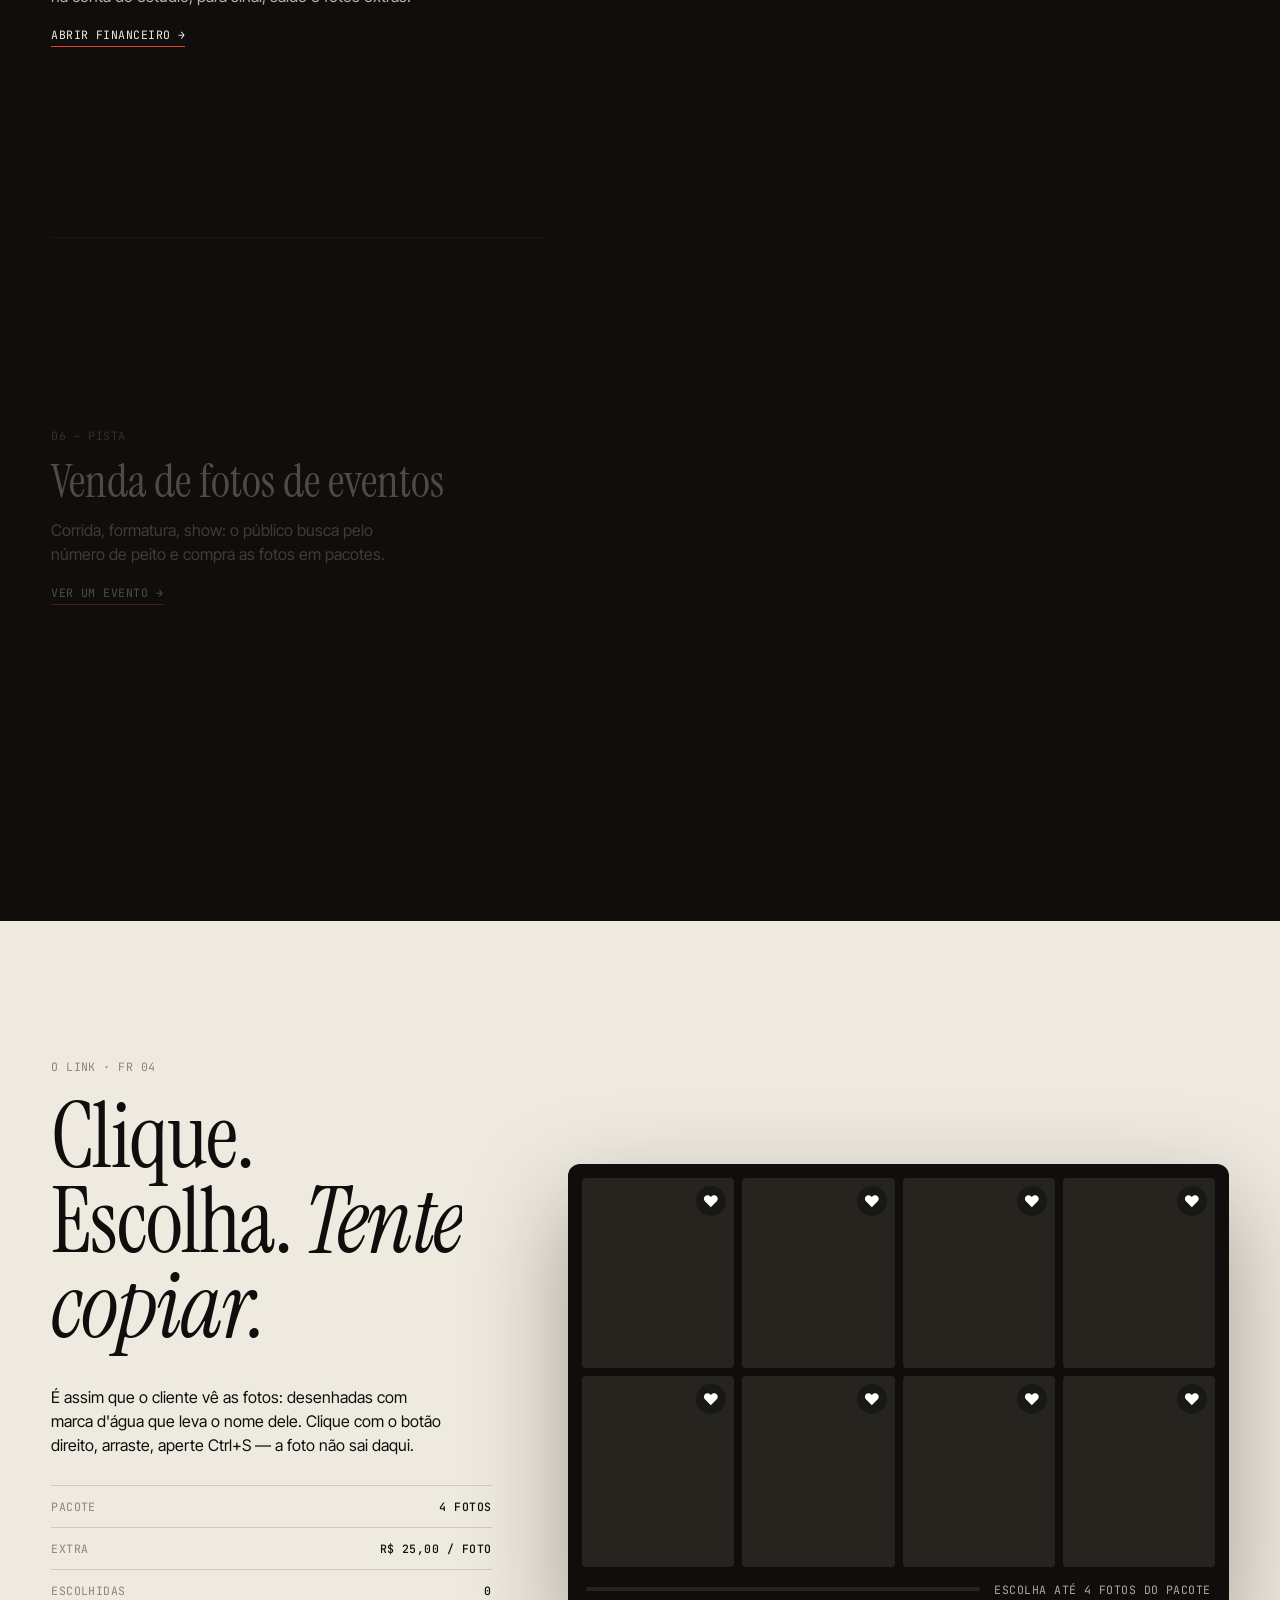
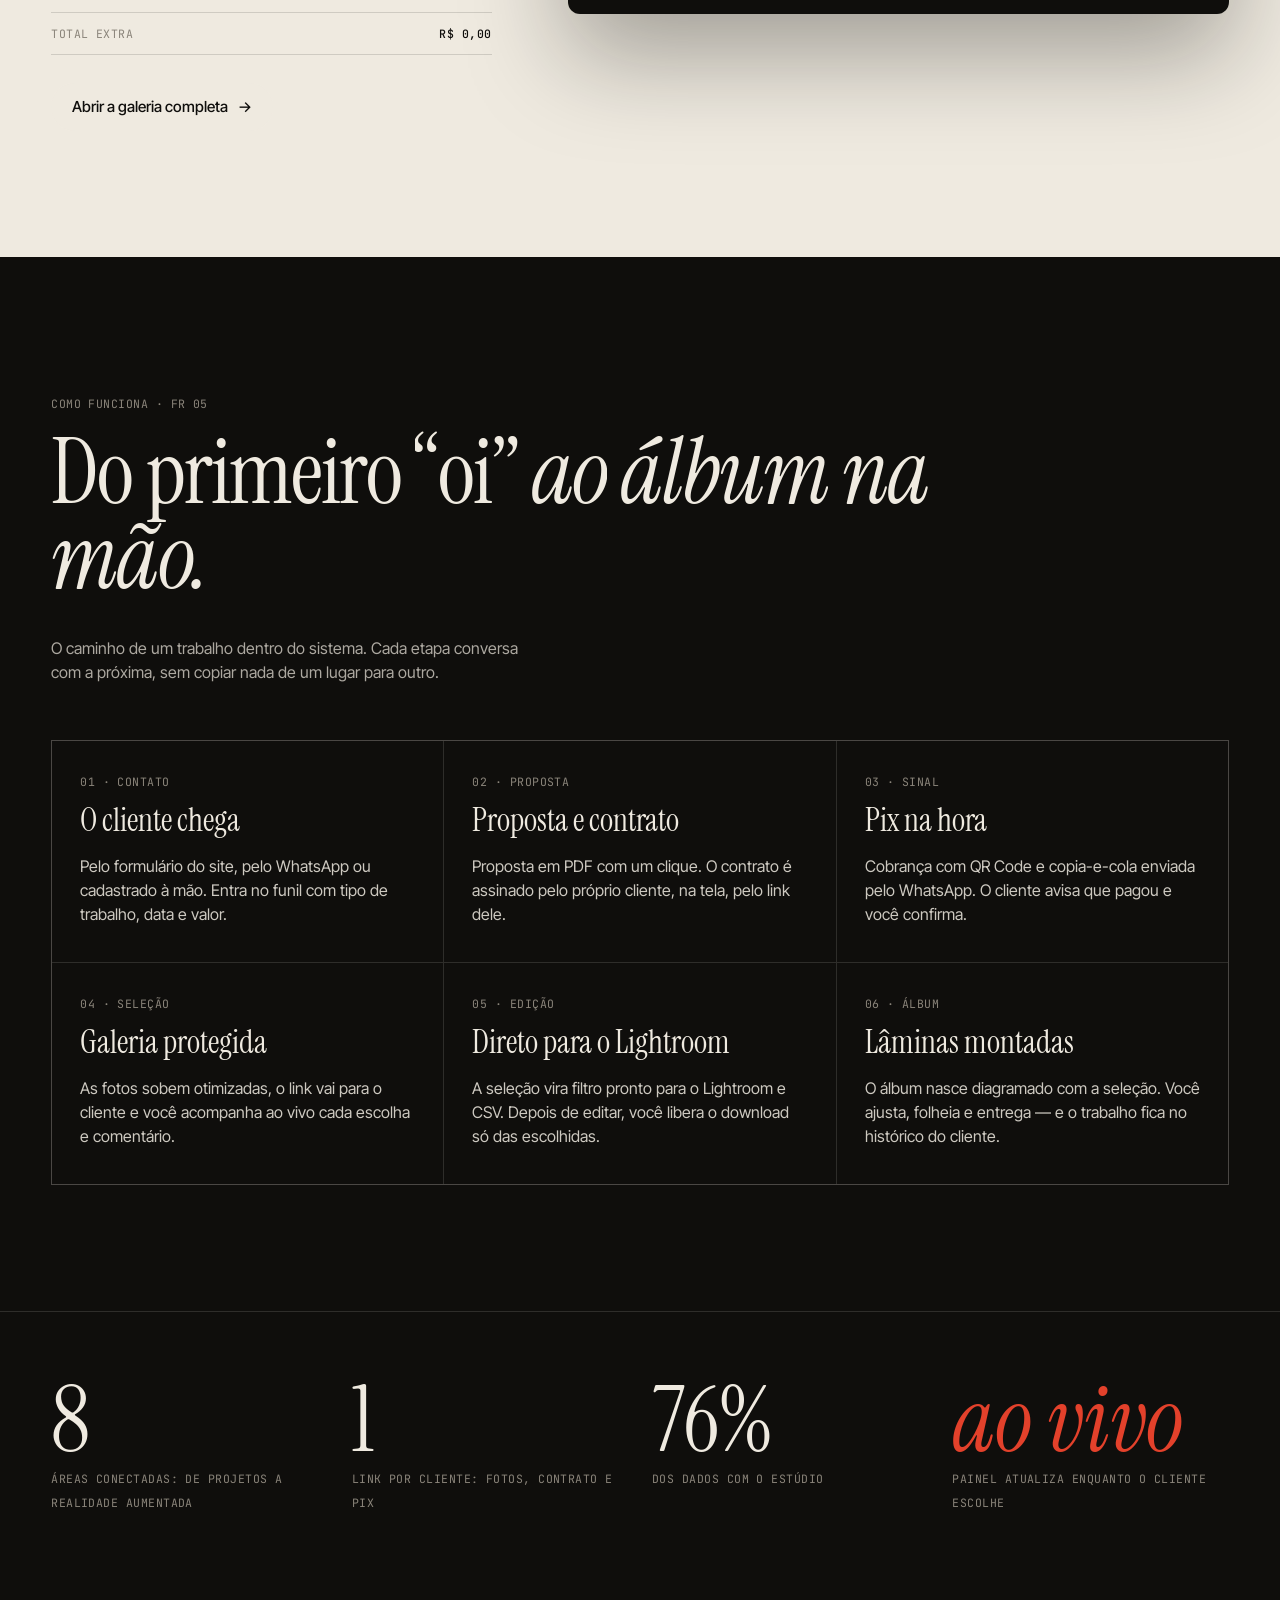
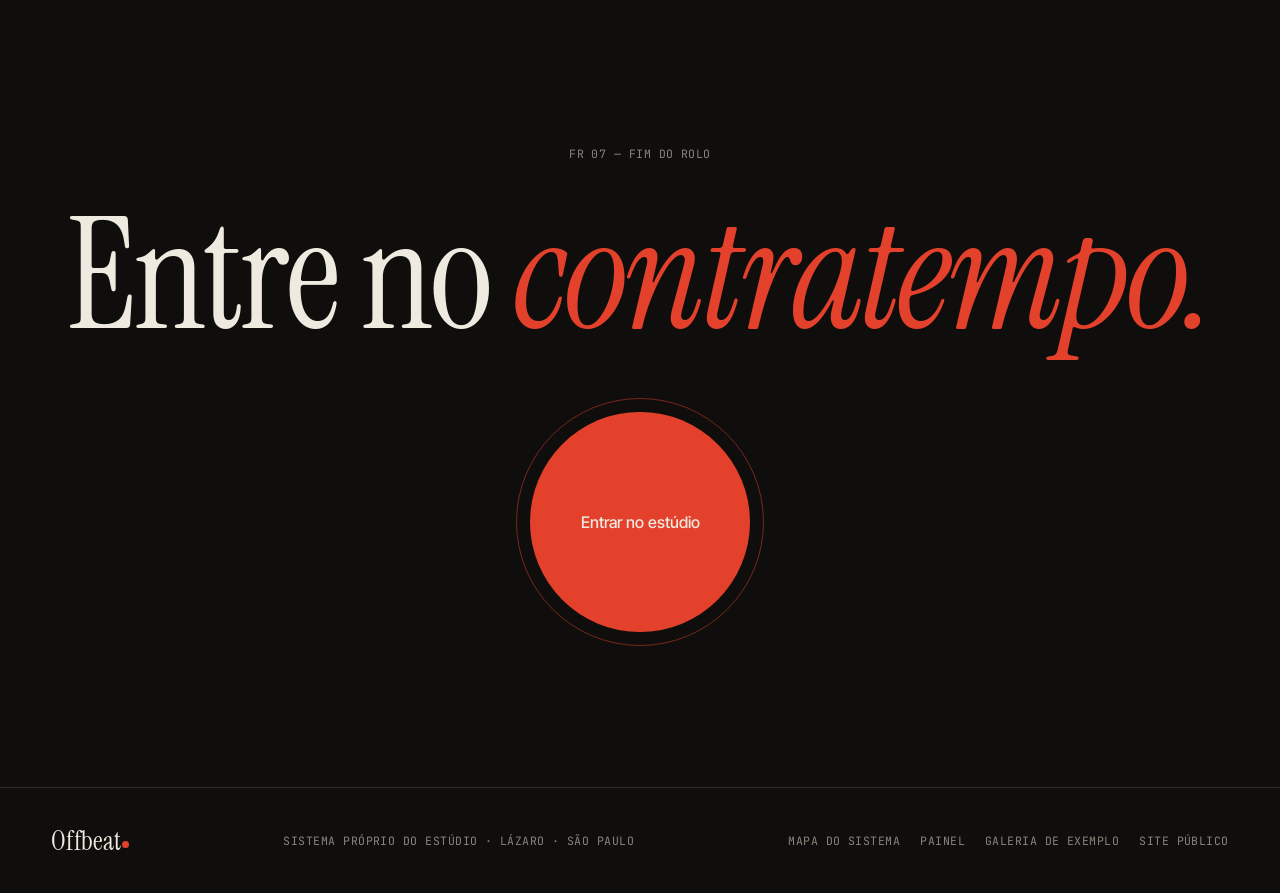
==== commit 1beabb89: "Adiciona o Mapa do sistema com todas as funções e links diretos Co-Authored-By: Claude Opus 5.5 <nor" ====
--- a/index.html
+++ b/index.html
@@ -228,7 +228,7 @@
 <footer class="foot">
   <div class="logo"><span class="logo__word">Offbeat</span><span class="logo__dot"></span></div>
   <p class="mono">Sistema próprio do estúdio · Lázaro · São Paulo</p>
-  <nav class="mono"><a href="app.html">Painel</a><a href="gallery.html#g_marina">Galeria de exemplo</a><a href="site.html">Site público</a></nav>
+  <nav class="mono"><a href="mapa.html">Mapa do sistema</a><a href="app.html">Painel</a><a href="gallery.html#g_marina">Galeria de exemplo</a><a href="site.html">Site público</a></nav>
 </footer>
 
 <script src="assets/vendor/qrcode.js"></script>
